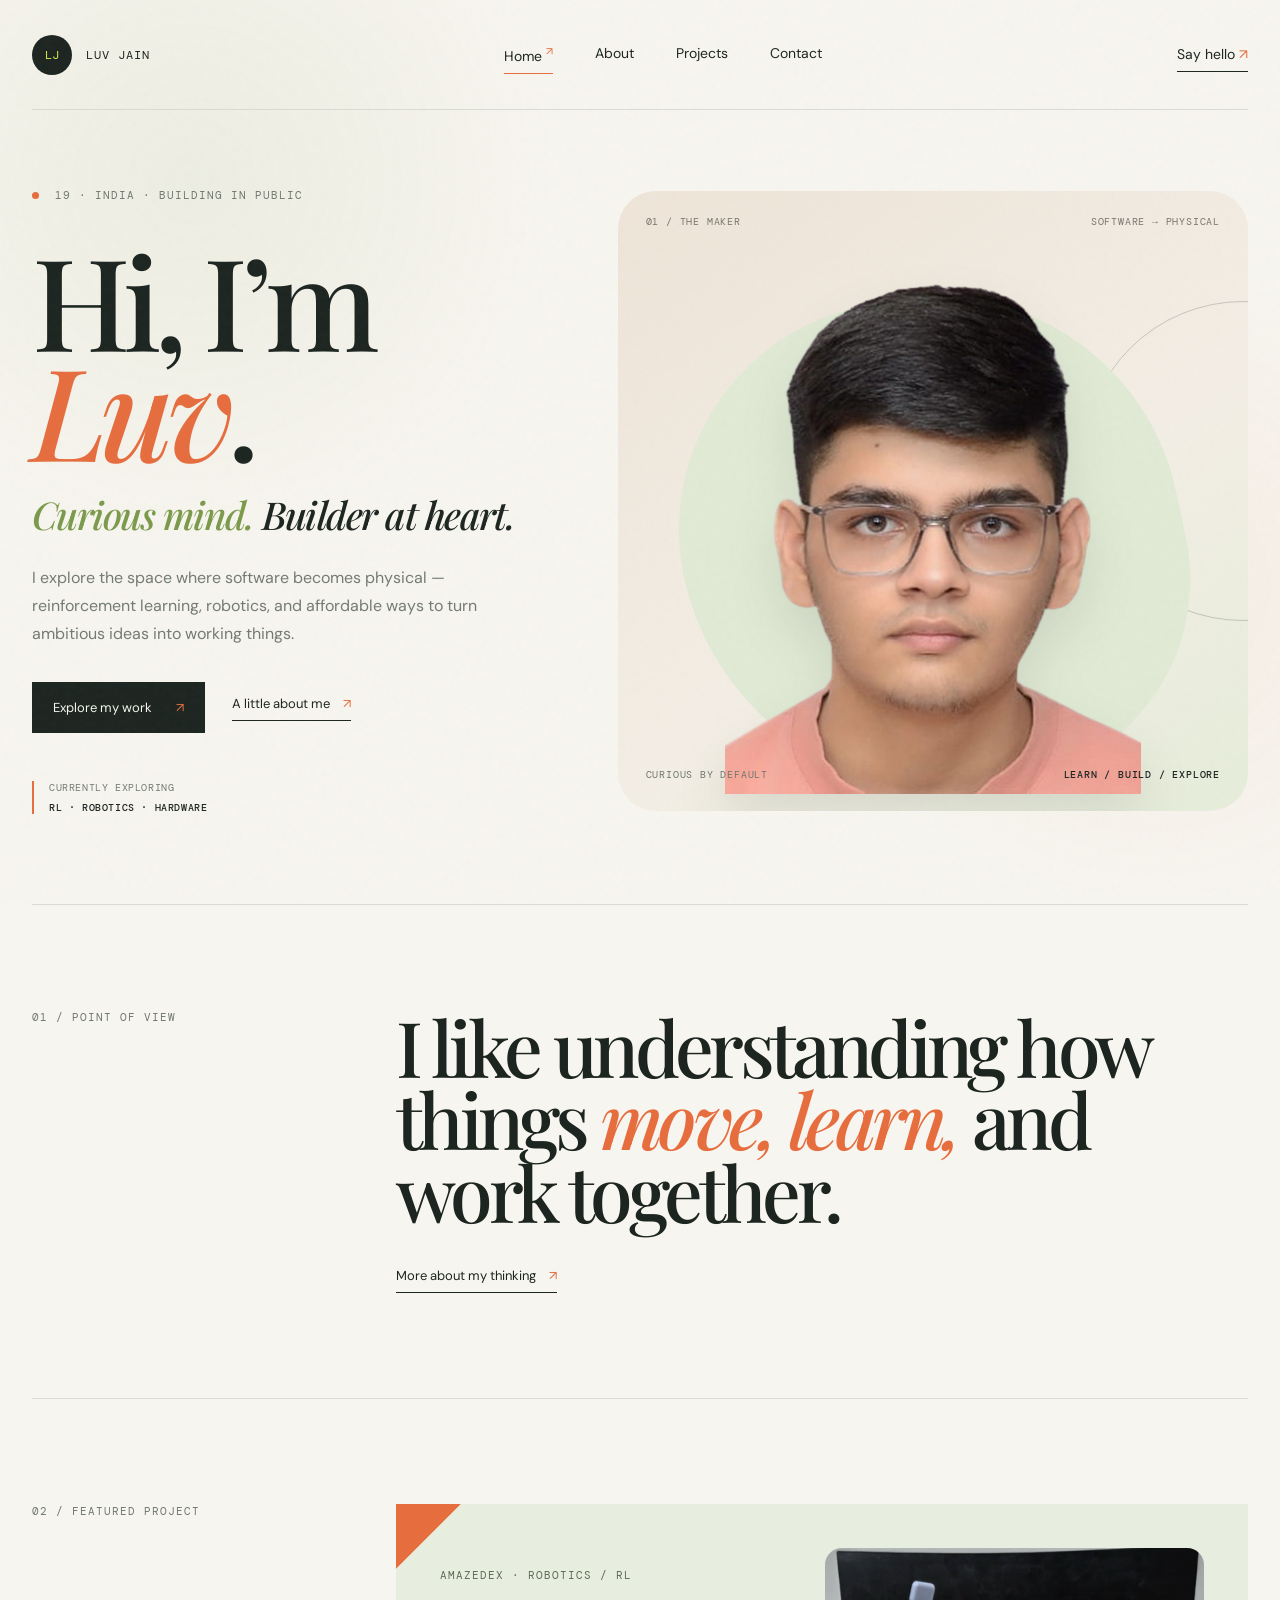
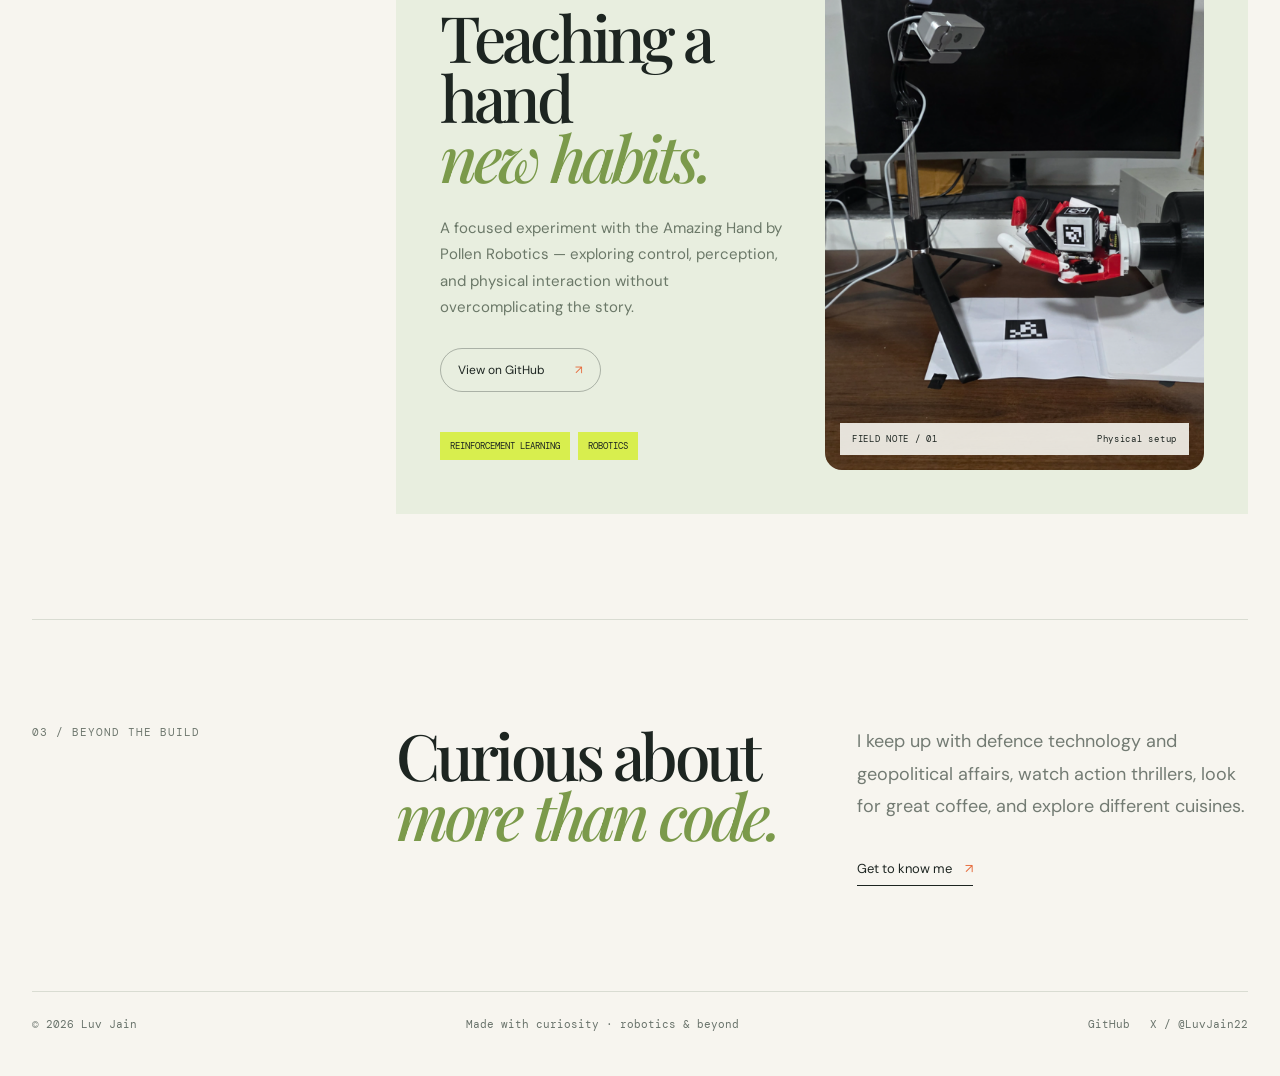
==== index.html @ 99d4dc0c "iteration 1 , scratch website" ====
<!doctype html>
<html lang="en">
<head>
  <meta charset="utf-8">
  <meta name="viewport" content="width=device-width, initial-scale=1">
  <meta name="description" content="Luv Jain — a curious builder exploring reinforcement learning, robotics and practical hardware.">
  <title>Luv Jain — Curious by default</title>
  <link rel="stylesheet" href="styles.css">
</head>
<body>
  <div class="grain"></div>
  <div class="site">
    <nav class="nav">
      <a class="brand" href="index.html"><span class="avatar">LJ</span><span class="brand-copy">Luv Jain</span></a>
      <div class="navlinks"><a class="active" href="index.html">Home <sup>↗</sup></a><a href="about.html">About</a><a href="projects.html">Projects</a><a href="contact.html">Contact</a></div>
      <a class="nav-cta" href="contact.html">Say hello <span>↗</span></a>
    </nav>

    <main>
      <section class="hero hero-new">
        <div class="hero-copy">
          <div class="eyebrow"><span class="dot"></span> 19 · India · building in public</div>
          <h1>Hi, I’m <em class="orange">Luv</em><span class="period">.</span></h1>
          <p class="hero-kicker"><span>Curious mind.</span> Builder at heart.</p>
          <p class="hero-desc">I explore the space where software becomes physical — reinforcement learning, robotics, and affordable ways to turn ambitious ideas into working things.</p>
          <div class="actions"><a class="btn" href="projects.html">Explore my work <span>↗</span></a><a class="text-link" href="about.html">A little about me <span>↗</span></a></div>
          <div class="hero-meta"><span>Currently exploring</span><strong>RL · Robotics · Hardware</strong></div>
        </div>

        <div class="hero-visual hero-portrait-only">
          <div class="visual-top"><span>01 / The maker</span><span>Software → physical</span></div>
          <div class="portrait-wrap"><div class="portrait-aura"></div><img class="portrait" src="assets/portrait.png" alt="Portrait of Luv Jain"></div>
          <div class="portrait-caption"><span>CURIOUS BY DEFAULT</span><strong>LEARN / BUILD / EXPLORE</strong></div>
          <div class="portrait-line"></div>
        </div>
      </section>

      <section class="section statement"><div class="section-label">01 / Point of view</div><div class="statement-main"><h2>I like understanding how things <span>move, learn,</span> and work together.</h2><a class="text-link" href="about.html">More about my thinking <span>↗</span></a></div></section>

      <section class="section feature-section"><div class="section-label">02 / Featured project</div><article class="feature-card"><div class="feature-copy"><div class="project-top">AmazeDex · Robotics / RL</div><h3>Teaching a hand<br><em>new habits.</em></h3><p>A focused experiment with the Amazing Hand by Pollen Robotics — exploring control, perception, and physical interaction without overcomplicating the story.</p><a class="pill-link" href="https://github.com/OMSONTAKKE003/AmazeDex" target="_blank" rel="noreferrer">View on GitHub <span>↗</span></a><div class="feature-tags"><span>REINFORCEMENT LEARNING</span><span>ROBOTICS</span></div></div><div class="feature-media"><img src="assets/amazedex-setup.png" alt="AmazeDex camera and robotic hand setup"><div class="media-caption"><span>FIELD NOTE / 01</span><span>Physical setup</span></div></div></article></section>

      <section class="section mini-about"><div class="section-label">03 / Beyond the build</div><div class="mini-grid"><h2>Curious about<br><em>more than code.</em></h2><div><p>I keep up with defence technology and geopolitical affairs, watch action thrillers, look for great coffee, and explore different cuisines.</p><a class="text-link" href="about.html">Get to know me <span>↗</span></a></div></div></section>
    </main>

    <footer class="footer"><span>© 2026 Luv Jain</span><span>Made with curiosity · robotics & beyond</span><span><a href="https://github.com/luvjain22307-hue" target="_blank" rel="noreferrer">GitHub</a><a href="https://x.com/LuvJain22" target="_blank" rel="noreferrer">X / @LuvJain22</a></span></footer>
  </div>
</body>
</html>
---- styles.css ----
@import url('https://fonts.googleapis.com/css2?family=DM+Mono:wght@400;500&family=DM+Sans:wght@400;500;600;700&family=Playfair+Display:ital,wght@0,500;0,600;1,500;1,600&display=swap');
:root{--paper:#f7f5ef;--ink:#1d2521;--muted:#737b73;--line:#d9dcd2;--orange:#e66d3e;--green:#7b9a4b;--sage:#e8eedf;--lime:#d8ee4e;--cream:#eee4d8;--shadow:0 24px 60px rgba(29,37,33,.12)}
*{box-sizing:border-box}html{scroll-behavior:smooth}body{margin:0;background:var(--paper);color:var(--ink);font-family:'DM Sans',sans-serif}body:before{content:'';position:fixed;inset:0;pointer-events:none;background:radial-gradient(circle at 15% 20%,rgba(123,154,75,.08),transparent 28%),radial-gradient(circle at 90% 65%,rgba(230,109,62,.06),transparent 25%);z-index:-2}.grain{position:fixed;inset:0;opacity:.055;pointer-events:none;z-index:10;background-image:url("data:image/svg+xml,%3Csvg viewBox='0 0 180 180' xmlns='http://www.w3.org/2000/svg'%3E%3Cfilter id='n'%3E%3CfeTurbulence type='fractalNoise' baseFrequency='.9' numOctaves='3' stitchTiles='stitch'/%3E%3C/filter%3E%3Crect width='100%25' height='100%25' filter='url(%23n)' opacity='.5'/%3E%3C/svg%3E")}.site{width:min(1380px,calc(100% - 64px));margin:auto}.nav{height:110px;display:flex;align-items:center;justify-content:space-between;border-bottom:1px solid var(--line)}a{color:inherit;text-decoration:none}.brand{display:flex;align-items:center;gap:14px}.avatar{width:40px;height:40px;border-radius:50%;display:grid;place-items:center;background:var(--ink);color:var(--lime);font:12px 'DM Mono',monospace}.brand-copy{font:12px 'DM Mono',monospace;letter-spacing:.08em;text-transform:uppercase}.brand-copy small{display:block;color:var(--muted);font-size:9px;letter-spacing:.12em;margin-top:3px}.navlinks{display:flex;gap:42px;font-size:14px}.navlinks a{position:relative;padding:9px 0}.navlinks a:after{content:'';position:absolute;left:0;right:100%;bottom:0;height:1px;background:var(--orange);transition:right .25s}.navlinks a:hover:after,.navlinks a.active:after{right:0}.navlinks sup{color:var(--orange);font-size:11px}.nav-cta{border-bottom:1px solid var(--ink);padding:8px 0;font-size:14px}.nav-cta span,.text-link span,.btn span,.pill-link span{color:var(--orange);transition:transform .25s;display:inline-block}.nav-cta:hover span,.text-link:hover span,.btn:hover span,.pill-link:hover span{transform:translate(3px,-3px)}.eyebrow,.section-label,.project-top,.small-note{font:11px 'DM Mono',monospace;letter-spacing:.09em;text-transform:uppercase;color:#6f786f}.dot{display:inline-block;width:7px;height:7px;border-radius:50%;background:var(--orange);margin-right:8px}h1,h2,h3{font-family:'Playfair Display',serif;font-weight:500;letter-spacing:-.06em;margin:0}h1{font-size:clamp(80px,10vw,160px);line-height:.86}h2{font-size:clamp(48px,6vw,88px);line-height:.94}h3{font-size:clamp(45px,5vw,78px);line-height:.94}.orange{color:var(--orange)}em{font-style:italic;color:var(--green)}.hero{display:grid;grid-template-columns:.9fr 1.1fr;gap:70px;padding:78px 0 90px;align-items:center}.hero-copy .eyebrow{margin-bottom:42px}.period{color:var(--ink)}.hero-kicker{font:italic 500 clamp(27px,3vw,44px) 'Playfair Display',serif;letter-spacing:-.04em;margin:24px 0 24px}.hero-kicker span{color:var(--green)}.hero-desc{max-width:470px;font-size:16px;line-height:1.75;color:var(--muted);margin:0 0 34px}.actions{display:flex;align-items:center;gap:27px;flex-wrap:wrap}.btn{display:inline-flex;gap:24px;align-items:center;background:var(--ink);color:var(--paper);padding:17px 21px;font-size:13px;transition:transform .25s,background .25s}.btn:hover{transform:translateY(-3px);background:#303b34}.text-link{display:inline-flex;gap:13px;align-items:center;border-bottom:1px solid var(--ink);padding-bottom:8px;font-size:13px}.hero-meta{display:flex;flex-direction:column;gap:7px;border-left:2px solid var(--orange);padding-left:15px;margin-top:48px;font:10px 'DM Mono',monospace;text-transform:uppercase;letter-spacing:.06em;color:var(--muted)}.hero-meta strong{font-weight:500;color:var(--ink)}.hero-visual{position:relative;min-height:590px;background:var(--cream);border-radius:38px;overflow:hidden;isolation:isolate}.visual-top{position:absolute;top:24px;left:28px;right:28px;display:flex;justify-content:space-between;font:10px 'DM Mono',monospace;letter-spacing:.08em;text-transform:uppercase;color:#77756d;z-index:4}.portrait-wrap{position:absolute;top:55px;left:18%;width:57%;z-index:2}.portrait-aura{position:absolute;inset:8% -8% 0;background:var(--sage);border-radius:48% 52% 43% 57%;transform:rotate(-12deg)}.portrait{position:relative;display:block;width:100%;filter:drop-shadow(0 20px 20px rgba(29,37,33,.12))}.robot-stage{position:absolute;left:0;right:0;bottom:0;height:245px;background:linear-gradient(180deg,rgba(231,218,205,0),rgba(231,218,205,.9) 35%,#d6c5b4 100%);z-index:3;overflow:hidden}.stage-grid{position:absolute;inset:auto 0 0;height:120px;background:linear-gradient(90deg,transparent 49.5%,rgba(29,37,33,.08) 50%,transparent 50.5%),linear-gradient(0deg,transparent 49.5%,rgba(29,37,33,.08) 50%,transparent 50.5%);background-size:46px 46px;transform:perspective(240px) rotateX(55deg) scale(1.5);transform-origin:bottom;opacity:.6}.stage-label{position:absolute;left:28px;bottom:27px;font:10px/1.8 'DM Mono',monospace;letter-spacing:.08em;color:#68675f;z-index:4}.stage-label b{font-weight:500;color:var(--ink)}.orbit{position:absolute;border:1px solid rgba(29,37,33,.22);border-radius:50%;pointer-events:none}.orbit-one{width:410px;height:410px;right:-160px;top:60px;transform:rotate(26deg)}.orbit-two{width:480px;height:180px;left:-150px;bottom:160px;transform:rotate(-32deg);border-style:dashed}.visual-note{position:absolute;right:25px;bottom:25px;text-align:right;font:10px/1.8 'DM Mono',monospace;color:#77756d;z-index:5}.section{border-top:1px solid var(--line);padding:105px 0}.statement,.feature-section,.mini-about{display:grid;grid-template-columns:25% 1fr;gap:60px}.statement-main{max-width:900px}.statement h2 span{color:var(--orange);font-style:italic}.statement .text-link{margin-top:40px}.feature-card{background:var(--sage);padding:44px;display:grid;grid-template-columns:.95fr 1.05fr;gap:42px;position:relative;overflow:hidden}.feature-card:before{content:'';position:absolute;top:0;left:0;width:65px;height:65px;background:var(--orange);clip-path:polygon(0 0,100% 0,0 100%)}.feature-copy{padding:20px 0 10px;position:relative;z-index:2}.project-top{margin-bottom:25px;color:#5c6b54}.feature-copy h3{font-size:clamp(44px,5vw,75px)}.feature-copy p{max-width:470px;color:#6b7868;line-height:1.75;font-size:15px;margin:28px 0}.pill-link{display:inline-flex;gap:30px;align-items:center;border:1px solid rgba(29,37,33,.3);border-radius:999px;padding:13px 17px;font-size:12px}.feature-tags{display:flex;gap:8px;flex-wrap:wrap;margin-top:40px}.feature-tags span{font:9px 'DM Mono',monospace;background:var(--lime);padding:8px 10px}.feature-media{position:relative;min-height:350px;background:#d8d9d0;overflow:hidden;border-radius:17px}.feature-media img{width:100%;height:100%;min-height:350px;object-fit:cover;display:block;filter:saturate(.85)}.media-caption{position:absolute;left:15px;right:15px;bottom:15px;display:flex;justify-content:space-between;font:9px 'DM Mono',monospace;letter-spacing:.08em;background:rgba(247,245,239,.9);padding:10px 12px}.mini-grid{display:grid;grid-template-columns:1fr 1fr;gap:70px}.mini-grid h2{font-size:clamp(45px,5vw,75px)}.mini-grid p{font-size:18px;line-height:1.8;color:var(--muted);max-width:500px;margin:0 0 35px}.footer{border-top:1px solid var(--line);padding:25px 0 45px;display:flex;justify-content:space-between;gap:20px;font:11px 'DM Mono',monospace;color:#69736b}.footer a{margin-left:20px}.page-head{padding:95px 0 75px;border-bottom:1px solid var(--line);display:grid;grid-template-columns:25% 1fr;gap:60px}.page-head h1{max-width:900px}.body-copy{font-size:18px;line-height:1.8;color:var(--muted);max-width:650px}.about-grid{display:grid;grid-template-columns:1fr 1fr;gap:100px;align-items:start}.photo-block{background:#fff;padding:25px;transform:rotate(-2deg);max-width:420px;box-shadow:var(--shadow)}.photo-block img{width:100%;display:block}.skill-list{margin-top:45px;border-top:1px solid var(--line)}.skill{display:grid;grid-template-columns:50px 1fr;gap:25px;padding:25px 0;border-bottom:1px solid var(--line)}.skill-no,.project-num{font:12px 'DM Mono',monospace;color:var(--orange)}.skill-name{font:28px 'Playfair Display',serif}.project-list{padding:70px 0}.project-item{display:grid;grid-template-columns:120px 1fr 1fr;gap:45px;padding:50px 0;border-bottom:1px solid var(--line);align-items:start}.project-item:first-child{padding-top:0}.project-item p{color:var(--muted);line-height:1.7;max-width:460px}.project-thumb{width:100%;height:250px;object-fit:cover;background:var(--sage)}.contact{padding:95px 0}.contact h1{max-width:1000px}.email{font:clamp(30px,4vw,62px) 'Playfair Display',serif;border-bottom:1px solid var(--ink);display:inline-block;margin:55px 0 25px}.socials{display:flex;gap:14px;flex-wrap:wrap}.social{border:1px solid var(--line);padding:16px 20px;display:flex;gap:25px;align-items:center}
@media(max-width:1000px){.site{width:min(100% - 42px,760px)}.nav{height:88px}.navlinks{gap:22px}.hero,.statement,.feature-section,.mini-about,.page-head{grid-template-columns:1fr;gap:35px}.hero{padding:58px 0 70px}.hero-copy{max-width:700px}.hero-visual{min-height:540px}.section{padding:75px 0}.feature-card{grid-template-columns:1fr;padding:32px}.feature-media{min-height:320px}.feature-media img{min-height:320px}.mini-grid{gap:30px}.footer{flex-direction:column}.project-item{grid-template-columns:45px 1fr;gap:20px}.project-thumb{grid-column:2;height:240px}}
@media(max-width:600px){.site{width:calc(100% - 28px)}.brand-copy{display:none}.navlinks{gap:14px;font-size:12px}.nav-cta{display:none}h1{font-size:74px}.hero-kicker{font-size:29px}.hero-desc{font-size:15px}.hero-visual{min-height:430px;border-radius:25px}.visual-top{left:18px;right:18px}.portrait-wrap{top:58px;left:13%;width:72%}.robot-stage{height:180px}.stage-label{left:18px;bottom:18px;font-size:8px}.visual-note{right:17px;bottom:18px;font-size:8px}.orbit-one{width:280px;height:280px;right:-120px}.feature-card{padding:24px}.feature-copy h3{font-size:49px}.feature-media,.feature-media img{min-height:245px;height:245px}.feature-tags{margin-top:28px}.mini-grid{grid-template-columns:1fr}.mini-grid p{font-size:16px}.footer{font-size:10px}.footer span:last-child{display:flex;flex-wrap:wrap;gap:14px}.footer a{margin-left:0;margin-right:15px}.page-head{padding:60px 0 45px}.about-grid{grid-template-columns:1fr;gap:55px}.contact{padding:60px 0}.email{font-size:29px;margin:35px 0 20px}}

/* Refinements: remove the old floating render and keep the robot grounded. */
.brand-wordmark{font:12px 'DM Mono',monospace;letter-spacing:.08em;text-transform:uppercase}
.hero-visual{min-height:620px;overflow:hidden}
.portrait-wrap{top:52px;left:14%;width:56%;max-width:390px}
.robot-stage{height:265px;background:linear-gradient(180deg,rgba(231,218,205,0),rgba(231,218,205,.94) 28%,#cdb9a5 100%)}
.robot-frame{position:absolute;right:3%;bottom:-14px;width:47%;height:240px;overflow:hidden;border-radius:18px 18px 0 0;box-shadow:0 18px 32px rgba(29,37,33,.18);transform:rotate(2deg);z-index:2;background:#b9afa4}
.robot-photo{display:block;width:100%;height:100%;object-fit:cover;object-position:center 58%;filter:saturate(.9) contrast(.98)}
.robot-stage .stage-label{left:25px;bottom:28px;max-width:170px}
.visual-note{right:24px;bottom:22px;max-width:120px}
@media(max-width:1000px){.hero-visual{min-height:570px}.portrait-wrap{left:12%;width:55%}.robot-frame{width:49%;height:225px}.robot-stage{height:245px}}
@media(max-width:600px){.hero-visual{min-height:470px;border-radius:25px}.portrait-wrap{top:58px;left:10%;width:73%;max-width:none}.robot-stage{height:205px}.robot-frame{right:2%;bottom:-8px;width:54%;height:190px;border-radius:13px 13px 0 0}.robot-stage .stage-label{left:18px;bottom:18px;max-width:125px;font-size:8px}.visual-note{right:14px;bottom:14px;font-size:8px;max-width:92px}}


/* Final hero cleanup: portrait only, no overlapping project imagery. */
.hero-portrait-only{
  min-height:620px;
  background:linear-gradient(145deg,#eee4d8 0%,#f3eee5 58%,#e6edda 100%);
  overflow:hidden;
  isolation:isolate;
}
.hero-portrait-only .portrait-wrap{
  top:68px;
  left:17%;
  width:66%;
  max-width:455px;
  z-index:2;
}
.hero-portrait-only .portrait-aura{
  inset:7% -10% 0;
  background:#e1ead5;
}
.hero-portrait-only .portrait{
  filter:drop-shadow(0 24px 24px rgba(29,37,33,.10));
}
.portrait-caption{
  position:absolute;
  left:28px;
  right:28px;
  bottom:29px;
  z-index:4;
  display:flex;
  justify-content:space-between;
  align-items:flex-end;
  gap:20px;
  font:10px/1.5 'DM Mono',monospace;
  letter-spacing:.08em;
  color:#6f756b;
}
.portrait-caption strong{
  font-weight:500;
  color:var(--ink);
  text-align:right;
}
.portrait-line{
  position:absolute;
  width:320px;
  height:320px;
  right:-155px;
  top:110px;
  border:1px solid rgba(29,37,33,.20);
  border-radius:50%;
  z-index:1;
}
@media(max-width:1000px){
  .hero-portrait-only{min-height:570px}
  .hero-portrait-only .portrait-wrap{top:58px;left:17%;width:66%}
}
@media(max-width:600px){
  .hero-portrait-only{min-height:430px;border-radius:25px}
  .hero-portrait-only .visual-top{font-size:9px}
  .hero-portrait-only .portrait-wrap{top:57px;left:12%;width:76%}
  .portrait-caption{left:18px;right:18px;bottom:18px;display:block;font-size:8px}
  .portrait-caption strong{display:block;text-align:left;margin-top:5px}
  .portrait-line{width:190px;height:190px;right:-100px;top:100px}
}
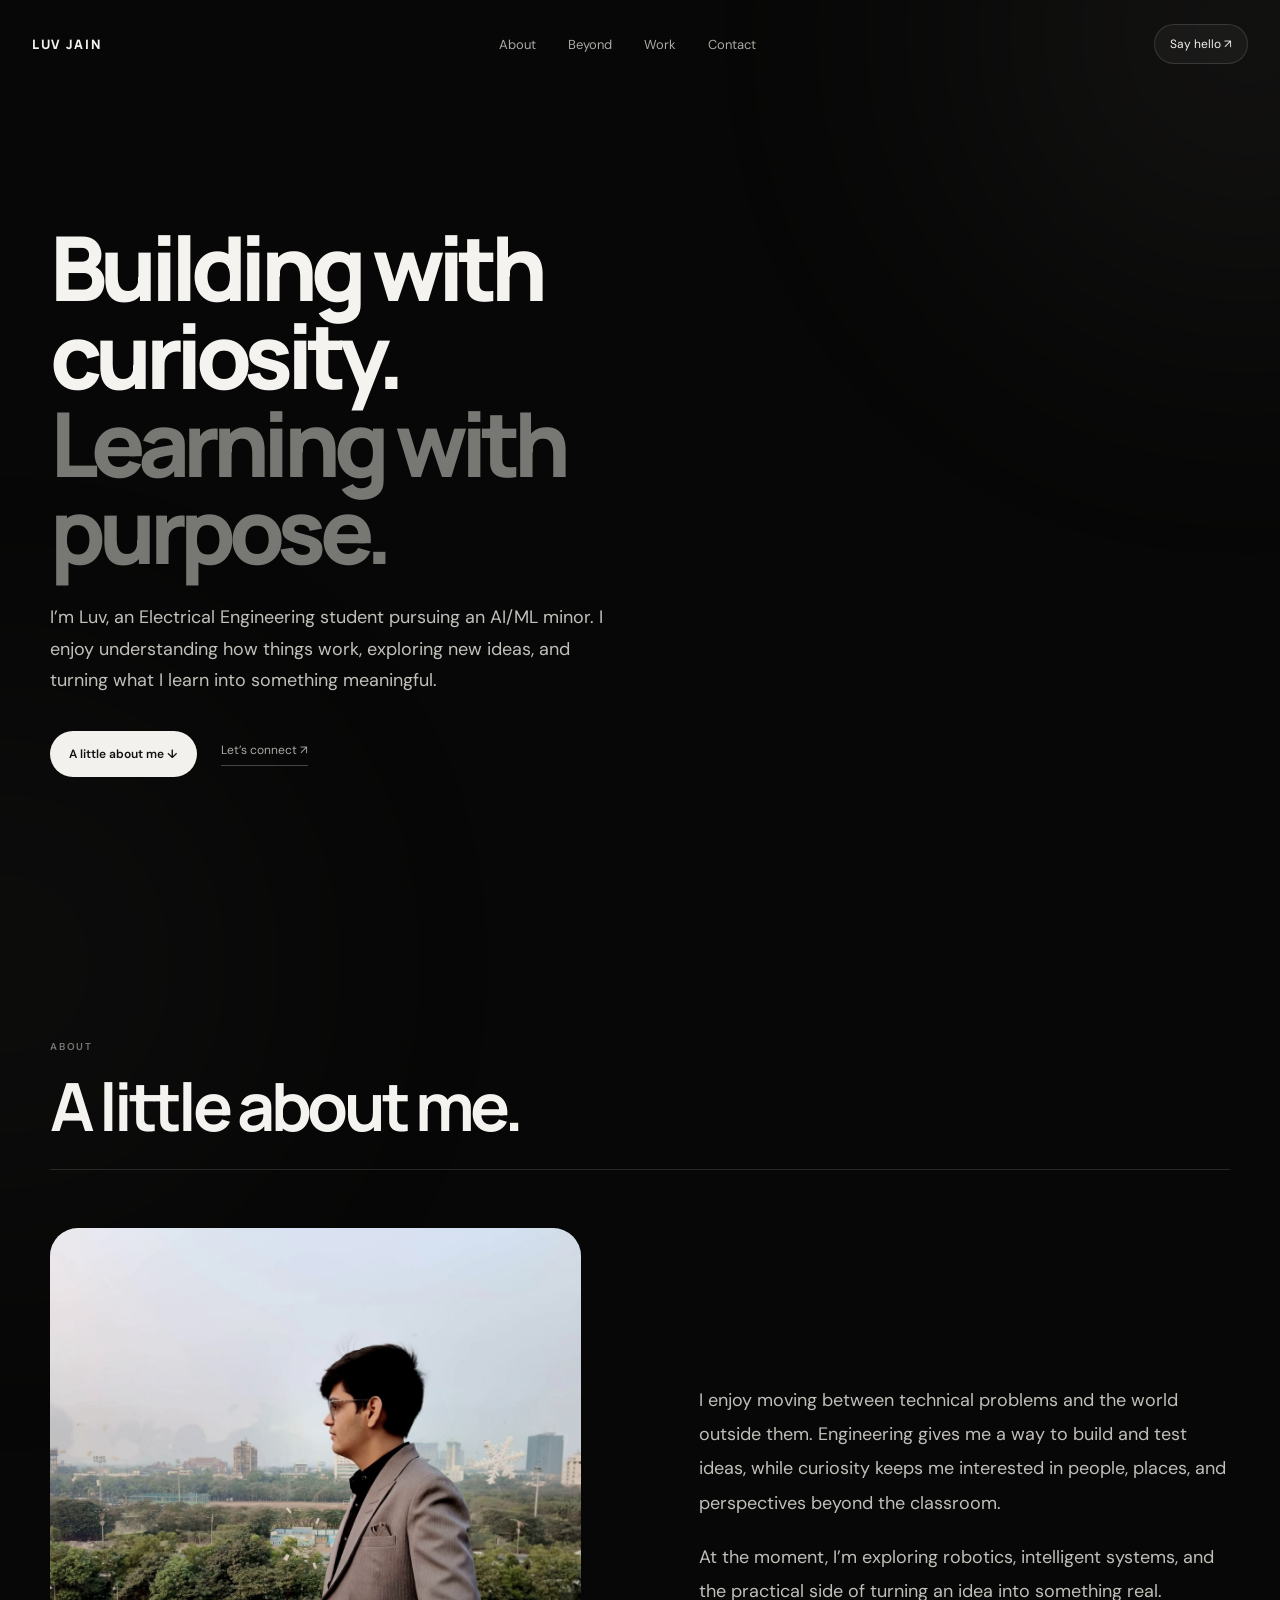
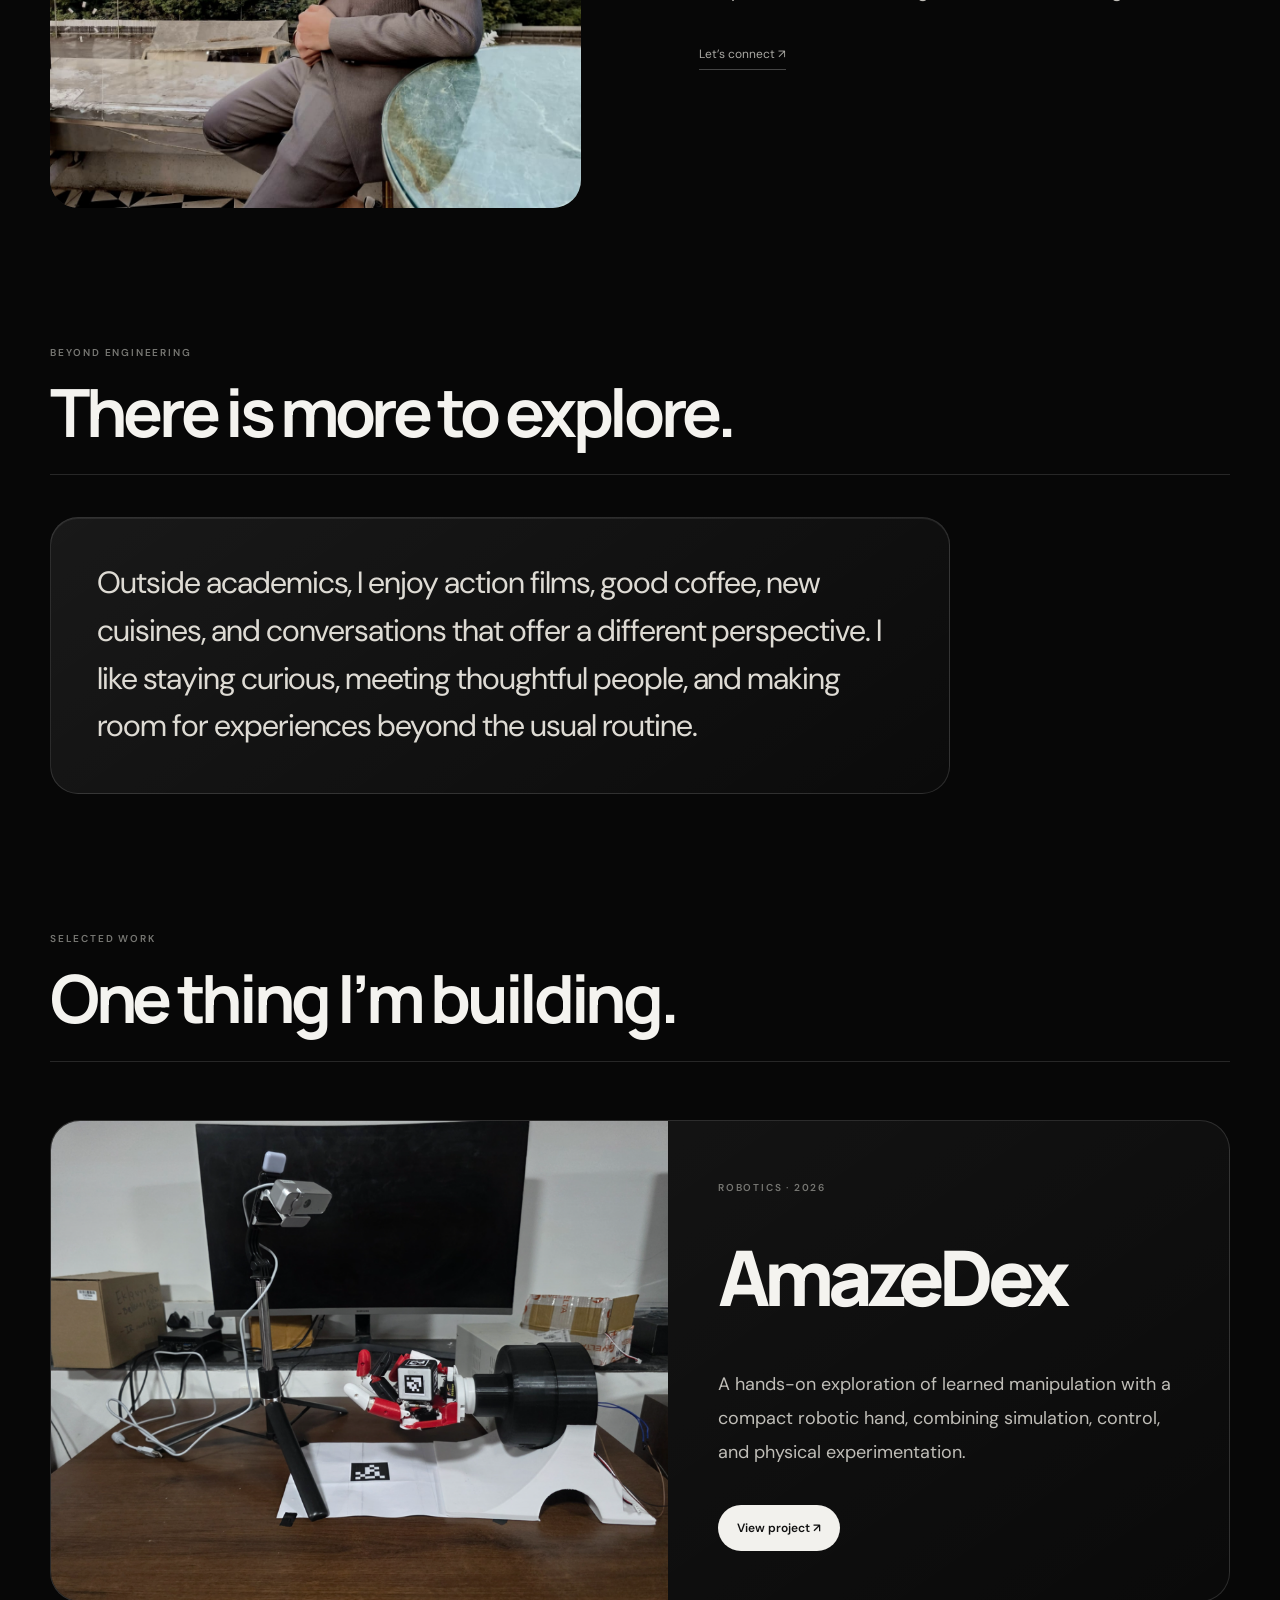
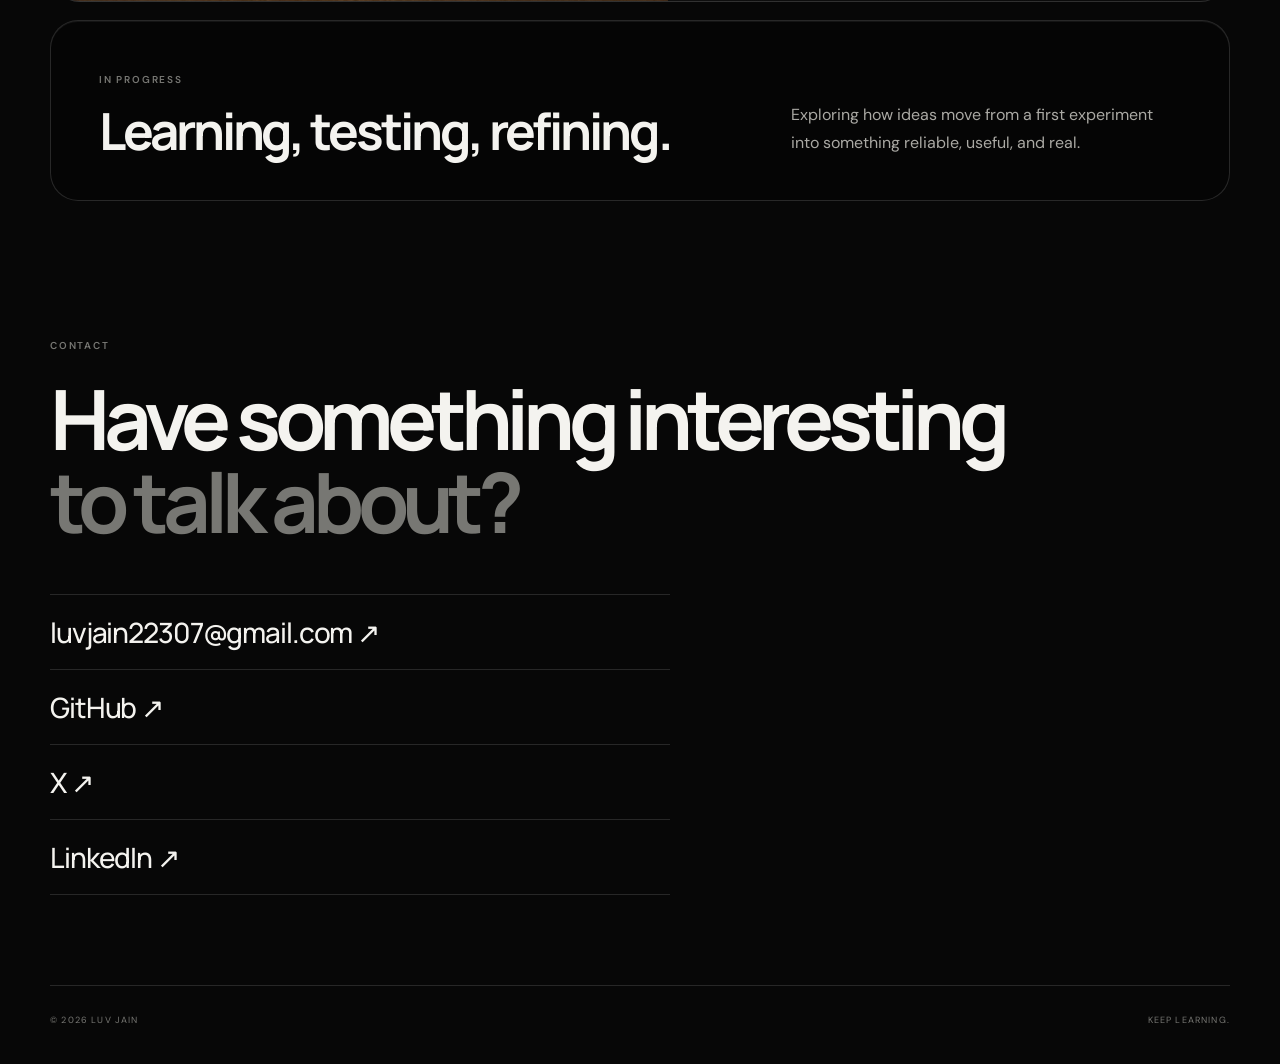
==== commit d9503e72: "v2 of site b/w simple" ====
--- a/index.html
+++ b/index.html
@@ -1,48 +1,20 @@
 <!doctype html>
 <html lang="en">
 <head>
-  <meta charset="utf-8">
-  <meta name="viewport" content="width=device-width, initial-scale=1">
-  <meta name="description" content="Luv Jain — a curious builder exploring reinforcement learning, robotics and practical hardware.">
-  <title>Luv Jain — Curious by default</title>
-  <link rel="stylesheet" href="styles.css">
+<meta charset="utf-8"><meta name="viewport" content="width=device-width,initial-scale=1">
+<meta name="description" content="Luv Jain — Electrical Engineering student with an AI/ML minor, exploring technology, robotics and thoughtful ideas.">
+<title>Luv Jain — Personal Website</title>
+<link rel="preconnect" href="https://fonts.googleapis.com"><link rel="preconnect" href="https://fonts.gstatic.com" crossorigin>
+<link href="https://fonts.googleapis.com/css2?family=DM+Sans:wght@400;500;600&family=Manrope:wght@500;600;700;800&display=swap" rel="stylesheet">
+<link rel="stylesheet" href="styles.css">
 </head>
 <body>
-  <div class="grain"></div>
-  <div class="site">
-    <nav class="nav">
-      <a class="brand" href="index.html"><span class="avatar">LJ</span><span class="brand-copy">Luv Jain</span></a>
-      <div class="navlinks"><a class="active" href="index.html">Home <sup>↗</sup></a><a href="about.html">About</a><a href="projects.html">Projects</a><a href="contact.html">Contact</a></div>
-      <a class="nav-cta" href="contact.html">Say hello <span>↗</span></a>
-    </nav>
-
-    <main>
-      <section class="hero hero-new">
-        <div class="hero-copy">
-          <div class="eyebrow"><span class="dot"></span> 19 · India · building in public</div>
-          <h1>Hi, I’m <em class="orange">Luv</em><span class="period">.</span></h1>
-          <p class="hero-kicker"><span>Curious mind.</span> Builder at heart.</p>
-          <p class="hero-desc">I explore the space where software becomes physical — reinforcement learning, robotics, and affordable ways to turn ambitious ideas into working things.</p>
-          <div class="actions"><a class="btn" href="projects.html">Explore my work <span>↗</span></a><a class="text-link" href="about.html">A little about me <span>↗</span></a></div>
-          <div class="hero-meta"><span>Currently exploring</span><strong>RL · Robotics · Hardware</strong></div>
-        </div>
-
-        <div class="hero-visual hero-portrait-only">
-          <div class="visual-top"><span>01 / The maker</span><span>Software → physical</span></div>
-          <div class="portrait-wrap"><div class="portrait-aura"></div><img class="portrait" src="assets/portrait.png" alt="Portrait of Luv Jain"></div>
-          <div class="portrait-caption"><span>CURIOUS BY DEFAULT</span><strong>LEARN / BUILD / EXPLORE</strong></div>
-          <div class="portrait-line"></div>
-        </div>
-      </section>
-
-      <section class="section statement"><div class="section-label">01 / Point of view</div><div class="statement-main"><h2>I like understanding how things <span>move, learn,</span> and work together.</h2><a class="text-link" href="about.html">More about my thinking <span>↗</span></a></div></section>
-
-      <section class="section feature-section"><div class="section-label">02 / Featured project</div><article class="feature-card"><div class="feature-copy"><div class="project-top">AmazeDex · Robotics / RL</div><h3>Teaching a hand<br><em>new habits.</em></h3><p>A focused experiment with the Amazing Hand by Pollen Robotics — exploring control, perception, and physical interaction without overcomplicating the story.</p><a class="pill-link" href="https://github.com/OMSONTAKKE003/AmazeDex" target="_blank" rel="noreferrer">View on GitHub <span>↗</span></a><div class="feature-tags"><span>REINFORCEMENT LEARNING</span><span>ROBOTICS</span></div></div><div class="feature-media"><img src="assets/amazedex-setup.png" alt="AmazeDex camera and robotic hand setup"><div class="media-caption"><span>FIELD NOTE / 01</span><span>Physical setup</span></div></div></article></section>
-
-      <section class="section mini-about"><div class="section-label">03 / Beyond the build</div><div class="mini-grid"><h2>Curious about<br><em>more than code.</em></h2><div><p>I keep up with defence technology and geopolitical affairs, watch action thrillers, look for great coffee, and explore different cuisines.</p><a class="text-link" href="about.html">Get to know me <span>↗</span></a></div></div></section>
-    </main>
-
-    <footer class="footer"><span>© 2026 Luv Jain</span><span>Made with curiosity · robotics & beyond</span><span><a href="https://github.com/luvjain22307-hue" target="_blank" rel="noreferrer">GitHub</a><a href="https://x.com/LuvJain22" target="_blank" rel="noreferrer">X / @LuvJain22</a></span></footer>
-  </div>
-</body>
-</html>
+<div class="ambient ambient-one"></div><div class="ambient ambient-two"></div>
+<header class="site-nav"><a class="wordmark" href="#home">LUV JAIN</a><nav><a href="#about">About</a><a href="#ideas">Beyond</a><a href="#work">Work</a><a href="#contact">Contact</a></nav><a class="nav-button" href="#contact">Say hello ↗</a><button class="menu-button" aria-label="Toggle menu">☰</button></header>
+<main>
+<section id="home" class="hero shell"><div class="hero-copy reveal"><h1>Building with curiosity.<br><span>Learning with purpose.</span></h1><p class="lead">I’m Luv, an Electrical Engineering student pursuing an AI/ML minor. I enjoy understanding how things work, exploring new ideas, and turning what I learn into something meaningful.</p><div class="actions"><a class="button light" href="#about">A little about me ↓</a><a class="simple-link" href="#contact">Let’s connect ↗</a></div></div></section>
+<section id="about" class="section shell reveal"><div class="section-heading"><p class="eyebrow">ABOUT</p><h2>A little about me.</h2></div><div class="about-grid"><div class="portrait-wrap"><img src="assets/portrait.jpg" alt="Luv Jain"></div><div class="copy"><p>I enjoy moving between technical problems and the world outside them. Engineering gives me a way to build and test ideas, while curiosity keeps me interested in people, places, and perspectives beyond the classroom.</p><p>At the moment, I’m exploring robotics, intelligent systems, and the practical side of turning an idea into something real.</p><a class="simple-link" href="#contact">Let’s connect ↗</a></div></div></section>
+<section id="ideas" class="section shell reveal"><div class="section-heading"><p class="eyebrow">BEYOND ENGINEERING</p><h2>There is more to explore.</h2></div><div class="ideas-panel"><p>Outside academics, I enjoy action films, good coffee, new cuisines, and conversations that offer a different perspective. I like staying curious, meeting thoughtful people, and making room for experiences beyond the usual routine.</p></div></section><section id="work" class="section shell reveal"><div class="section-heading"><p class="eyebrow">SELECTED WORK</p><h2>One thing I’m building.</h2></div><article class="project"><div class="project-image"><img src="assets/amazedex-setup.png" alt="AmazeDex robotic hand setup"></div><div class="project-copy"><p class="eyebrow">ROBOTICS · 2026</p><h3>AmazeDex</h3><p>A hands-on exploration of learned manipulation with a compact robotic hand, combining simulation, control, and physical experimentation.</p><a class="button light" href="https://github.com/OMSONTAKKE003/AmazeDex" target="_blank" rel="noreferrer">View project ↗</a></div></article><div class="progress-card"><div><p class="eyebrow">IN PROGRESS</p><h3>Learning, testing, refining.</h3></div><p>Exploring how ideas move from a first experiment into something reliable, useful, and real.</p></div></section>
+<section id="contact" class="section shell reveal contact"><p class="eyebrow">CONTACT</p><h2>Have something interesting<br><span>to talk about?</span></h2><div class="contact-links"><a href="mailto:luvjain22307@gmail.com">luvjain22307@gmail.com ↗</a><a href="https://github.com/luvjain22307-hue" target="_blank" rel="noreferrer">GitHub ↗</a><a href="https://x.com/LuvJain22" target="_blank" rel="noreferrer">X ↗</a><a href="https://www.linkedin.com/in/luv-jain-228b87369" target="_blank" rel="noreferrer">LinkedIn ↗</a></div></section>
+</main><footer class="shell"><span>© 2026 LUV JAIN</span><span>KEEP LEARNING.</span></footer><script src="script.js"></script>
+</body></html>
--- a/styles.css
+++ b/styles.css
@@ -1,81 +1,42 @@
-@import url('https://fonts.googleapis.com/css2?family=DM+Mono:wght@400;500&family=DM+Sans:wght@400;500;600;700&family=Playfair+Display:ital,wght@0,500;0,600;1,500;1,600&display=swap');
-:root{--paper:#f7f5ef;--ink:#1d2521;--muted:#737b73;--line:#d9dcd2;--orange:#e66d3e;--green:#7b9a4b;--sage:#e8eedf;--lime:#d8ee4e;--cream:#eee4d8;--shadow:0 24px 60px rgba(29,37,33,.12)}
-*{box-sizing:border-box}html{scroll-behavior:smooth}body{margin:0;background:var(--paper);color:var(--ink);font-family:'DM Sans',sans-serif}body:before{content:'';position:fixed;inset:0;pointer-events:none;background:radial-gradient(circle at 15% 20%,rgba(123,154,75,.08),transparent 28%),radial-gradient(circle at 90% 65%,rgba(230,109,62,.06),transparent 25%);z-index:-2}.grain{position:fixed;inset:0;opacity:.055;pointer-events:none;z-index:10;background-image:url("data:image/svg+xml,%3Csvg viewBox='0 0 180 180' xmlns='http://www.w3.org/2000/svg'%3E%3Cfilter id='n'%3E%3CfeTurbulence type='fractalNoise' baseFrequency='.9' numOctaves='3' stitchTiles='stitch'/%3E%3C/filter%3E%3Crect width='100%25' height='100%25' filter='url(%23n)' opacity='.5'/%3E%3C/svg%3E")}.site{width:min(1380px,calc(100% - 64px));margin:auto}.nav{height:110px;display:flex;align-items:center;justify-content:space-between;border-bottom:1px solid var(--line)}a{color:inherit;text-decoration:none}.brand{display:flex;align-items:center;gap:14px}.avatar{width:40px;height:40px;border-radius:50%;display:grid;place-items:center;background:var(--ink);color:var(--lime);font:12px 'DM Mono',monospace}.brand-copy{font:12px 'DM Mono',monospace;letter-spacing:.08em;text-transform:uppercase}.brand-copy small{display:block;color:var(--muted);font-size:9px;letter-spacing:.12em;margin-top:3px}.navlinks{display:flex;gap:42px;font-size:14px}.navlinks a{position:relative;padding:9px 0}.navlinks a:after{content:'';position:absolute;left:0;right:100%;bottom:0;height:1px;background:var(--orange);transition:right .25s}.navlinks a:hover:after,.navlinks a.active:after{right:0}.navlinks sup{color:var(--orange);font-size:11px}.nav-cta{border-bottom:1px solid var(--ink);padding:8px 0;font-size:14px}.nav-cta span,.text-link span,.btn span,.pill-link span{color:var(--orange);transition:transform .25s;display:inline-block}.nav-cta:hover span,.text-link:hover span,.btn:hover span,.pill-link:hover span{transform:translate(3px,-3px)}.eyebrow,.section-label,.project-top,.small-note{font:11px 'DM Mono',monospace;letter-spacing:.09em;text-transform:uppercase;color:#6f786f}.dot{display:inline-block;width:7px;height:7px;border-radius:50%;background:var(--orange);margin-right:8px}h1,h2,h3{font-family:'Playfair Display',serif;font-weight:500;letter-spacing:-.06em;margin:0}h1{font-size:clamp(80px,10vw,160px);line-height:.86}h2{font-size:clamp(48px,6vw,88px);line-height:.94}h3{font-size:clamp(45px,5vw,78px);line-height:.94}.orange{color:var(--orange)}em{font-style:italic;color:var(--green)}.hero{display:grid;grid-template-columns:.9fr 1.1fr;gap:70px;padding:78px 0 90px;align-items:center}.hero-copy .eyebrow{margin-bottom:42px}.period{color:var(--ink)}.hero-kicker{font:italic 500 clamp(27px,3vw,44px) 'Playfair Display',serif;letter-spacing:-.04em;margin:24px 0 24px}.hero-kicker span{color:var(--green)}.hero-desc{max-width:470px;font-size:16px;line-height:1.75;color:var(--muted);margin:0 0 34px}.actions{display:flex;align-items:center;gap:27px;flex-wrap:wrap}.btn{display:inline-flex;gap:24px;align-items:center;background:var(--ink);color:var(--paper);padding:17px 21px;font-size:13px;transition:transform .25s,background .25s}.btn:hover{transform:translateY(-3px);background:#303b34}.text-link{display:inline-flex;gap:13px;align-items:center;border-bottom:1px solid var(--ink);padding-bottom:8px;font-size:13px}.hero-meta{display:flex;flex-direction:column;gap:7px;border-left:2px solid var(--orange);padding-left:15px;margin-top:48px;font:10px 'DM Mono',monospace;text-transform:uppercase;letter-spacing:.06em;color:var(--muted)}.hero-meta strong{font-weight:500;color:var(--ink)}.hero-visual{position:relative;min-height:590px;background:var(--cream);border-radius:38px;overflow:hidden;isolation:isolate}.visual-top{position:absolute;top:24px;left:28px;right:28px;display:flex;justify-content:space-between;font:10px 'DM Mono',monospace;letter-spacing:.08em;text-transform:uppercase;color:#77756d;z-index:4}.portrait-wrap{position:absolute;top:55px;left:18%;width:57%;z-index:2}.portrait-aura{position:absolute;inset:8% -8% 0;background:var(--sage);border-radius:48% 52% 43% 57%;transform:rotate(-12deg)}.portrait{position:relative;display:block;width:100%;filter:drop-shadow(0 20px 20px rgba(29,37,33,.12))}.robot-stage{position:absolute;left:0;right:0;bottom:0;height:245px;background:linear-gradient(180deg,rgba(231,218,205,0),rgba(231,218,205,.9) 35%,#d6c5b4 100%);z-index:3;overflow:hidden}.stage-grid{position:absolute;inset:auto 0 0;height:120px;background:linear-gradient(90deg,transparent 49.5%,rgba(29,37,33,.08) 50%,transparent 50.5%),linear-gradient(0deg,transparent 49.5%,rgba(29,37,33,.08) 50%,transparent 50.5%);background-size:46px 46px;transform:perspective(240px) rotateX(55deg) scale(1.5);transform-origin:bottom;opacity:.6}.stage-label{position:absolute;left:28px;bottom:27px;font:10px/1.8 'DM Mono',monospace;letter-spacing:.08em;color:#68675f;z-index:4}.stage-label b{font-weight:500;color:var(--ink)}.orbit{position:absolute;border:1px solid rgba(29,37,33,.22);border-radius:50%;pointer-events:none}.orbit-one{width:410px;height:410px;right:-160px;top:60px;transform:rotate(26deg)}.orbit-two{width:480px;height:180px;left:-150px;bottom:160px;transform:rotate(-32deg);border-style:dashed}.visual-note{position:absolute;right:25px;bottom:25px;text-align:right;font:10px/1.8 'DM Mono',monospace;color:#77756d;z-index:5}.section{border-top:1px solid var(--line);padding:105px 0}.statement,.feature-section,.mini-about{display:grid;grid-template-columns:25% 1fr;gap:60px}.statement-main{max-width:900px}.statement h2 span{color:var(--orange);font-style:italic}.statement .text-link{margin-top:40px}.feature-card{background:var(--sage);padding:44px;display:grid;grid-template-columns:.95fr 1.05fr;gap:42px;position:relative;overflow:hidden}.feature-card:before{content:'';position:absolute;top:0;left:0;width:65px;height:65px;background:var(--orange);clip-path:polygon(0 0,100% 0,0 100%)}.feature-copy{padding:20px 0 10px;position:relative;z-index:2}.project-top{margin-bottom:25px;color:#5c6b54}.feature-copy h3{font-size:clamp(44px,5vw,75px)}.feature-copy p{max-width:470px;color:#6b7868;line-height:1.75;font-size:15px;margin:28px 0}.pill-link{display:inline-flex;gap:30px;align-items:center;border:1px solid rgba(29,37,33,.3);border-radius:999px;padding:13px 17px;font-size:12px}.feature-tags{display:flex;gap:8px;flex-wrap:wrap;margin-top:40px}.feature-tags span{font:9px 'DM Mono',monospace;background:var(--lime);padding:8px 10px}.feature-media{position:relative;min-height:350px;background:#d8d9d0;overflow:hidden;border-radius:17px}.feature-media img{width:100%;height:100%;min-height:350px;object-fit:cover;display:block;filter:saturate(.85)}.media-caption{position:absolute;left:15px;right:15px;bottom:15px;display:flex;justify-content:space-between;font:9px 'DM Mono',monospace;letter-spacing:.08em;background:rgba(247,245,239,.9);padding:10px 12px}.mini-grid{display:grid;grid-template-columns:1fr 1fr;gap:70px}.mini-grid h2{font-size:clamp(45px,5vw,75px)}.mini-grid p{font-size:18px;line-height:1.8;color:var(--muted);max-width:500px;margin:0 0 35px}.footer{border-top:1px solid var(--line);padding:25px 0 45px;display:flex;justify-content:space-between;gap:20px;font:11px 'DM Mono',monospace;color:#69736b}.footer a{margin-left:20px}.page-head{padding:95px 0 75px;border-bottom:1px solid var(--line);display:grid;grid-template-columns:25% 1fr;gap:60px}.page-head h1{max-width:900px}.body-copy{font-size:18px;line-height:1.8;color:var(--muted);max-width:650px}.about-grid{display:grid;grid-template-columns:1fr 1fr;gap:100px;align-items:start}.photo-block{background:#fff;padding:25px;transform:rotate(-2deg);max-width:420px;box-shadow:var(--shadow)}.photo-block img{width:100%;display:block}.skill-list{margin-top:45px;border-top:1px solid var(--line)}.skill{display:grid;grid-template-columns:50px 1fr;gap:25px;padding:25px 0;border-bottom:1px solid var(--line)}.skill-no,.project-num{font:12px 'DM Mono',monospace;color:var(--orange)}.skill-name{font:28px 'Playfair Display',serif}.project-list{padding:70px 0}.project-item{display:grid;grid-template-columns:120px 1fr 1fr;gap:45px;padding:50px 0;border-bottom:1px solid var(--line);align-items:start}.project-item:first-child{padding-top:0}.project-item p{color:var(--muted);line-height:1.7;max-width:460px}.project-thumb{width:100%;height:250px;object-fit:cover;background:var(--sage)}.contact{padding:95px 0}.contact h1{max-width:1000px}.email{font:clamp(30px,4vw,62px) 'Playfair Display',serif;border-bottom:1px solid var(--ink);display:inline-block;margin:55px 0 25px}.socials{display:flex;gap:14px;flex-wrap:wrap}.social{border:1px solid var(--line);padding:16px 20px;display:flex;gap:25px;align-items:center}
-@media(max-width:1000px){.site{width:min(100% - 42px,760px)}.nav{height:88px}.navlinks{gap:22px}.hero,.statement,.feature-section,.mini-about,.page-head{grid-template-columns:1fr;gap:35px}.hero{padding:58px 0 70px}.hero-copy{max-width:700px}.hero-visual{min-height:540px}.section{padding:75px 0}.feature-card{grid-template-columns:1fr;padding:32px}.feature-media{min-height:320px}.feature-media img{min-height:320px}.mini-grid{gap:30px}.footer{flex-direction:column}.project-item{grid-template-columns:45px 1fr;gap:20px}.project-thumb{grid-column:2;height:240px}}
-@media(max-width:600px){.site{width:calc(100% - 28px)}.brand-copy{display:none}.navlinks{gap:14px;font-size:12px}.nav-cta{display:none}h1{font-size:74px}.hero-kicker{font-size:29px}.hero-desc{font-size:15px}.hero-visual{min-height:430px;border-radius:25px}.visual-top{left:18px;right:18px}.portrait-wrap{top:58px;left:13%;width:72%}.robot-stage{height:180px}.stage-label{left:18px;bottom:18px;font-size:8px}.visual-note{right:17px;bottom:18px;font-size:8px}.orbit-one{width:280px;height:280px;right:-120px}.feature-card{padding:24px}.feature-copy h3{font-size:49px}.feature-media,.feature-media img{min-height:245px;height:245px}.feature-tags{margin-top:28px}.mini-grid{grid-template-columns:1fr}.mini-grid p{font-size:16px}.footer{font-size:10px}.footer span:last-child{display:flex;flex-wrap:wrap;gap:14px}.footer a{margin-left:0;margin-right:15px}.page-head{padding:60px 0 45px}.about-grid{grid-template-columns:1fr;gap:55px}.contact{padding:60px 0}.email{font-size:29px;margin:35px 0 20px}}
+:root{--bg:#070707;--text:#f4f3ef;--muted:#aaa9a4;--soft:#777773;--line:rgba(255,255,255,.13)}*{box-sizing:border-box}html{scroll-behavior:smooth;scroll-padding-top:90px}body{margin:0;background:var(--bg);color:var(--text);font-family:'DM Sans',sans-serif;overflow-x:hidden}.ambient{position:fixed;pointer-events:none;border-radius:50%;filter:blur(140px);opacity:.08;z-index:-1}.ambient-one{width:45vw;height:45vw;right:-20vw;top:-20vw;background:#b7b0a1}.ambient-two{width:40vw;height:40vw;left:-20vw;bottom:-25vw;background:#77736b}.shell{width:min(1180px,calc(100% - 64px));margin:auto}.site-nav{width:min(1320px,calc(100% - 64px));height:88px;margin:auto;display:flex;align-items:center;justify-content:space-between;gap:24px}.wordmark{font:800 13px Manrope;letter-spacing:.13em}.site-nav nav{display:flex;gap:32px;color:var(--muted);font-size:13px;align-items:center}.site-nav a{transition:color .25s;text-decoration:none;color:inherit}.site-nav a:visited{color:inherit}.site-nav a:hover{color:#fff}.nav-button{border:1px solid var(--line);border-radius:999px;padding:11px 15px;font-size:12px;background:rgba(255,255,255,.04)}.menu-button{display:none;background:none;border:0;color:#fff;font-size:20px}.hero{min-height:calc(100vh - 88px);display:grid;grid-template-columns:1fr .85fr;align-items:center;gap:80px;padding:70px 0 110px}.eyebrow{font-size:10px;letter-spacing:.18em;color:var(--soft);font-weight:600}.hero h1{font:800 clamp(52px,7vw,94px)/.98 Manrope;letter-spacing:-.075em;margin:25px 0 28px}.hero h1 span,.contact h2 span{color:#777773}.lead{max-width:480px;font-size:16px;line-height:1.8;color:var(--muted)}.actions{display:flex;align-items:center;gap:24px;flex-wrap:wrap;margin-top:34px}.button{color:inherit;text-decoration:none;display:inline-flex;align-items:center;border-radius:999px;padding:15px 19px;font-size:12px;font-weight:600;transition:transform .25s}.button:hover{transform:translateY(-2px)}.light{background:#f2f1ed;color:#111!important}.light:visited{color:#111!important}.simple-link{color:var(--muted);text-decoration:none;font-size:12px;color:var(--muted);border-bottom:1px solid rgba(255,255,255,.25);padding-bottom:7px}.hero-panel{height:510px;border:1px solid var(--line);border-radius:38px;background:linear-gradient(145deg,rgba(255,255,255,.095),rgba(255,255,255,.018));backdrop-filter:blur(28px);position:relative;overflow:hidden;display:flex;align-items:flex-end;padding:38px;box-shadow:inset 0 1px 0 rgba(255,255,255,.1)}.hero-panel:after{content:'';position:absolute;inset:0;background:linear-gradient(180deg,rgba(0,0,0,.04),rgba(0,0,0,.32));pointer-events:none}.hero-panel:before{content:'';position:absolute;width:520px;height:520px;right:-260px;top:-220px;border-radius:50%;background:radial-gradient(circle,rgba(255,255,255,.07),rgba(255,255,255,0) 68%);filter:blur(10px)}.panel-content{position:relative;z-index:1;background:rgba(0,0,0,.24);border:1px solid rgba(255,255,255,.07);border-radius:24px;padding:25px;max-width:430px;backdrop-filter:blur(18px)}.panel-kicker{font-size:10px;letter-spacing:.16em;color:var(--soft)}.panel-content h2{font:700 clamp(30px,3.4vw,50px)/1.05 Manrope;letter-spacing:-.065em;margin:20px 0}.panel-content p{color:var(--muted);font-size:12px}.panel-content .panel-description{max-width:320px;font-size:14px;line-height:1.8;color:#c8c7c2}.panel-content h2 span{color:#8b8a84}.panel-line{position:absolute;left:38px;right:38px;top:48%;height:1px;background:linear-gradient(90deg,transparent,rgba(255,255,255,.16),transparent)}.section{padding-top:150px}.section-heading{border-bottom:1px solid var(--line);padding-bottom:22px}.section-heading h2{font:700 clamp(35px,4.5vw,64px)/1.05 Manrope;letter-spacing:-.065em;margin:22px 0 0}.about-grid{display:grid;grid-template-columns:1fr 1fr;gap:10%;align-items:center;margin-top:48px}.portrait-wrap{border-radius:28px;overflow:hidden;background:#222}.portrait-wrap img{display:block;width:100%;height:580px;object-fit:cover;filter:saturate(.75)}.copy{max-width:470px}.copy p,.interest-grid p,.project-copy>p:not(.eyebrow){font-size:14px;line-height:1.9;color:var(--muted)}.copy p+p{margin-top:20px}.copy .simple-link{display:inline-block;margin-top:20px}.ideas-panel{max-width:760px;margin-top:42px;padding:36px 40px;border:1px solid var(--line);border-radius:28px;background:linear-gradient(145deg,rgba(255,255,255,.075),rgba(255,255,255,.018));box-shadow:inset 0 1px 0 rgba(255,255,255,.08);font-size:clamp(20px,2.3vw,30px);line-height:1.55;letter-spacing:-.035em;color:#d7d5cf}.interest-grid{display:grid;grid-template-columns:repeat(3,1fr);gap:14px;margin-top:45px}.interest-grid article{padding:30px;border:1px solid var(--line);border-radius:25px;background:linear-gradient(145deg,rgba(255,255,255,.065),rgba(255,255,255,.015));min-height:235px}.interest-grid h3{font:600 27px Manrope;letter-spacing:-.05em;margin:65px 0 18px}.interest-grid p{font-size:12px;line-height:1.7}.project{display:grid;grid-template-columns:1.1fr 1fr;margin-top:45px;border:1px solid var(--line);border-radius:30px;overflow:hidden;background:linear-gradient(145deg,rgba(255,255,255,.07),rgba(255,255,255,.015))}.project-image{min-height:450px}.project-image img{width:100%;height:100%;object-fit:cover;display:block;filter:saturate(.78)}.project-copy{padding:50px;display:flex;flex-direction:column;align-items:flex-start;justify-content:center}.project-copy h3{font:800 clamp(48px,6vw,80px) Manrope;letter-spacing:-.08em;margin:20px 0}.project-copy .button{margin-top:18px}.contact{padding-bottom:90px}.contact h2{font:700 clamp(42px,6vw,82px)/1 Manrope;letter-spacing:-.075em;margin:25px 0 50px}.contact-links{display:flex;flex-direction:column;max-width:620px}.contact-links a{color:var(--text);text-decoration:none}.contact-links a:visited{color:var(--text)}.contact-links a{font:500 clamp(18px,2.3vw,28px) Manrope;letter-spacing:-.04em;padding:18px 0;border-bottom:1px solid var(--line);display:flex;justify-content:space-between}.contact-links a:first-child{border-top:1px solid var(--line)}footer{display:flex;justify-content:space-between;padding:28px 0 38px;border-top:1px solid var(--line);font-size:9px;letter-spacing:.13em;color:var(--soft)}.reveal{opacity:0;transform:translateY(24px);transition:opacity .8s ease,transform .9s cubic-bezier(.2,.7,.2,1)}.reveal.is-visible{opacity:1;transform:none}@media(max-width:900px){.shell,.site-nav{width:calc(100% - 40px)}.site-nav nav,.nav-button{display:none}.menu-button{display:block}.hero{grid-template-columns:1fr;gap:45px;padding-top:45px}.hero-panel{height:390px}.about-grid,.project{grid-template-columns:1fr;gap:30px}.portrait-wrap img{height:480px}.interest-grid{grid-template-columns:1fr}.interest-grid article{min-height:0}.project-image{min-height:320px;max-height:420px}.project-copy{padding:35px}.section{padding-top:105px}}@media(max-width:500px){.panel-content{padding:20px}.ideas-panel{padding:26px}.panel-content .panel-description{font-size:13px}.site-nav{height:76px}.hero{padding:42px 0 70px}.hero h1{font-size:53px}.lead{font-size:14px}.hero-panel{height:330px;border-radius:26px;padding:26px}.panel-line{left:26px;right:26px}.section-heading h2{font-size:39px}.portrait-wrap img{height:420px}.interest-grid article{padding:25px}.interest-grid h3{margin-top:25px}.project{border-radius:24px}.project-image{min-height:245px}.project-copy{padding:28px}.contact h2{font-size:45px}footer{gap:20px;flex-wrap:wrap}}@media(prefers-reduced-motion:reduce){*,*:before,*:after{animation:none!important;transition:none!important;scroll-behavior:auto!important}.reveal{opacity:1;transform:none}}
 
-/* Refinements: remove the old floating render and keep the robot grounded. */
-.brand-wordmark{font:12px 'DM Mono',monospace;letter-spacing:.08em;text-transform:uppercase}
-.hero-visual{min-height:620px;overflow:hidden}
-.portrait-wrap{top:52px;left:14%;width:56%;max-width:390px}
-.robot-stage{height:265px;background:linear-gradient(180deg,rgba(231,218,205,0),rgba(231,218,205,.94) 28%,#cdb9a5 100%)}
-.robot-frame{position:absolute;right:3%;bottom:-14px;width:47%;height:240px;overflow:hidden;border-radius:18px 18px 0 0;box-shadow:0 18px 32px rgba(29,37,33,.18);transform:rotate(2deg);z-index:2;background:#b9afa4}
-.robot-photo{display:block;width:100%;height:100%;object-fit:cover;object-position:center 58%;filter:saturate(.9) contrast(.98)}
-.robot-stage .stage-label{left:25px;bottom:28px;max-width:170px}
-.visual-note{right:24px;bottom:22px;max-width:120px}
-@media(max-width:1000px){.hero-visual{min-height:570px}.portrait-wrap{left:12%;width:55%}.robot-frame{width:49%;height:225px}.robot-stage{height:245px}}
-@media(max-width:600px){.hero-visual{min-height:470px;border-radius:25px}.portrait-wrap{top:58px;left:10%;width:73%;max-width:none}.robot-stage{height:205px}.robot-frame{right:2%;bottom:-8px;width:54%;height:190px;border-radius:13px 13px 0 0}.robot-stage .stage-label{left:18px;bottom:18px;max-width:125px;font-size:8px}.visual-note{right:14px;bottom:14px;font-size:8px;max-width:92px}}
+/* V12 refinement: fewer repeated words, larger type, quieter hero */
+.hero{grid-template-columns:1.12fr .72fr;gap:72px}
+.hero-panel{height:440px;min-width:0;background:linear-gradient(145deg,rgba(255,255,255,.075),rgba(255,255,255,.012));}
+.panel-content,.panel-line{display:none}
+.hero-panel:before{width:430px;height:430px;right:-230px;top:-160px;background:radial-gradient(circle,rgba(255,255,255,.055),transparent 68%)}
+.hero-panel:after{background:linear-gradient(135deg,rgba(255,255,255,.025),transparent 55%,rgba(255,255,255,.035))}
+.panel-glow{position:absolute;width:260px;height:260px;right:15%;top:18%;border-radius:50%;background:radial-gradient(circle,rgba(255,255,255,.075),transparent 68%);filter:blur(25px)}
+.panel-mark{position:absolute;left:38px;bottom:34px;font:800 clamp(64px,9vw,120px)/1 Manrope;letter-spacing:-.11em;color:rgba(255,255,255,.07)}
+.lead{max-width:570px;font-size:18px;line-height:1.75;color:#c2c0ba}
+.copy p,.interest-grid p,.project-copy>p:not(.eyebrow){font-size:17px;line-height:1.85;color:#c0beb8}
+.copy{max-width:560px}
+.ideas-panel{max-width:900px;padding:42px 46px}
+.ideas-panel p{margin:0;font-size:clamp(22px,2.4vw,34px);line-height:1.55;color:#dedbd4}
+.project-copy>p:not(.eyebrow){max-width:500px}
+.section-heading h2{font-size:clamp(42px,5.2vw,76px)}
+.contact h2{font-size:clamp(48px,6.5vw,96px)}
+@media(max-width:900px){.hero{grid-template-columns:1fr;gap:35px}.hero-panel{height:260px}.lead{font-size:16px}.copy p,.interest-grid p,.project-copy>p:not(.eyebrow){font-size:16px}.ideas-panel{padding:32px}.ideas-panel p{font-size:24px}}
+@media(max-width:500px){.hero-panel{height:210px}.panel-mark{left:26px;bottom:24px}.section-heading h2{font-size:43px}.ideas-panel p{font-size:21px}.copy p,.interest-grid p,.project-copy>p:not(.eyebrow){font-size:15px;line-height:1.8}}
 
+/* V12.1: remove the empty right-side frame and let the introduction breathe */
+.hero{display:block;max-width:1180px;padding-top:110px;padding-bottom:150px}
+.hero-copy{max-width:850px}
+.hero h1{max-width:820px}
+.hero-panel{display:none!important}
+@media(max-width:900px){.hero{padding-top:65px;padding-bottom:100px}}
+@media(max-width:500px){.hero{padding-top:45px;padding-bottom:80px}}
 
-/* Final hero cleanup: portrait only, no overlapping project imagery. */
-.hero-portrait-only{
-  min-height:620px;
-  background:linear-gradient(145deg,#eee4d8 0%,#f3eee5 58%,#e6edda 100%);
-  overflow:hidden;
-  isolation:isolate;
-}
-.hero-portrait-only .portrait-wrap{
-  top:68px;
-  left:17%;
-  width:66%;
-  max-width:455px;
-  z-index:2;
-}
-.hero-portrait-only .portrait-aura{
-  inset:7% -10% 0;
-  background:#e1ead5;
-}
-.hero-portrait-only .portrait{
-  filter:drop-shadow(0 24px 24px rgba(29,37,33,.10));
-}
-.portrait-caption{
-  position:absolute;
-  left:28px;
-  right:28px;
-  bottom:29px;
-  z-index:4;
-  display:flex;
-  justify-content:space-between;
-  align-items:flex-end;
-  gap:20px;
-  font:10px/1.5 'DM Mono',monospace;
-  letter-spacing:.08em;
-  color:#6f756b;
-}
-.portrait-caption strong{
-  font-weight:500;
-  color:var(--ink);
-  text-align:right;
-}
-.portrait-line{
-  position:absolute;
-  width:320px;
-  height:320px;
-  right:-155px;
-  top:110px;
-  border:1px solid rgba(29,37,33,.20);
-  border-radius:50%;
-  z-index:1;
-}
-@media(max-width:1000px){
-  .hero-portrait-only{min-height:570px}
-  .hero-portrait-only .portrait-wrap{top:58px;left:17%;width:66%}
-}
-@media(max-width:600px){
-  .hero-portrait-only{min-height:430px;border-radius:25px}
-  .hero-portrait-only .visual-top{font-size:9px}
-  .hero-portrait-only .portrait-wrap{top:57px;left:12%;width:76%}
-  .portrait-caption{left:18px;right:18px;bottom:18px;display:block;font-size:8px}
-  .portrait-caption strong{display:block;text-align:left;margin-top:5px}
-  .portrait-line{width:190px;height:190px;right:-100px;top:100px}
-}
+/* V13: calmer spacing and a single grounded progress frame */
+.hero{padding-bottom:125px}
+.section{padding-top:128px}
+.section-heading{padding-bottom:28px}
+.section-heading h2{margin-top:18px}
+.about-grid{margin-top:58px}
+.copy p,.interest-grid p,.project-copy>p:not(.eyebrow){font-size:18px;line-height:1.9}
+.project{margin-top:58px}
+.progress-card{margin-top:18px;padding:42px 48px;border:1px solid rgba(255,255,255,.14);border-radius:28px;background:#050505;display:flex;justify-content:space-between;align-items:flex-end;gap:40px;box-shadow:inset 0 1px 0 rgba(255,255,255,.06)}
+.progress-card h3{margin:18px 0 0;font:700 clamp(32px,4vw,58px)/1.05 Manrope;letter-spacing:-.06em}
+.progress-card>p{max-width:390px;margin:0;color:#aaa9a4;font-size:16px;line-height:1.8}
+@media(max-width:900px){.section{padding-top:105px}.copy p,.interest-grid p,.project-copy>p:not(.eyebrow){font-size:16px}.progress-card{display:block;padding:32px}.progress-card>p{margin-top:25px}}
+@media(max-width:500px){.hero{padding-bottom:85px}.section-heading{padding-bottom:22px}.about-grid{margin-top:38px}.progress-card{padding:27px 24px;border-radius:24px}.progress-card h3{font-size:35px}.progress-card>p{font-size:15px}}
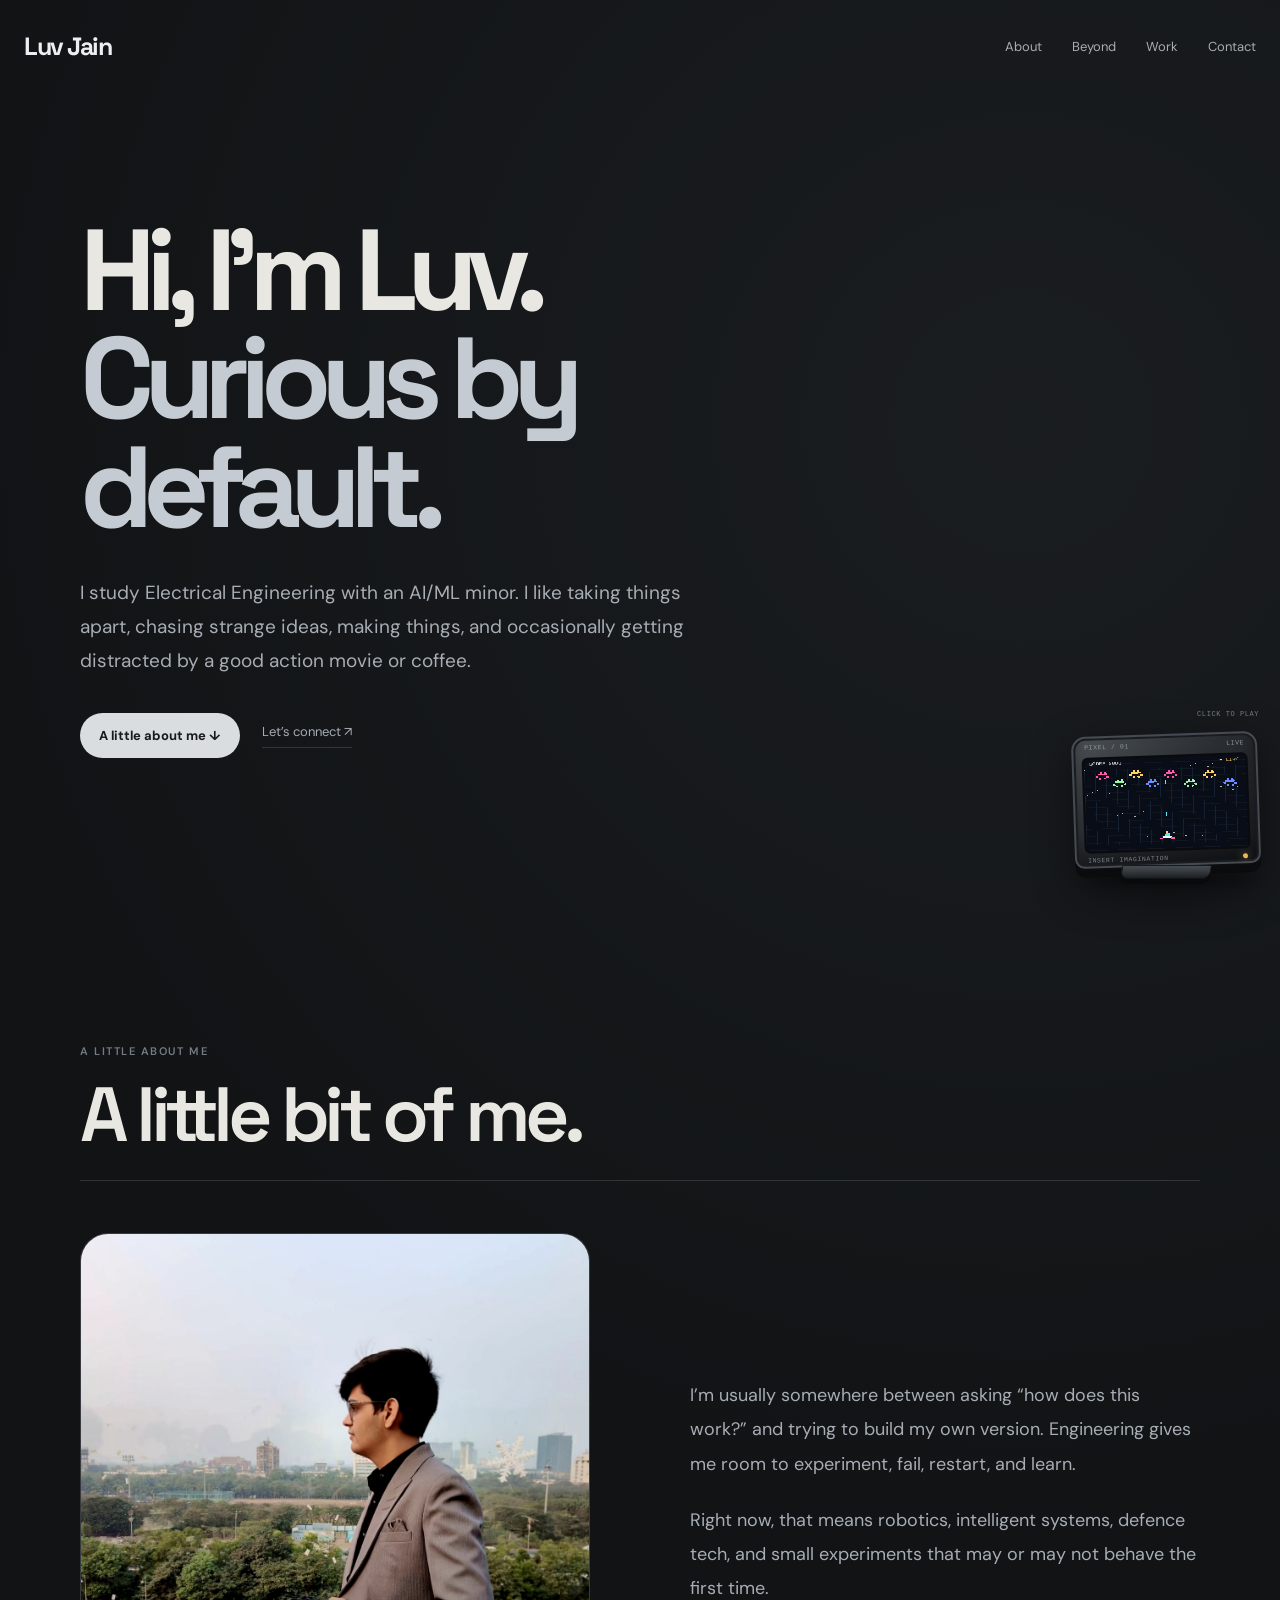
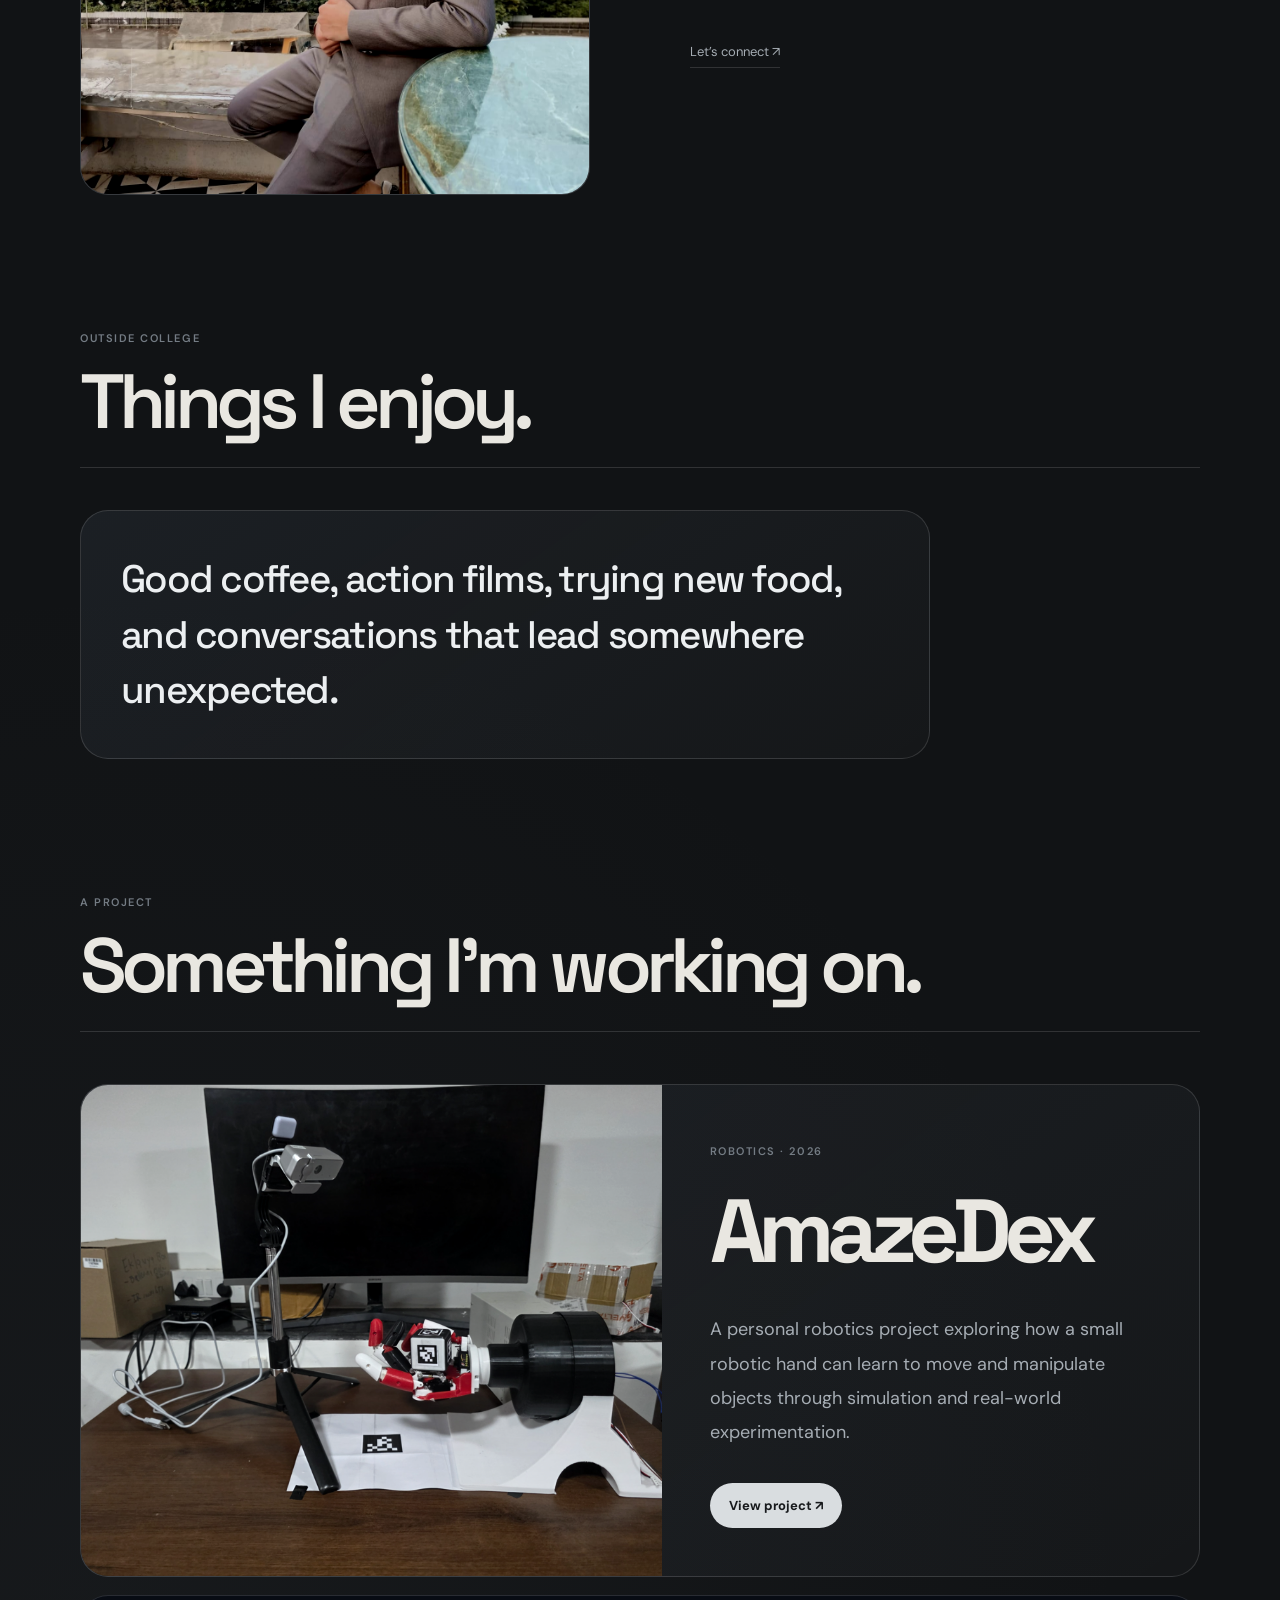
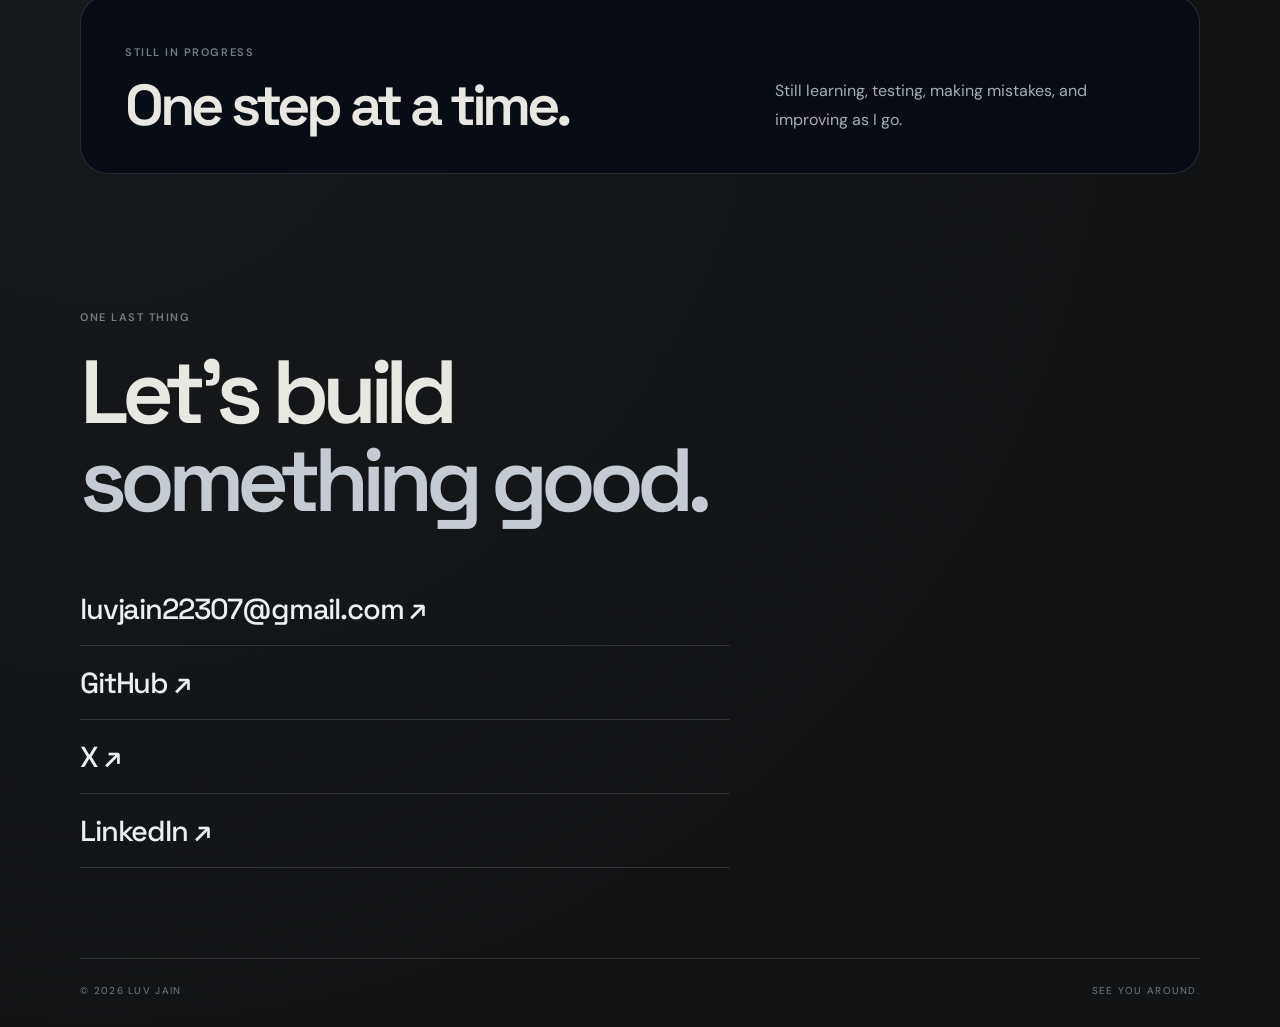
==== commit 2a7ed2f1: "v3 of site b/w simple" ====
--- a/index.html
+++ b/index.html
@@ -10,11 +10,30 @@
 </head>
 <body>
 <div class="ambient ambient-one"></div><div class="ambient ambient-two"></div>
-<header class="site-nav"><a class="wordmark" href="#home">LUV JAIN</a><nav><a href="#about">About</a><a href="#ideas">Beyond</a><a href="#work">Work</a><a href="#contact">Contact</a></nav><a class="nav-button" href="#contact">Say hello ↗</a><button class="menu-button" aria-label="Toggle menu">☰</button></header>
+<header class="site-nav"><a class="wordmark" href="#home">Luv Jain</a><nav class="nav-links"><a href="#about">About</a><a href="#ideas">Beyond</a><a href="#work">Work</a><a href="#contact">Contact</a></nav><button class="menu-button" aria-expanded="false" aria-controls="site-menu" aria-label="Toggle menu">☰</button></header>
+
+<aside class="crt-art" aria-label="A tiny animated retro arcade screen">
+  <div class="crt-glow"></div>
+  <div class="crt-monitor">
+    <div class="crt-topline"><span>PIXEL / 01</span><span>LIVE</span></div>
+    <canvas id="arcadeCanvas" width="240" height="154" aria-hidden="true"></canvas>
+    <div class="crt-bottomline"><span>INSERT IMAGINATION</span><span class="crt-led"></span></div>
+  </div>
+  <div class="crt-foot"></div>
+</aside>
+
+<div class="arcade-modal" id="arcadeModal" hidden aria-hidden="true">
+  <div class="arcade-window" role="dialog" aria-modal="true" aria-labelledby="arcadeTitle">
+    <button class="arcade-close" id="arcadeClose" type="button" aria-label="Close arcade">×</button>
+    <div class="arcade-window-head"><span id="arcadeTitle">LUV ARCADE // SURVIVE</span><span>MOVE · AIM · SURVIVE</span></div>
+    <canvas id="arcadeModalCanvas" width="640" height="380" aria-label="Playable pixel arcade game"></canvas>
+    <div class="arcade-window-foot"><span id="arcadeScore">SCORE 0000</span><span>ENEMIES ADVANCE · YOU HAVE 3 LIVES</span></div>
+  </div>
+</div>
 <main>
-<section id="home" class="hero shell"><div class="hero-copy reveal"><h1>Building with curiosity.<br><span>Learning with purpose.</span></h1><p class="lead">I’m Luv, an Electrical Engineering student pursuing an AI/ML minor. I enjoy understanding how things work, exploring new ideas, and turning what I learn into something meaningful.</p><div class="actions"><a class="button light" href="#about">A little about me ↓</a><a class="simple-link" href="#contact">Let’s connect ↗</a></div></div></section>
-<section id="about" class="section shell reveal"><div class="section-heading"><p class="eyebrow">ABOUT</p><h2>A little about me.</h2></div><div class="about-grid"><div class="portrait-wrap"><img src="assets/portrait.jpg" alt="Luv Jain"></div><div class="copy"><p>I enjoy moving between technical problems and the world outside them. Engineering gives me a way to build and test ideas, while curiosity keeps me interested in people, places, and perspectives beyond the classroom.</p><p>At the moment, I’m exploring robotics, intelligent systems, and the practical side of turning an idea into something real.</p><a class="simple-link" href="#contact">Let’s connect ↗</a></div></div></section>
-<section id="ideas" class="section shell reveal"><div class="section-heading"><p class="eyebrow">BEYOND ENGINEERING</p><h2>There is more to explore.</h2></div><div class="ideas-panel"><p>Outside academics, I enjoy action films, good coffee, new cuisines, and conversations that offer a different perspective. I like staying curious, meeting thoughtful people, and making room for experiences beyond the usual routine.</p></div></section><section id="work" class="section shell reveal"><div class="section-heading"><p class="eyebrow">SELECTED WORK</p><h2>One thing I’m building.</h2></div><article class="project"><div class="project-image"><img src="assets/amazedex-setup.png" alt="AmazeDex robotic hand setup"></div><div class="project-copy"><p class="eyebrow">ROBOTICS · 2026</p><h3>AmazeDex</h3><p>A hands-on exploration of learned manipulation with a compact robotic hand, combining simulation, control, and physical experimentation.</p><a class="button light" href="https://github.com/OMSONTAKKE003/AmazeDex" target="_blank" rel="noreferrer">View project ↗</a></div></article><div class="progress-card"><div><p class="eyebrow">IN PROGRESS</p><h3>Learning, testing, refining.</h3></div><p>Exploring how ideas move from a first experiment into something reliable, useful, and real.</p></div></section>
-<section id="contact" class="section shell reveal contact"><p class="eyebrow">CONTACT</p><h2>Have something interesting<br><span>to talk about?</span></h2><div class="contact-links"><a href="mailto:luvjain22307@gmail.com">luvjain22307@gmail.com ↗</a><a href="https://github.com/luvjain22307-hue" target="_blank" rel="noreferrer">GitHub ↗</a><a href="https://x.com/LuvJain22" target="_blank" rel="noreferrer">X ↗</a><a href="https://www.linkedin.com/in/luv-jain-228b87369" target="_blank" rel="noreferrer">LinkedIn ↗</a></div></section>
-</main><footer class="shell"><span>© 2026 LUV JAIN</span><span>KEEP LEARNING.</span></footer><script src="script.js"></script>
+<section id="home" class="hero shell"><div class="hero-copy reveal"><h1>Hi, I’m Luv.<br><span>Curious by default.</span></h1><p class="lead">I study Electrical Engineering with an AI/ML minor. I like taking things apart, chasing strange ideas, making things, and occasionally getting distracted by a good action movie or coffee.</p><div class="actions"><a class="button light" href="#about">A little about me ↓</a><a class="simple-link" href="#contact">Let’s connect ↗</a></div></div><div class="hero-scene" aria-hidden="true"><div class="scene-orbit orbit-a"></div><div class="scene-orbit orbit-b"></div><div class="scene-orbit orbit-c"></div><div class="scene-core"></div><div class="scene-line"></div></div></section>
+<section id="about" class="section shell reveal"><div class="section-heading"><p class="eyebrow">A LITTLE ABOUT ME</p><h2>A little bit of me.</h2></div><div class="about-grid"><div class="portrait-wrap"><img src="assets/portrait.jpg" alt="Luv Jain"></div><div class="copy"><p>I’m usually somewhere between asking “how does this work?” and trying to build my own version. Engineering gives me room to experiment, fail, restart, and learn.</p><p>Right now, that means robotics, intelligent systems, defence tech, and small experiments that may or may not behave the first time.</p><a class="simple-link" href="#contact">Let’s connect ↗</a></div></div></section>
+<section id="ideas" class="section shell reveal"><div class="section-heading"><p class="eyebrow">OUTSIDE COLLEGE</p><h2>Things I enjoy.</h2></div><div class="ideas-panel"><p>Good coffee, action films, trying new food, and conversations that lead somewhere unexpected.</p></div></section><section id="work" class="section shell reveal"><div class="section-heading"><p class="eyebrow">A PROJECT</p><h2>Something I’m working on.</h2></div><article class="project"><div class="project-image"><img src="assets/amazedex-setup.png" alt="AmazeDex robotic hand setup"></div><div class="project-copy"><p class="eyebrow">ROBOTICS · 2026</p><h3>AmazeDex</h3><p>A personal robotics project exploring how a small robotic hand can learn to move and manipulate objects through simulation and real-world experimentation.</p><a class="button light" href="https://github.com/OMSONTAKKE003/AmazeDex" target="_blank" rel="noreferrer">View project ↗</a></div></article><div class="progress-card"><div><p class="eyebrow">STILL IN PROGRESS</p><h3>One step at a time.</h3></div><p>Still learning, testing, making mistakes, and improving as I go.</p></div></section>
+<section id="contact" class="section shell reveal contact"><p class="eyebrow">ONE LAST THING</p><h2>Let’s build<br><span>something good.</span></h2><div class="contact-links"><a href="mailto:luvjain22307@gmail.com">luvjain22307@gmail.com ↗</a><a href="https://github.com/luvjain22307-hue" target="_blank" rel="noreferrer">GitHub ↗</a><a href="https://x.com/LuvJain22" target="_blank" rel="noreferrer">X ↗</a><a href="https://www.linkedin.com/in/luv-jain-228b87369" target="_blank" rel="noreferrer">LinkedIn ↗</a></div></section>
+</main><footer class="shell"><span>© 2026 LUV JAIN</span><span>SEE YOU AROUND.</span></footer><script src="script.js"></script>
 </body></html>
--- a/styles.css
+++ b/styles.css
@@ -1,42 +1,280 @@
-:root{--bg:#070707;--text:#f4f3ef;--muted:#aaa9a4;--soft:#777773;--line:rgba(255,255,255,.13)}*{box-sizing:border-box}html{scroll-behavior:smooth;scroll-padding-top:90px}body{margin:0;background:var(--bg);color:var(--text);font-family:'DM Sans',sans-serif;overflow-x:hidden}.ambient{position:fixed;pointer-events:none;border-radius:50%;filter:blur(140px);opacity:.08;z-index:-1}.ambient-one{width:45vw;height:45vw;right:-20vw;top:-20vw;background:#b7b0a1}.ambient-two{width:40vw;height:40vw;left:-20vw;bottom:-25vw;background:#77736b}.shell{width:min(1180px,calc(100% - 64px));margin:auto}.site-nav{width:min(1320px,calc(100% - 64px));height:88px;margin:auto;display:flex;align-items:center;justify-content:space-between;gap:24px}.wordmark{font:800 13px Manrope;letter-spacing:.13em}.site-nav nav{display:flex;gap:32px;color:var(--muted);font-size:13px;align-items:center}.site-nav a{transition:color .25s;text-decoration:none;color:inherit}.site-nav a:visited{color:inherit}.site-nav a:hover{color:#fff}.nav-button{border:1px solid var(--line);border-radius:999px;padding:11px 15px;font-size:12px;background:rgba(255,255,255,.04)}.menu-button{display:none;background:none;border:0;color:#fff;font-size:20px}.hero{min-height:calc(100vh - 88px);display:grid;grid-template-columns:1fr .85fr;align-items:center;gap:80px;padding:70px 0 110px}.eyebrow{font-size:10px;letter-spacing:.18em;color:var(--soft);font-weight:600}.hero h1{font:800 clamp(52px,7vw,94px)/.98 Manrope;letter-spacing:-.075em;margin:25px 0 28px}.hero h1 span,.contact h2 span{color:#777773}.lead{max-width:480px;font-size:16px;line-height:1.8;color:var(--muted)}.actions{display:flex;align-items:center;gap:24px;flex-wrap:wrap;margin-top:34px}.button{color:inherit;text-decoration:none;display:inline-flex;align-items:center;border-radius:999px;padding:15px 19px;font-size:12px;font-weight:600;transition:transform .25s}.button:hover{transform:translateY(-2px)}.light{background:#f2f1ed;color:#111!important}.light:visited{color:#111!important}.simple-link{color:var(--muted);text-decoration:none;font-size:12px;color:var(--muted);border-bottom:1px solid rgba(255,255,255,.25);padding-bottom:7px}.hero-panel{height:510px;border:1px solid var(--line);border-radius:38px;background:linear-gradient(145deg,rgba(255,255,255,.095),rgba(255,255,255,.018));backdrop-filter:blur(28px);position:relative;overflow:hidden;display:flex;align-items:flex-end;padding:38px;box-shadow:inset 0 1px 0 rgba(255,255,255,.1)}.hero-panel:after{content:'';position:absolute;inset:0;background:linear-gradient(180deg,rgba(0,0,0,.04),rgba(0,0,0,.32));pointer-events:none}.hero-panel:before{content:'';position:absolute;width:520px;height:520px;right:-260px;top:-220px;border-radius:50%;background:radial-gradient(circle,rgba(255,255,255,.07),rgba(255,255,255,0) 68%);filter:blur(10px)}.panel-content{position:relative;z-index:1;background:rgba(0,0,0,.24);border:1px solid rgba(255,255,255,.07);border-radius:24px;padding:25px;max-width:430px;backdrop-filter:blur(18px)}.panel-kicker{font-size:10px;letter-spacing:.16em;color:var(--soft)}.panel-content h2{font:700 clamp(30px,3.4vw,50px)/1.05 Manrope;letter-spacing:-.065em;margin:20px 0}.panel-content p{color:var(--muted);font-size:12px}.panel-content .panel-description{max-width:320px;font-size:14px;line-height:1.8;color:#c8c7c2}.panel-content h2 span{color:#8b8a84}.panel-line{position:absolute;left:38px;right:38px;top:48%;height:1px;background:linear-gradient(90deg,transparent,rgba(255,255,255,.16),transparent)}.section{padding-top:150px}.section-heading{border-bottom:1px solid var(--line);padding-bottom:22px}.section-heading h2{font:700 clamp(35px,4.5vw,64px)/1.05 Manrope;letter-spacing:-.065em;margin:22px 0 0}.about-grid{display:grid;grid-template-columns:1fr 1fr;gap:10%;align-items:center;margin-top:48px}.portrait-wrap{border-radius:28px;overflow:hidden;background:#222}.portrait-wrap img{display:block;width:100%;height:580px;object-fit:cover;filter:saturate(.75)}.copy{max-width:470px}.copy p,.interest-grid p,.project-copy>p:not(.eyebrow){font-size:14px;line-height:1.9;color:var(--muted)}.copy p+p{margin-top:20px}.copy .simple-link{display:inline-block;margin-top:20px}.ideas-panel{max-width:760px;margin-top:42px;padding:36px 40px;border:1px solid var(--line);border-radius:28px;background:linear-gradient(145deg,rgba(255,255,255,.075),rgba(255,255,255,.018));box-shadow:inset 0 1px 0 rgba(255,255,255,.08);font-size:clamp(20px,2.3vw,30px);line-height:1.55;letter-spacing:-.035em;color:#d7d5cf}.interest-grid{display:grid;grid-template-columns:repeat(3,1fr);gap:14px;margin-top:45px}.interest-grid article{padding:30px;border:1px solid var(--line);border-radius:25px;background:linear-gradient(145deg,rgba(255,255,255,.065),rgba(255,255,255,.015));min-height:235px}.interest-grid h3{font:600 27px Manrope;letter-spacing:-.05em;margin:65px 0 18px}.interest-grid p{font-size:12px;line-height:1.7}.project{display:grid;grid-template-columns:1.1fr 1fr;margin-top:45px;border:1px solid var(--line);border-radius:30px;overflow:hidden;background:linear-gradient(145deg,rgba(255,255,255,.07),rgba(255,255,255,.015))}.project-image{min-height:450px}.project-image img{width:100%;height:100%;object-fit:cover;display:block;filter:saturate(.78)}.project-copy{padding:50px;display:flex;flex-direction:column;align-items:flex-start;justify-content:center}.project-copy h3{font:800 clamp(48px,6vw,80px) Manrope;letter-spacing:-.08em;margin:20px 0}.project-copy .button{margin-top:18px}.contact{padding-bottom:90px}.contact h2{font:700 clamp(42px,6vw,82px)/1 Manrope;letter-spacing:-.075em;margin:25px 0 50px}.contact-links{display:flex;flex-direction:column;max-width:620px}.contact-links a{color:var(--text);text-decoration:none}.contact-links a:visited{color:var(--text)}.contact-links a{font:500 clamp(18px,2.3vw,28px) Manrope;letter-spacing:-.04em;padding:18px 0;border-bottom:1px solid var(--line);display:flex;justify-content:space-between}.contact-links a:first-child{border-top:1px solid var(--line)}footer{display:flex;justify-content:space-between;padding:28px 0 38px;border-top:1px solid var(--line);font-size:9px;letter-spacing:.13em;color:var(--soft)}.reveal{opacity:0;transform:translateY(24px);transition:opacity .8s ease,transform .9s cubic-bezier(.2,.7,.2,1)}.reveal.is-visible{opacity:1;transform:none}@media(max-width:900px){.shell,.site-nav{width:calc(100% - 40px)}.site-nav nav,.nav-button{display:none}.menu-button{display:block}.hero{grid-template-columns:1fr;gap:45px;padding-top:45px}.hero-panel{height:390px}.about-grid,.project{grid-template-columns:1fr;gap:30px}.portrait-wrap img{height:480px}.interest-grid{grid-template-columns:1fr}.interest-grid article{min-height:0}.project-image{min-height:320px;max-height:420px}.project-copy{padding:35px}.section{padding-top:105px}}@media(max-width:500px){.panel-content{padding:20px}.ideas-panel{padding:26px}.panel-content .panel-description{font-size:13px}.site-nav{height:76px}.hero{padding:42px 0 70px}.hero h1{font-size:53px}.lead{font-size:14px}.hero-panel{height:330px;border-radius:26px;padding:26px}.panel-line{left:26px;right:26px}.section-heading h2{font-size:39px}.portrait-wrap img{height:420px}.interest-grid article{padding:25px}.interest-grid h3{margin-top:25px}.project{border-radius:24px}.project-image{min-height:245px}.project-copy{padding:28px}.contact h2{font-size:45px}footer{gap:20px;flex-wrap:wrap}}@media(prefers-reduced-motion:reduce){*,*:before,*:after{animation:none!important;transition:none!important;scroll-behavior:auto!important}.reveal{opacity:1;transform:none}}
-
-/* V12 refinement: fewer repeated words, larger type, quieter hero */
-.hero{grid-template-columns:1.12fr .72fr;gap:72px}
-.hero-panel{height:440px;min-width:0;background:linear-gradient(145deg,rgba(255,255,255,.075),rgba(255,255,255,.012));}
-.panel-content,.panel-line{display:none}
-.hero-panel:before{width:430px;height:430px;right:-230px;top:-160px;background:radial-gradient(circle,rgba(255,255,255,.055),transparent 68%)}
-.hero-panel:after{background:linear-gradient(135deg,rgba(255,255,255,.025),transparent 55%,rgba(255,255,255,.035))}
-.panel-glow{position:absolute;width:260px;height:260px;right:15%;top:18%;border-radius:50%;background:radial-gradient(circle,rgba(255,255,255,.075),transparent 68%);filter:blur(25px)}
-.panel-mark{position:absolute;left:38px;bottom:34px;font:800 clamp(64px,9vw,120px)/1 Manrope;letter-spacing:-.11em;color:rgba(255,255,255,.07)}
-.lead{max-width:570px;font-size:18px;line-height:1.75;color:#c2c0ba}
-.copy p,.interest-grid p,.project-copy>p:not(.eyebrow){font-size:17px;line-height:1.85;color:#c0beb8}
-.copy{max-width:560px}
-.ideas-panel{max-width:900px;padding:42px 46px}
-.ideas-panel p{margin:0;font-size:clamp(22px,2.4vw,34px);line-height:1.55;color:#dedbd4}
-.project-copy>p:not(.eyebrow){max-width:500px}
-.section-heading h2{font-size:clamp(42px,5.2vw,76px)}
-.contact h2{font-size:clamp(48px,6.5vw,96px)}
-@media(max-width:900px){.hero{grid-template-columns:1fr;gap:35px}.hero-panel{height:260px}.lead{font-size:16px}.copy p,.interest-grid p,.project-copy>p:not(.eyebrow){font-size:16px}.ideas-panel{padding:32px}.ideas-panel p{font-size:24px}}
-@media(max-width:500px){.hero-panel{height:210px}.panel-mark{left:26px;bottom:24px}.section-heading h2{font-size:43px}.ideas-panel p{font-size:21px}.copy p,.interest-grid p,.project-copy>p:not(.eyebrow){font-size:15px;line-height:1.8}}
-
-/* V12.1: remove the empty right-side frame and let the introduction breathe */
-.hero{display:block;max-width:1180px;padding-top:110px;padding-bottom:150px}
-.hero-copy{max-width:850px}
-.hero h1{max-width:820px}
-.hero-panel{display:none!important}
-@media(max-width:900px){.hero{padding-top:65px;padding-bottom:100px}}
-@media(max-width:500px){.hero{padding-top:45px;padding-bottom:80px}}
-
-/* V13: calmer spacing and a single grounded progress frame */
-.hero{padding-bottom:125px}
-.section{padding-top:128px}
-.section-heading{padding-bottom:28px}
-.section-heading h2{margin-top:18px}
-.about-grid{margin-top:58px}
-.copy p,.interest-grid p,.project-copy>p:not(.eyebrow){font-size:18px;line-height:1.9}
-.project{margin-top:58px}
-.progress-card{margin-top:18px;padding:42px 48px;border:1px solid rgba(255,255,255,.14);border-radius:28px;background:#050505;display:flex;justify-content:space-between;align-items:flex-end;gap:40px;box-shadow:inset 0 1px 0 rgba(255,255,255,.06)}
-.progress-card h3{margin:18px 0 0;font:700 clamp(32px,4vw,58px)/1.05 Manrope;letter-spacing:-.06em}
-.progress-card>p{max-width:390px;margin:0;color:#aaa9a4;font-size:16px;line-height:1.8}
-@media(max-width:900px){.section{padding-top:105px}.copy p,.interest-grid p,.project-copy>p:not(.eyebrow){font-size:16px}.progress-card{display:block;padding:32px}.progress-card>p{margin-top:25px}}
-@media(max-width:500px){.hero{padding-bottom:85px}.section-heading{padding-bottom:22px}.about-grid{margin-top:38px}.progress-card{padding:27px 24px;border-radius:24px}.progress-card h3{font-size:35px}.progress-card>p{font-size:15px}}
+@import url('https://fonts.googleapis.com/css2?family=DM+Sans:wght@400;500;600&family=Space+Grotesk:wght@500;600;700&display=swap');
+:root{--bg:#101112;--panel:#191b1e;--panel2:#22262b;--text:#f1f3f5;--muted:#a8afb8;--dim:#737b85;--line:rgba(235,240,245,.14);--accent:#8fb8d4;--accent-dark:#304b5c}
+*{box-sizing:border-box}html{scroll-behavior:smooth;scroll-padding-top:92px}body{margin:0;background:radial-gradient(circle at 78% 8%,#26343e 0,transparent 34%),radial-gradient(circle at 8% 70%,#1b2025 0,transparent 30%),var(--bg);color:var(--text);font-family:'DM Sans',sans-serif;overflow-x:hidden}.shell{width:min(1120px,calc(100% - 48px));margin:auto}.site-nav{width:min(1240px,calc(100% - 48px));height:92px;margin:auto;display:flex;align-items:center;justify-content:space-between;position:relative;z-index:20}.wordmark{font:700 25px/1 'Space Grotesk';letter-spacing:-.06em;color:var(--text);text-decoration:none}.nav-links{display:flex;gap:30px;align-items:center}.nav-links a{font-size:13px;color:var(--muted);text-decoration:none;transition:color .2s}.nav-links a:hover{color:var(--accent)}.menu-button{display:none;background:none;border:1px solid var(--line);color:var(--text);border-radius:12px;padding:8px 11px;font-size:18px;cursor:pointer}.hero{min-height:calc(100vh - 92px);display:flex;align-items:center;padding:100px 0 150px}.hero-copy{max-width:850px}.eyebrow{font-size:11px;letter-spacing:.14em;color:var(--dim);font-weight:600}.hero h1{font:700 clamp(62px,9vw,122px)/.94 'Space Grotesk';letter-spacing:-.09em;margin:25px 0 34px;max-width:900px}.hero h1 span{color:var(--accent)}.lead{max-width:620px;color:var(--muted);font-size:19px;line-height:1.8}.actions{display:flex;gap:22px;align-items:center;flex-wrap:wrap;margin-top:35px}.button{display:inline-flex;text-decoration:none;padding:14px 19px;border-radius:999px;background:var(--accent);color:#17231b!important;font-size:13px;font-weight:700;transition:transform .25s,background .25s}.button:hover{transform:translateY(-3px);background:#d2e6d4}.simple-link{color:var(--muted);text-decoration:none;font-size:13px;border-bottom:1px solid var(--line);padding-bottom:7px;transition:color .2s}.simple-link:hover{color:var(--accent)}.section{padding-top:125px}.section-heading{border-bottom:1px solid var(--line);padding-bottom:27px}.section-heading h2{font:600 clamp(43px,6vw,80px)/1 'Space Grotesk';letter-spacing:-.075em;margin:18px 0 0}.about-grid{display:grid;grid-template-columns:1fr 1fr;gap:9%;align-items:center;margin-top:52px}.portrait-wrap{border-radius:28px;overflow:hidden;background:var(--panel);border:1px solid var(--line)}.portrait-wrap img{display:block;width:100%;height:560px;object-fit:cover;filter:grayscale(.15) contrast(1.04)}.copy{max-width:530px}.copy p,.project-copy>p:not(.eyebrow){font-size:18px;line-height:1.9;color:var(--muted)}.copy p+p{margin-top:22px}.copy .simple-link{display:inline-block;margin-top:20px}.ideas-panel,.project,.progress-card{border:1px solid var(--line);background:linear-gradient(145deg,rgba(158,185,220,.08),rgba(255,255,255,.018));border-radius:28px}.ideas-panel{max-width:850px;margin-top:42px;padding:40px}.ideas-panel p{margin:0;font:500 clamp(24px,3vw,39px)/1.45 'Space Grotesk';letter-spacing:-.045em;color:var(--text)}.project{display:grid;grid-template-columns:1.08fr 1fr;margin-top:52px;overflow:hidden}.project-image{min-height:430px}.project-image img{width:100%;height:100%;object-fit:cover;display:block;filter:saturate(.7) contrast(1.05)}.project-copy{padding:48px;display:flex;flex-direction:column;align-items:flex-start;justify-content:center}.project-copy h3{font:700 clamp(56px,7vw,96px)/1 'Space Grotesk';letter-spacing:-.09em;margin:18px 0}.project-copy .button{margin-top:16px}.progress-card{margin-top:18px;padding:38px 44px;display:flex;justify-content:space-between;align-items:flex-end;gap:35px;background:#080c14}.progress-card h3{font:600 clamp(34px,4.5vw,62px)/1 'Space Grotesk';letter-spacing:-.07em;margin:18px 0 0}.progress-card>p{max-width:380px;margin:0;color:var(--muted);font-size:16px;line-height:1.8}.contact{padding-bottom:90px}.contact h2{font:600 clamp(54px,7vw,104px)/.98 'Space Grotesk';letter-spacing:-.08em;margin:25px 0 48px}.contact h2 span{color:var(--accent)}.contact-links{display:flex;flex-direction:column;max-width:650px}.contact-links a{display:flex;justify-content:space-between;padding:18px 0;border-bottom:1px solid var(--line);font:500 clamp(18px,2.4vw,29px) 'Space Grotesk';letter-spacing:-.04em;color:var(--text);text-decoration:none;transition:color .2s}.contact-links a:hover{color:var(--accent)}footer{border-top:1px solid var(--line);padding:25px 0 30px;display:flex;justify-content:space-between;color:var(--dim);font-size:10px;letter-spacing:.13em}.reveal{opacity:1;transform:none}.about-focus .portrait-wrap{animation:photo-arrive .8s ease both}@keyframes photo-arrive{from{opacity:.2;transform:translateY(30px) scale(.98)}to{opacity:1;transform:none}}@media(max-width:900px){.nav-links{display:none;position:absolute;right:0;top:70px;flex-direction:column;align-items:stretch;gap:0;min-width:180px;padding:8px;background:#121a29;border:1px solid var(--line);border-radius:16px;box-shadow:0 20px 60px #0008}.nav-links.is-open{display:flex}.nav-links a{padding:13px 14px}.nav-links a+a{border-top:1px solid var(--line)}.menu-button{display:block}.hero{padding:75px 0 110px}.about-grid,.project{grid-template-columns:1fr}.portrait-wrap img{height:500px}.project-image{min-height:300px}.project-copy{padding:35px}.progress-card{display:block}.progress-card>p{margin-top:25px}.section{padding-top:100px}}@media(max-width:500px){.shell,.site-nav{width:calc(100% - 32px)}.site-nav{height:76px}.wordmark{font-size:23px}.hero{padding:55px 0 80px}.hero h1{font-size:58px}.lead{font-size:16px}.section-heading h2{font-size:45px}.portrait-wrap img{height:410px}.copy p,.project-copy>p:not(.eyebrow){font-size:16px}.ideas-panel{padding:28px}.ideas-panel p{font-size:25px}.project-copy{padding:28px}.progress-card{padding:28px 24px}.contact h2{font-size:52px}footer{gap:15px;flex-wrap:wrap}}@media(prefers-reduced-motion:reduce){*,*:before,*:after{animation:none!important;scroll-behavior:auto!important}}
+
+
+/* Personal terminal-style startup */
+.boot-locked{overflow:hidden}.boot-screen{position:fixed;inset:0;z-index:100;background:#080b0a;display:grid;place-items:center;padding:24px;transition:opacity .6s ease,visibility .6s ease}.boot-screen.is-leaving{opacity:0;visibility:hidden}.boot-window{width:min(700px,100%);border:1px solid rgba(190,220,202,.2);background:linear-gradient(145deg,#151d18,#080b0a);border-radius:24px;padding:28px;box-shadow:0 25px 100px rgba(0,0,0,.55)}.boot-top{display:flex;justify-content:space-between;color:#75897b;font:11px/1 monospace;letter-spacing:.12em;border-bottom:1px solid rgba(190,220,202,.12);padding-bottom:18px}.boot-lines{margin:38px 0;color:#9bac9f;font:14px/2 monospace}.boot-lines p{margin:0}.prompt{color:#d6e8d8}.ok{color:#6d9b7b;margin-left:12px}.boot-name{font:700 clamp(44px,9vw,92px)/.95 'Space Grotesk',sans-serif;letter-spacing:-.09em;color:#edf4ec;margin:38px 0}.cursor{color:#83ad8e;animation:blink 1s steps(2,end) infinite}.enter-button{border:1px solid #71977c;background:#b8d6bd;color:#101b14;border-radius:999px;padding:13px 18px;font:700 12px monospace;cursor:pointer;transition:transform .2s,background .2s}.enter-button span{margin-left:30px}.enter-button:hover{transform:translateY(-2px);background:#d3e7d6}.boot-hint{color:#66776b;font:11px monospace;margin:18px 0 0}@keyframes blink{50%{opacity:0}}
+@media(max-width:500px){.boot-window{padding:20px}.boot-lines{font-size:11px}.boot-name{margin:30px 0}}
+
+/* warmer, more personal details */
+.hero .eyebrow{letter-spacing:.08em}
+.boot-lines .ok{font-style:italic}
+
+
+/* restrained 3D motion: a floating architectural object, not a logo */
+.hero{position:relative;isolation:isolate;overflow:visible}.hero-copy{position:relative;z-index:2}.hero-scene{position:absolute;right:-10px;top:50%;width:390px;height:390px;transform:translateY(-50%);perspective:900px;pointer-events:none;opacity:.8}.scene-grid{position:absolute;inset:35px;border:1px solid rgba(143,184,212,.18);border-radius:50%;background:repeating-linear-gradient(0deg,transparent 0 27px,rgba(143,184,212,.07) 28px),repeating-linear-gradient(90deg,transparent 0 27px,rgba(143,184,212,.07) 28px);transform:rotateX(66deg) rotateZ(-18deg);animation:grid-drift 16s linear infinite}.scene-cube{position:absolute;left:105px;top:105px;width:180px;height:180px;transform-style:preserve-3d;transform:rotateX(-24deg) rotateY(35deg) rotateZ(8deg);animation:cube-drift 12s ease-in-out infinite}.scene-cube i{position:absolute;inset:0;border:1px solid rgba(205,225,237,.65);background:linear-gradient(135deg,rgba(143,184,212,.16),rgba(255,255,255,.015));backface-visibility:visible}.scene-cube i:nth-child(1){transform:translateZ(90px)}.scene-cube i:nth-child(2){transform:rotateY(180deg) translateZ(90px)}.scene-cube i:nth-child(3){transform:rotateY(90deg) translateZ(90px)}.scene-cube i:nth-child(4){transform:rotateY(-90deg) translateZ(90px)}.scene-cube i:nth-child(5){transform:rotateX(90deg) translateZ(90px)}.scene-cube i:nth-child(6){transform:rotateX(-90deg) translateZ(90px)}.scene-line{position:absolute;width:130%;height:1px;left:-15%;top:50%;background:linear-gradient(90deg,transparent,rgba(143,184,212,.6),transparent);transform:rotate(-28deg);animation:line-sweep 6s ease-in-out infinite}.hero-scene:after{content:'';position:absolute;inset:70px;border:1px solid rgba(143,184,212,.12);border-radius:50%;transform:rotateY(68deg);animation:halo-spin 24s linear infinite}@keyframes cube-drift{0%,100%{transform:rotateX(-24deg) rotateY(35deg) rotateZ(8deg) translateY(0)}50%{transform:rotateX(-10deg) rotateY(205deg) rotateZ(15deg) translateY(-18px)}}@keyframes grid-drift{to{transform:rotateX(66deg) rotateZ(342deg)}}@keyframes halo-spin{to{transform:rotateY(428deg)}}@keyframes line-sweep{50%{opacity:.2;transform:rotate(-28deg) translateY(70px)} }@media(max-width:1100px){.hero-scene{right:-100px;opacity:.28;z-index:0}.hero-copy{max-width:700px}}@media(max-width:700px){.hero-scene{width:260px;height:260px;right:-70px;top:35%;opacity:.2}.scene-cube{left:75px;top:75px;width:110px;height:110px}.scene-cube i:nth-child(1){transform:translateZ(55px)}.scene-cube i:nth-child(2){transform:rotateY(180deg) translateZ(55px)}.scene-cube i:nth-child(3){transform:rotateY(90deg) translateZ(55px)}.scene-cube i:nth-child(4){transform:rotateY(-90deg) translateZ(55px)}.scene-cube i:nth-child(5){transform:rotateX(90deg) translateZ(55px)}.scene-cube i:nth-child(6){transform:rotateX(-90deg) translateZ(55px)}}
+
+
+/* FINAL STARTUP: grunge charcoal / neutral */
+body.intro-active{overflow:hidden}
+.startup{position:fixed;inset:0;z-index:9999;background:#292a28;color:#e6e2d9;display:grid;place-items:center;padding:28px;overflow:hidden;transition:opacity .65s ease,visibility .65s ease}
+.startup.is-done{opacity:0;visibility:hidden;pointer-events:none}
+.startup:before{content:"";position:absolute;inset:0;background:radial-gradient(circle at 50% 35%,rgba(220,215,202,.09),transparent 38%),repeating-linear-gradient(0deg,rgba(255,255,255,.018) 0 1px,transparent 1px 4px);pointer-events:none}
+.startup-grain{position:absolute;inset:-50%;opacity:.09;background-image:url("data:image/svg+xml,%3Csvg viewBox='0 0 180 180' xmlns='http://www.w3.org/2000/svg'%3E%3Cfilter id='n'%3E%3CfeTurbulence type='fractalNoise' baseFrequency='.8' numOctaves='3' stitchTiles='stitch'/%3E%3C/filter%3E%3Crect width='100%25' height='100%25' filter='url(%23n)' opacity='.45'/%3E%3C/svg%3E");pointer-events:none}
+.startup-top{position:absolute;top:30px;left:32px;right:32px;display:flex;justify-content:space-between;font:10px/1.2 monospace;letter-spacing:.16em;color:#9c9a92}
+.startup-center{position:relative;width:min(460px,100%);text-align:left}
+.startup-kicker{font:11px monospace;letter-spacing:.2em;color:#a8a398;margin:0 0 28px}
+.startup h1{font:600 clamp(58px,10vw,100px)/.88 'Space Grotesk',sans-serif;letter-spacing:-.09em;margin:0;color:#f0ece4}
+.startup h1 em{font-style:normal;color:#aaa69d}
+.startup-copy{font-size:15px;line-height:1.7;color:#b9b5ab;max-width:300px;margin:28px 0}
+.signal-grid{display:grid;grid-template-columns:repeat(3,48px);gap:9px;margin:30px 0}
+.signal-cell{width:48px;height:48px;border:1px solid #686963;background:#383936;cursor:pointer;transition:background .18s,transform .18s,border-color .18s}
+.signal-cell:hover{background:#77766e;transform:translateY(-2px)}
+.signal-cell.target{border:1px solid #e5e0d5;box-shadow:inset 0 0 0 5px #383936;background:#aaa79d}
+.signal-cell.wrong{background:#77716a;transform:translateX(3px)}
+.startup-status{font:10px monospace;letter-spacing:.08em;color:#85847c;margin:25px 0 0}
+.skip-start{position:absolute;right:32px;bottom:30px;background:transparent;border:0;color:#aaa79d;font:11px monospace;cursor:pointer;padding:10px}
+.skip-start:hover{color:#f0ece4}
+.hero-scene{display:none!important}
+@media(max-width:500px){.startup{padding:22px}.startup-top{top:24px;left:22px;right:22px}.startup h1{font-size:64px}.signal-grid{grid-template-columns:repeat(3,43px)}.signal-cell{width:43px;height:43px}.skip-start{right:18px;bottom:18px}}
+
+/* V24 — deeper charcoal, layered neutrals, personal entry moment */
+:root{--bg:#171717;--panel:#202020;--panel2:#2a2927;--text:#f0eee8;--muted:#b1aea6;--dim:#85827b;--line:rgba(240,238,232,.16);--accent:#d0cbc0;--accent-dark:#777269}
+body{background:radial-gradient(circle at 80% 0%,#34312c 0,transparent 32%),radial-gradient(circle at 0% 80%,#252422 0,transparent 34%),var(--bg)}
+.hero h1 span,.contact h2 span{color:#bdb7aa}.button{background:#d0cbc0;color:#1c1b19!important}.button:hover{background:#eee9df}.nav-links a:hover,.simple-link:hover{color:#ded8cc}
+.startup{background:#252422;color:#e9e5dc}.startup:before{background:radial-gradient(circle at 50% 35%,rgba(230,224,211,.09),transparent 40%),repeating-linear-gradient(0deg,rgba(255,255,255,.018) 0 1px,transparent 1px 4px)}
+.startup-top{color:#aaa49a}.startup-center{width:min(650px,100%)}.startup-kicker{color:#aaa49a}.startup h1 em{color:#aaa398}.startup-copy{color:#bdb7ad}.route-grid{display:grid;grid-template-columns:repeat(3,1fr);gap:10px;margin:34px 0 24px}.route-card{min-height:155px;text-align:left;padding:18px;background:#302f2b;border:1px solid #555149;color:#e9e5dc;cursor:pointer;display:flex;flex-direction:column;justify-content:space-between;transition:transform .25s ease,background .25s ease,border-color .25s ease}.route-card span{font:11px monospace;color:#9e988d}.route-card strong{font:600 25px/1 'Space Grotesk';letter-spacing:-.06em}.route-card small{font:12px/1.4 'DM Sans';color:#aaa49a}.route-card:hover{transform:translateY(-6px);background:#3b3934;border-color:#c8c0b2}.route-card.selected{background:#d0cbc0;color:#242320;border-color:#eee9df;transform:translateY(-8px)}.route-card.selected span,.route-card.selected small{color:#69645b}.startup-status{color:#999388}.skip-start{color:#bdb6aa}.skip-start:hover{color:#f0ece4}
+@media(max-width:560px){.route-grid{grid-template-columns:1fr;gap:8px}.route-card{min-height:94px}.route-card strong{font-size:23px}.route-card small{font-size:11px}}
+.intro-screen{display:none!important}
+
+/* V25 — grunge charcoal with one sharp cinematic color punch */
+:root{--bg:#151515;--panel:#202020;--panel2:#292929;--text:#eeeae2;--muted:#aaa59d;--dim:#77736d;--line:rgba(238,234,226,.15);--accent:#c94a3d;--accent-dark:#713029}
+body{background:radial-gradient(circle at 78% 8%,#383331 0,transparent 31%),radial-gradient(circle at 5% 80%,#242424 0,transparent 35%),var(--bg)}
+.startup{background:#191817;color:#eeeae2}
+.startup:before{background:radial-gradient(circle at 50% 45%,rgba(201,74,61,.12),transparent 32%),repeating-linear-gradient(0deg,rgba(255,255,255,.025) 0 1px,transparent 1px 4px)}
+.startup-top{color:#8e8981}.startup-center{width:min(680px,100%)}.startup-kicker{color:#a49b91;margin-bottom:26px}.startup h1{font-size:clamp(64px,11vw,124px);line-height:.82;letter-spacing:-.105em;text-transform:uppercase}.startup h1 em{color:#c94a3d;font-style:normal}.startup-copy{max-width:370px;color:#b8b0a6;margin:30px 0 34px}.impact-line{position:absolute;left:-20%;top:52%;width:140%;height:2px;background:linear-gradient(90deg,transparent 0%,transparent 34%,#c94a3d 47%,#f1b0a8 50%,#c94a3d 53%,transparent 66%,transparent 100%);opacity:.35;transform:rotate(-12deg) scaleX(0);transform-origin:center;box-shadow:0 0 24px rgba(201,74,61,.65)}.startup:not(.is-done) .impact-line{animation:impact-sweep 1.8s cubic-bezier(.2,.8,.2,1) .2s forwards}.enter-impact{display:flex;align-items:center;justify-content:space-between;gap:65px;min-width:245px;padding:15px 17px;border:1px solid #8f3d34;background:#c94a3d;color:#171413;font:700 11px/1 monospace;letter-spacing:.08em;cursor:pointer;transition:transform .2s,background .2s}.enter-impact b{font-size:20px;font-weight:400}.enter-impact:hover{background:#e06456;transform:translateX(5px)}.startup-status{color:#817a72}.skip-start{color:#aaa097}.startup.impact .startup-center{animation:impact-hit .52s ease both}.startup.impact .impact-line{animation:impact-flash .52s ease both}.startup.impact .startup-grain{opacity:.2}@keyframes impact-sweep{0%{transform:rotate(-12deg) scaleX(0);opacity:0}35%{opacity:.8}100%{transform:rotate(-12deg) scaleX(1);opacity:.35}}@keyframes impact-flash{0%{transform:rotate(-12deg) scaleX(1);opacity:.35}45%{opacity:1;box-shadow:0 0 70px rgba(201,74,61,.95)}100%{transform:rotate(-12deg) scaleX(1.4);opacity:0}}@keyframes impact-hit{0%{transform:translateX(0)}25%{transform:translateX(-5px)}45%{transform:translateX(4px)}100%{transform:translateX(0)}}
+@media(max-width:560px){.startup h1{font-size:70px}.enter-impact{width:100%;min-width:0}.startup-copy{font-size:14px}}
+/* V26 — colorful, chaotic, personal startup over charcoal base */
+.startup{background:#242326;color:#f4f0e8;isolation:isolate}
+.startup:before{background:radial-gradient(circle at 50% 45%,rgba(255,255,255,.07),transparent 42%),repeating-linear-gradient(0deg,rgba(255,255,255,.025) 0 1px,transparent 1px 5px)}
+.startup-top{font-family:'DM Sans',sans-serif;font-weight:700;letter-spacing:.08em;color:#bdb6ae}
+.startup-center{width:min(780px,100%);z-index:2}
+.startup-kicker{font-family:'DM Sans',sans-serif;font-weight:700;color:#d2c9bd;letter-spacing:.12em;margin-bottom:24px}
+.startup h1{font-family:'Space Grotesk',sans-serif;font-weight:800;font-size:clamp(58px,10vw,118px);line-height:.82;letter-spacing:-.1em;transform:rotate(-2deg);text-shadow:8px 8px 0 #ff5b36}
+.startup h1 em{color:#a8f04d;font-style:normal;text-shadow:6px 6px 0 #7357ff}
+.startup-copy{max-width:410px;font-size:16px;line-height:1.7;color:#d0c8bf;margin:32px 0}
+.enter-impact{border:0;background:#a8f04d;color:#20221e;border-radius:999px;padding:17px 23px;min-width:230px;box-shadow:7px 7px 0 #ff5b36;transform:rotate(-2deg);font-family:'DM Sans',sans-serif;font-weight:800;letter-spacing:.04em;transition:transform .18s,box-shadow .18s,background .18s}
+.enter-impact:hover{background:#c7ff7c;transform:translate(-3px,-3px);box-shadow:10px 10px 0 #7357ff}
+.startup-status{font-family:'DM Sans',sans-serif;color:#a8a09a;margin-top:28px}
+.skip-start{font-family:'DM Sans',sans-serif;color:#d0c8bf}
+.splash{position:absolute;z-index:0;border-radius:48% 52% 63% 37%;filter:blur(.2px);mix-blend-mode:screen;animation:blob-bounce 5s ease-in-out infinite}
+.splash-a{width:380px;height:280px;background:#ff5b36;left:-100px;top:8%;transform:rotate(28deg)}
+.splash-b{width:430px;height:340px;background:#7357ff;right:-150px;bottom:5%;transform:rotate(-24deg);animation-delay:-1.8s}
+.splash-c{width:220px;height:180px;background:#a8f04d;right:22%;top:-80px;animation-delay:-3s}
+@keyframes blob-bounce{0%,100%{translate:0 0;rotate:0deg}50%{translate:18px -25px;rotate:12deg}}
+@media(max-width:560px){.startup h1{font-size:65px;text-shadow:5px 5px 0 #ff5b36}.startup h1 em{text-shadow:4px 4px 0 #7357ff}.splash-a{left:-180px}.splash-b{right:-220px}.enter-impact{width:auto}}
+
+
+/* V27 — persistent tiny Mario side quest; no boot overlay */
+.startup,.intro-screen{display:none!important}
+body{overflow-x:hidden}
+.mini-mario{position:fixed;right:22px;bottom:20px;width:230px;z-index:30;pointer-events:none;filter:drop-shadow(0 12px 20px rgba(0,0,0,.28))}
+.mario-label{font:700 9px/1.2 monospace;letter-spacing:.1em;color:#d8d0c4;background:#202020;border:1px solid rgba(240,235,225,.18);border-bottom:0;padding:8px 10px;text-align:center}
+.mario-screen{height:116px;position:relative;overflow:hidden;border:1px solid rgba(240,235,225,.22);background:#b9b0a0;isolation:isolate}
+.mario-sky{position:absolute;inset:0;background:linear-gradient(#9a9b91 0%,#c7c0b2 70%,#8e8a80 70%,#77746d 100%);z-index:-2}
+.mario-ground{position:absolute;bottom:0;left:0;right:0;height:26px;background:repeating-linear-gradient(90deg,#5d5b55 0 14px,#77736a 14px 28px);border-top:3px solid #353532}
+.mario-cloud{position:absolute;width:44px;height:12px;background:#ded8cc;border-radius:12px;opacity:.8;animation:cloud-drift 14s linear infinite}
+.cloud-one{top:20px;left:12px}.cloud-two{top:42px;left:140px;animation-delay:-7s}
+.mario-pipe{position:absolute;bottom:25px;right:24px;width:24px;height:35px;background:#60665e;border:3px solid #30352f;border-bottom:0}
+.mario-block{position:absolute;top:32px;width:22px;height:22px;display:grid;place-items:center;background:#b1a58e;color:#39362f;border:2px solid #48443d;font:bold 14px monospace;animation:block-bob 1.5s ease-in-out infinite}
+.block-one{left:72px}.block-two{left:98px;animation-delay:-.75s}
+.mario-player{position:absolute;left:-25px;bottom:25px;width:18px;height:25px;background:#34383a;border:2px solid #1f2224;animation:mario-run 7s linear infinite}
+.mario-player:before{content:"";position:absolute;left:-3px;top:-7px;width:20px;height:8px;background:#555d62;border:2px solid #1f2224}
+.mario-player:after{content:"";position:absolute;left:1px;bottom:-5px;width:5px;height:5px;background:#1f2224;box-shadow:10px 0 #1f2224}
+.mario-coin{position:absolute;color:#eee1a7;font:bold 16px monospace;animation:coin-float 1.7s ease-in-out infinite}.coin-one{left:152px;top:29px}.coin-two{left:176px;top:55px;animation-delay:-.8s}
+@keyframes mario-run{0%{left:-25px;transform:translateY(0)}12%{transform:translateY(-9px)}24%{transform:translateY(0)}48%{left:205px;transform:translateY(0)}52%{left:205px;transform:translateY(-12px)}58%{left:205px;transform:translateY(0)}100%{left:-25px;transform:translateY(0)}}
+@keyframes cloud-drift{from{transform:translateX(0)}to{transform:translateX(100px)}}
+@keyframes block-bob{50%{transform:translateY(-4px)}}
+@keyframes coin-float{50%{transform:translateY(-8px) rotate(12deg)}}
+@media(max-width:600px){.mini-mario{right:12px;bottom:12px;width:180px;transform:scale(.9);transform-origin:bottom right}.mario-screen{height:95px}.mario-label{font-size:8px}}
+
+/* Original continuous space-fighter easter egg */
+.space-arcade{position:fixed;right:22px;bottom:20px;width:320px;z-index:30;background:#111214;border:1px solid rgba(220,216,205,.25);box-shadow:0 16px 45px #0008;pointer-events:auto}
+.arcade-head,.arcade-foot{display:flex;justify-content:space-between;padding:8px 10px;color:#a9a59d;font:9px/1.2 monospace;letter-spacing:.08em}
+.arcade-head{border-bottom:1px solid rgba(220,216,205,.15)}.arcade-foot{border-top:1px solid rgba(220,216,205,.15);color:#777872}
+#spaceCanvas{display:block;width:100%;height:auto;image-rendering:auto}
+@media(max-width:600px){.space-arcade{right:10px;bottom:10px;width:230px}.arcade-head,.arcade-foot{font-size:8px}}
+
+/* V29 — compact corner arcade: continuous, borderless-feeling, never dominates the page */
+.space-arcade{right:16px;bottom:14px;width:190px;background:rgba(20,20,20,.88);border:1px solid rgba(220,216,205,.18);box-shadow:0 10px 28px rgba(0,0,0,.22);border-radius:4px;overflow:hidden}
+.arcade-head,.arcade-foot{padding:5px 7px;font-size:7px;letter-spacing:.06em}
+.arcade-foot{font-size:6px}
+#spaceCanvas{width:100%;height:auto;background:#111214}
+@media(max-width:600px){.space-arcade{right:9px;bottom:9px;width:145px}.arcade-head,.arcade-foot{font-size:6px}}
+
+
+/* Tiny living desk scene — free-floating corner detail, not a section */
+.desk-companion{position:fixed;right:24px;bottom:18px;width:174px;height:126px;z-index:25;pointer-events:none;filter:drop-shadow(0 12px 20px rgba(0,0,0,.28));}
+.desk-line{position:absolute;left:0;right:0;bottom:8px;height:3px;background:#514d48;border-radius:50%;transform:skewX(-22deg);}
+.desk-lamp{position:absolute;right:17px;top:3px;width:34px;height:40px;border-left:3px solid #77716a;transform:rotate(7deg);}
+.desk-lamp:before{content:"";position:absolute;left:-13px;top:0;width:39px;height:18px;background:#b8aa91;border:2px solid #57534c;border-radius:50% 50% 35% 35%;transform:rotate(-12deg);}
+.desk-lamp:after{content:"";position:absolute;left:-19px;top:16px;width:53px;height:30px;background:radial-gradient(ellipse at center,rgba(214,181,119,.28),transparent 70%);}
+.desk-lamp span{position:absolute;left:-5px;bottom:-4px;width:18px;height:4px;background:#625d55;border-radius:50%;}
+.desk-light{position:absolute;right:-3px;top:28px;width:75px;height:66px;background:radial-gradient(ellipse at center,rgba(207,180,133,.12),transparent 68%);}
+.coder{position:absolute;left:42px;bottom:22px;width:56px;height:66px;animation:coder-breathe 4s ease-in-out infinite;transform-origin:bottom center;}
+.coder-head{position:absolute;left:13px;top:0;width:30px;height:27px;background:#8d8982;border:2px solid #343535;border-radius:9px 9px 7px 7px;transform:rotate(-3deg);}
+.coder-head:before{content:"";position:absolute;left:7px;top:10px;width:4px;height:4px;background:#242626;box-shadow:12px 0 #242626;border-radius:50%;}
+.coder-body{position:absolute;left:7px;top:25px;width:43px;height:34px;background:#555b5d;border:2px solid #303334;border-radius:10px 10px 5px 5px;}
+.coder-arm{position:absolute;left:0;top:34px;width:18px;height:8px;background:#777a78;border:2px solid #303334;border-radius:8px;transform:rotate(18deg);}
+.coder-screen{position:absolute;left:18px;top:37px;width:45px;height:27px;background:#292d2e;border:2px solid #77716a;box-shadow:0 0 16px rgba(190,167,125,.13);transform:skewY(-4deg);}
+.coder-screen span{position:absolute;left:5px;top:3px;color:#c6b18e;font:11px monospace;animation:cursor-blink 1s steps(2,end) infinite;}
+.coffee{position:absolute;left:111px;bottom:18px;width:20px;height:17px;background:#9d9588;border:2px solid #44423e;border-radius:3px 3px 7px 7px;animation:coffee-nudge 5s ease-in-out infinite;}
+.coffee:after{content:"";position:absolute;right:-8px;top:3px;width:8px;height:8px;border:2px solid #44423e;border-left:0;border-radius:0 8px 8px 0;}
+.coffee span{position:absolute;left:3px;top:-10px;width:8px;height:11px;border-left:2px solid rgba(215,204,185,.35);border-radius:50%;animation:steam 2.8s ease-in-out infinite;}
+@keyframes coder-breathe{0%,100%{transform:translateY(0)}50%{transform:translateY(-2px)}}
+@keyframes cursor-blink{50%{opacity:0}}
+@keyframes coffee-nudge{0%,85%,100%{transform:rotate(0)}90%{transform:rotate(-5deg)}}
+@keyframes steam{0%{opacity:0;transform:translateY(5px)}40%{opacity:.8}100%{opacity:0;transform:translate(-3px,-9px)}}
+@media(max-width:600px){.desk-companion{right:10px;bottom:10px;transform:scale(.78);transform-origin:bottom right;}}
+
+.space-arcade,.mini-mario{display:none!important;}
+
+
+
+
+/* V32 — small animated desk vignette: personality lives in the corner, not a separate section */
+:root{--accent:#c8c4bb;--warm:#d7a66b;--screen:#86a9bd;--ink:#171717}
+body{background:radial-gradient(circle at 78% 22%,rgba(120,125,130,.10),transparent 30%),#171717;color:#e9e7e1}
+.hero h1 span,.contact h2 span{color:#b7b3ab}.button{background:#d8d4cc;color:#171717!important}.button:hover{background:#f0ece4}
+.desk-vignette{position:fixed;right:22px;bottom:14px;width:250px;height:180px;z-index:12;pointer-events:none;filter:drop-shadow(0 18px 24px rgba(0,0,0,.35));opacity:.98}
+.desk-glow{position:absolute;right:20px;top:25px;width:145px;height:115px;background:radial-gradient(ellipse,rgba(215,166,107,.18),transparent 70%);animation:glow-breathe 5s ease-in-out infinite}
+.desk-shelf{position:absolute;right:0;bottom:12px;width:246px;height:9px;background:#4c4a47;border:1px solid #6a655e;transform:skewX(-13deg);border-radius:2px}
+.lamp{position:absolute;right:18px;top:4px;width:7px;height:83px;background:#77736d;transform:rotate(13deg);transform-origin:top center}
+.lamp:before{content:"";position:absolute;left:-19px;top:-2px;width:54px;height:27px;background:#b9b1a3;border:2px solid #5c5953;border-radius:55% 45% 25% 25%;transform:rotate(-17deg);box-shadow:0 5px 0 #363534}
+.lamp:after{content:"";position:absolute;left:-42px;top:20px;width:112px;height:100px;background:radial-gradient(ellipse,rgba(215,166,107,.18),transparent 68%)}
+.lamp span{position:absolute;left:-11px;bottom:-4px;width:29px;height:5px;background:#55514b;border-radius:50%}
+.monitor{position:absolute;left:76px;bottom:40px;width:91px;height:58px;background:#252b2e;border:3px solid #696d6b;border-radius:5px;transform:skewY(-3deg);box-shadow:0 0 20px rgba(134,169,189,.09)}
+.monitor:after{content:"";position:absolute;left:35px;bottom:-14px;width:19px;height:12px;background:#67645e}.monitor b{position:absolute;right:7px;top:5px;font-size:7px;color:#c86e52}
+.screen-lines{position:absolute;inset:10px 8px}.screen-lines i{display:block;width:65%;height:2px;margin:5px 0;background:#86a9bd;opacity:.55}.screen-lines i:nth-child(2){width:85%;background:#d7a66b}.screen-lines i:nth-child(3){width:42%}.screen-lines i:nth-child(4){width:72%;background:#b9b1a3}
+.coder-person{position:absolute;left:32px;bottom:29px;width:73px;height:93px;animation:person-shift 6s ease-in-out infinite;transform-origin:bottom center}
+.head{position:absolute;left:21px;top:5px;width:31px;height:33px;background:#a69b8d;border:2px solid #393a3a;border-radius:45% 45% 42% 42%;transform:rotate(-8deg)}
+.hair{position:absolute;left:16px;top:0;width:41px;height:25px;background:#27282a;border-radius:65% 45% 35% 35%;transform:rotate(-8deg);z-index:2}.hoodie{position:absolute;left:5px;top:34px;width:64px;height:57px;background:#4a5156;border:2px solid #292c2e;border-radius:22px 22px 7px 7px}.arm{position:absolute;left:44px;top:57px;width:45px;height:13px;background:#6e7477;border:2px solid #292c2e;border-radius:10px;transform:rotate(-13deg);z-index:3}
+.mug{position:absolute;right:76px;bottom:22px;width:22px;height:19px;background:#c5b6a0;border:2px solid #514b43;border-radius:3px 3px 8px 8px;animation:mug-wiggle 8s ease-in-out infinite}.mug:after{content:"";position:absolute;right:-10px;top:4px;width:10px;height:9px;border:2px solid #514b43;border-left:0;border-radius:0 8px 8px 0}.mug span{position:absolute;left:5px;top:-13px;width:9px;height:15px;border-left:2px solid rgba(231,221,204,.45);border-radius:50%;animation:steam-rise 3s ease-in-out infinite}
+.notebook{position:absolute;left:171px;bottom:20px;width:50px;height:26px;background:#847b6d;border:2px solid #403d38;transform:rotate(-8deg)}.desk-shadow{position:absolute;left:15px;right:0;bottom:0;height:7px;background:#090909;border-radius:50%;filter:blur(3px)}
+@keyframes glow-breathe{0%,100%{opacity:.55}50%{opacity:1}}@keyframes person-shift{0%,100%{transform:translateY(0) rotate(0)}50%{transform:translateY(-2px) rotate(-1deg)}}@keyframes mug-wiggle{0%,92%,100%{transform:rotate(0)}95%{transform:rotate(-5deg)}}@keyframes steam-rise{0%{opacity:0;transform:translateY(4px)}35%{opacity:.8}100%{opacity:0;transform:translate(-4px,-12px)}}
+@media(max-width:600px){.desk-vignette{right:3px;bottom:8px;transform:scale(.72);transform-origin:bottom right;opacity:.75}.hero h1{font-size:clamp(50px,15vw,82px)}}
+
+/* V33 — warm charcoal coffee sculpture: no character, no panel, no game */
+:root{
+  --bg:#181716;
+  --panel:#24211e;
+  --panel2:#302b26;
+  --text:#eee9e0;
+  --muted:#aaa197;
+  --dim:#766f66;
+  --line:rgba(238,233,224,.14);
+  --accent:#c5b39b;
+}
+body{
+  background:
+    radial-gradient(circle at 76% 20%,rgba(116,91,65,.13),transparent 28%),
+    radial-gradient(circle at 15% 78%,rgba(112,103,94,.08),transparent 34%),
+    #181716;
+}
+.hero h1 span,.contact h2 span{color:#c5b39b}
+.button{background:#d5c9b8;color:#211d19!important}
+.button:hover{background:#f0e6d7}
+
+/* Hide previous decorative desk/coder remnants */
+.desk-vignette .desk-glow,.desk-vignette .desk-shelf,.desk-vignette .lamp,.desk-vignette .monitor,
+.desk-vignette .coder-person,.desk-vignette .mug,.desk-vignette .notebook,.desk-vignette .desk-shadow{display:none}
+.coffee-art{
+  position:fixed;right:18px;bottom:12px;width:260px;height:205px;z-index:12;pointer-events:none;
+  filter:drop-shadow(0 18px 25px rgba(0,0,0,.42));
+  transform-origin:bottom right;animation:coffee-float 8s ease-in-out infinite;
+}
+.coffee-halo{position:absolute;right:8px;bottom:18px;width:235px;height:175px;background:radial-gradient(ellipse,rgba(171,126,79,.16),transparent 68%);filter:blur(3px)}
+.coffee-table{position:absolute;left:5px;right:0;bottom:8px;height:13px;background:linear-gradient(180deg,#665448,#302b26);border:1px solid #887363;transform:skewX(-18deg);border-radius:50%;box-shadow:0 7px 0 rgba(0,0,0,.3)}
+.coffee-saucer{position:absolute;left:66px;bottom:18px;width:140px;height:28px;border-radius:50%;background:linear-gradient(180deg,#c1ad94,#71604f 65%,#3a3028);border:2px solid #8f7a64;transform:rotate(-5deg);box-shadow:inset 0 -5px 0 rgba(33,26,21,.35)}
+.coffee-cup{position:absolute;left:79px;bottom:34px;width:111px;height:106px;transform:rotate(-5deg);transform-style:preserve-3d}
+.coffee-cup:before{content:"";position:absolute;inset:0;border-radius:18px 18px 40px 40px;background:linear-gradient(90deg,#5c493b 0%,#b59b7e 20%,#d4bea0 48%,#8c725b 80%,#493a30 100%);border:2px solid #332a24;box-shadow:inset -12px 0 18px rgba(44,31,22,.3),inset 10px 0 15px rgba(255,238,209,.18)}
+.coffee-rim{position:absolute;left:-5px;top:-8px;width:121px;height:31px;border-radius:50%;background:linear-gradient(180deg,#e0cdb1,#8f735a);border:3px solid #352a22;z-index:3;transform:rotate(-1deg)}
+.coffee-liquid{position:absolute;left:4px;top:-2px;width:105px;height:20px;border-radius:50%;background:radial-gradient(ellipse at 38% 35%,#9b6941 0 8%,#4b2c1c 38%,#241710 85%);border:2px solid #6e4b32;z-index:4;animation:coffee-surface 5s ease-in-out infinite}
+.coffee-handle{position:absolute;right:-29px;top:24px;width:45px;height:48px;border:11px solid #9b8065;border-left-width:9px;border-radius:50%;z-index:-1;box-shadow:inset -4px 0 #49382c}
+.coffee-highlight{position:absolute;left:18px;top:18px;width:12px;height:64px;border-radius:50%;background:rgba(255,241,217,.18);filter:blur(1px);z-index:5;transform:rotate(7deg)}
+.coffee-steam{position:absolute;bottom:139px;width:19px;height:67px;border-left:3px solid rgba(222,211,193,.38);border-radius:50%;filter:blur(.3px);opacity:0;animation:coffee-steam 4.5s ease-in-out infinite}
+.steam-one{left:113px;transform:rotate(9deg)}.steam-two{left:142px;height:79px;animation-delay:-1.6s;transform:rotate(-8deg)}.steam-three{left:165px;height:58px;animation-delay:-3s;transform:rotate(12deg)}
+.coffee-caption{position:absolute;right:0;bottom:0;color:#8e8174;font:9px/1.2 monospace;letter-spacing:.08em;text-transform:lowercase;opacity:.8}
+@keyframes coffee-float{0%,100%{transform:translateY(0) rotate(0)}50%{transform:translateY(-4px) rotate(-.6deg)}}
+@keyframes coffee-surface{0%,100%{transform:scaleX(1) rotate(0)}50%{transform:scaleX(.96) rotate(-1deg)}}
+@keyframes coffee-steam{0%{opacity:0;transform:translateY(8px) scaleX(.8)}25%{opacity:.65}75%{opacity:.3}100%{opacity:0;transform:translate(-9px,-35px) scaleX(1.2)}}
+@media(max-width:600px){.coffee-art{right:2px;bottom:8px;transform:scale(.72);transform-origin:bottom right;opacity:.86}.coffee-caption{font-size:8px}}
+
+/* V34 — compact physical CRT arcade detail; no dedicated section or game boundary */
+:root{
+  --bg:#111214;
+  --panel:#1b1d20;
+  --panel2:#25282c;
+  --text:#f0f1ef;
+  --muted:#a7abb0;
+  --dim:#777d84;
+  --line:rgba(240,241,239,.14);
+  --accent:#c4cbd2;
+}
+body{
+  background:
+    radial-gradient(circle at 84% 16%,rgba(91,104,119,.13),transparent 30%),
+    radial-gradient(circle at 12% 78%,rgba(67,72,80,.13),transparent 32%),
+    #111214;
+}
+.hero h1 span,.contact h2 span{color:#c4cbd2}
+.button{background:#d9dde0;color:#17191c!important}
+.button:hover{background:#ffffff}
+.nav-links a:hover,.simple-link:hover,.contact-links a:hover{color:#e1e5e8}
+.coffee-art,.desk-vignette{display:none!important}
+.crt-art{
+  position:fixed;right:24px;bottom:20px;width:254px;height:205px;z-index:18;
+  pointer-events:none;filter:drop-shadow(0 18px 26px rgba(0,0,0,.42));
+  animation:crt-hover 9s ease-in-out infinite;
+}
+.crt-glow{position:absolute;inset:6px 0 20px;border-radius:50%;background:radial-gradient(ellipse,rgba(77,127,175,.16),transparent 68%);filter:blur(8px)}
+.crt-monitor{position:absolute;left:5px;top:8px;width:244px;height:170px;padding:10px 11px 9px;border:2px solid #454b52;border-radius:19px 19px 14px 14px;background:linear-gradient(145deg,#4c5156,#292d32 45%,#17191d);box-shadow:inset 0 0 0 2px #191b1f,inset 0 -12px 18px rgba(0,0,0,.4),0 9px 0 #0b0c0e;transform:rotate(-2deg)}
+.crt-topline,.crt-bottomline{display:flex;align-items:center;justify-content:space-between;color:#8d969e;font:8px/1 monospace;letter-spacing:.09em;margin:0 3px 7px}
+.crt-bottomline{margin:7px 3px 0;color:#78818a}.crt-led{width:5px;height:5px;border-radius:50%;background:#e6b85e;box-shadow:0 0 8px rgba(230,184,94,.65);animation:led-blink 2.5s steps(2,end) infinite}
+#arcadeCanvas{display:block;width:218px;height:128px;border:2px solid #0a0b0d;border-radius:8px;background:#090d17;image-rendering:pixelated;box-shadow:inset 0 0 20px rgba(0,0,0,.8)}
+.crt-foot{position:absolute;left:69px;bottom:8px;width:116px;height:18px;background:linear-gradient(180deg,#464b50,#25292d);border:1px solid #17191c;border-radius:2px 2px 8px 8px;transform:skewX(-10deg);box-shadow:0 5px 0 #0a0b0d}
+.crt-art:after{content:"";position:absolute;left:17px;right:8px;bottom:0;height:5px;background:#08090a;border-radius:50%;filter:blur(4px)}
+@keyframes crt-hover{0%,100%{transform:translateY(0) rotate(.2deg)}50%{transform:translateY(-5px) rotate(-.5deg)}}
+@keyframes led-blink{0%,85%,100%{opacity:1}90%{opacity:.25}}
+@media(max-width:600px){.crt-art{right:6px;bottom:9px;transform:scale(.72);transform-origin:bottom right;opacity:.92}.crt-art:hover{opacity:1}}
+@media(prefers-reduced-motion:reduce){.crt-art,.crt-led{animation:none!important}}
+
+/* V35: cohesive charcoal / graphite finish and a smaller clickable CRT */
+:root{
+  --bg:#111315;
+  --panel:#191c20;
+  --panel2:#24282d;
+  --text:#eceff1;
+  --muted:#a6adb4;
+  --dim:#747c84;
+  --line:rgba(236,239,241,.14);
+  --accent:#b8c5cf;
+}
+body{background:radial-gradient(circle at 80% 10%,rgba(120,132,145,.09),transparent 28%),radial-gradient(circle at 8% 76%,rgba(72,78,86,.10),transparent 30%),#111315}
+.crt-art{width:194px;height:158px;right:18px;bottom:16px;pointer-events:auto;cursor:pointer;filter:drop-shadow(0 12px 20px rgba(0,0,0,.48));}
+.crt-monitor{width:186px;height:132px;padding:7px 8px 7px;border-radius:14px 14px 10px 10px;}
+.crt-topline,.crt-bottomline{font-size:6.5px;margin-bottom:5px}
+.crt-bottomline{margin-top:5px}
+#arcadeCanvas{width:166px;height:96px;border-radius:6px}
+.crt-foot{left:53px;width:90px;height:14px;bottom:5px}
+.crt-glow{inset:4px 0 15px}
+.crt-art:before{content:'CLICK TO PLAY';position:absolute;right:3px;top:-15px;color:#929ba4;font:7px/1 monospace;letter-spacing:.08em;opacity:.75}
+.arcade-modal{position:fixed;inset:0;z-index:100;display:grid;place-items:center;padding:22px;background:rgba(7,8,10,.78);backdrop-filter:blur(10px)}
+.arcade-modal[hidden]{display:none}
+.arcade-window{position:relative;width:min(760px,100%);padding:18px;background:#171a1e;border:1px solid #59616a;border-radius:18px;box-shadow:0 30px 100px rgba(0,0,0,.65),inset 0 0 0 1px rgba(255,255,255,.04)}
+.arcade-close{position:absolute;right:12px;top:9px;border:0;background:transparent;color:#dce1e5;font-size:25px;line-height:1;cursor:pointer;z-index:2}
+.arcade-window-head,.arcade-window-foot{display:flex;justify-content:space-between;gap:14px;flex-wrap:wrap;color:#9ca7b0;font:10px/1.4 ui-monospace,SFMono-Regular,Consolas,monospace;letter-spacing:.08em;padding:2px 2px 12px}
+.arcade-window-foot{padding:12px 2px 0;color:#7d8993}
+#arcadeModalCanvas{display:block;width:100%;height:auto;aspect-ratio:640/380;background:#080c14;border:1px solid #303943;border-radius:10px;image-rendering:pixelated;cursor:crosshair}
+@media(max-width:600px){.crt-art{right:8px;bottom:8px;transform:scale(.78);transform-origin:bottom right}.crt-art:before{display:none}.arcade-window{padding:12px}.arcade-window-head,.arcade-window-foot{font-size:8px}}
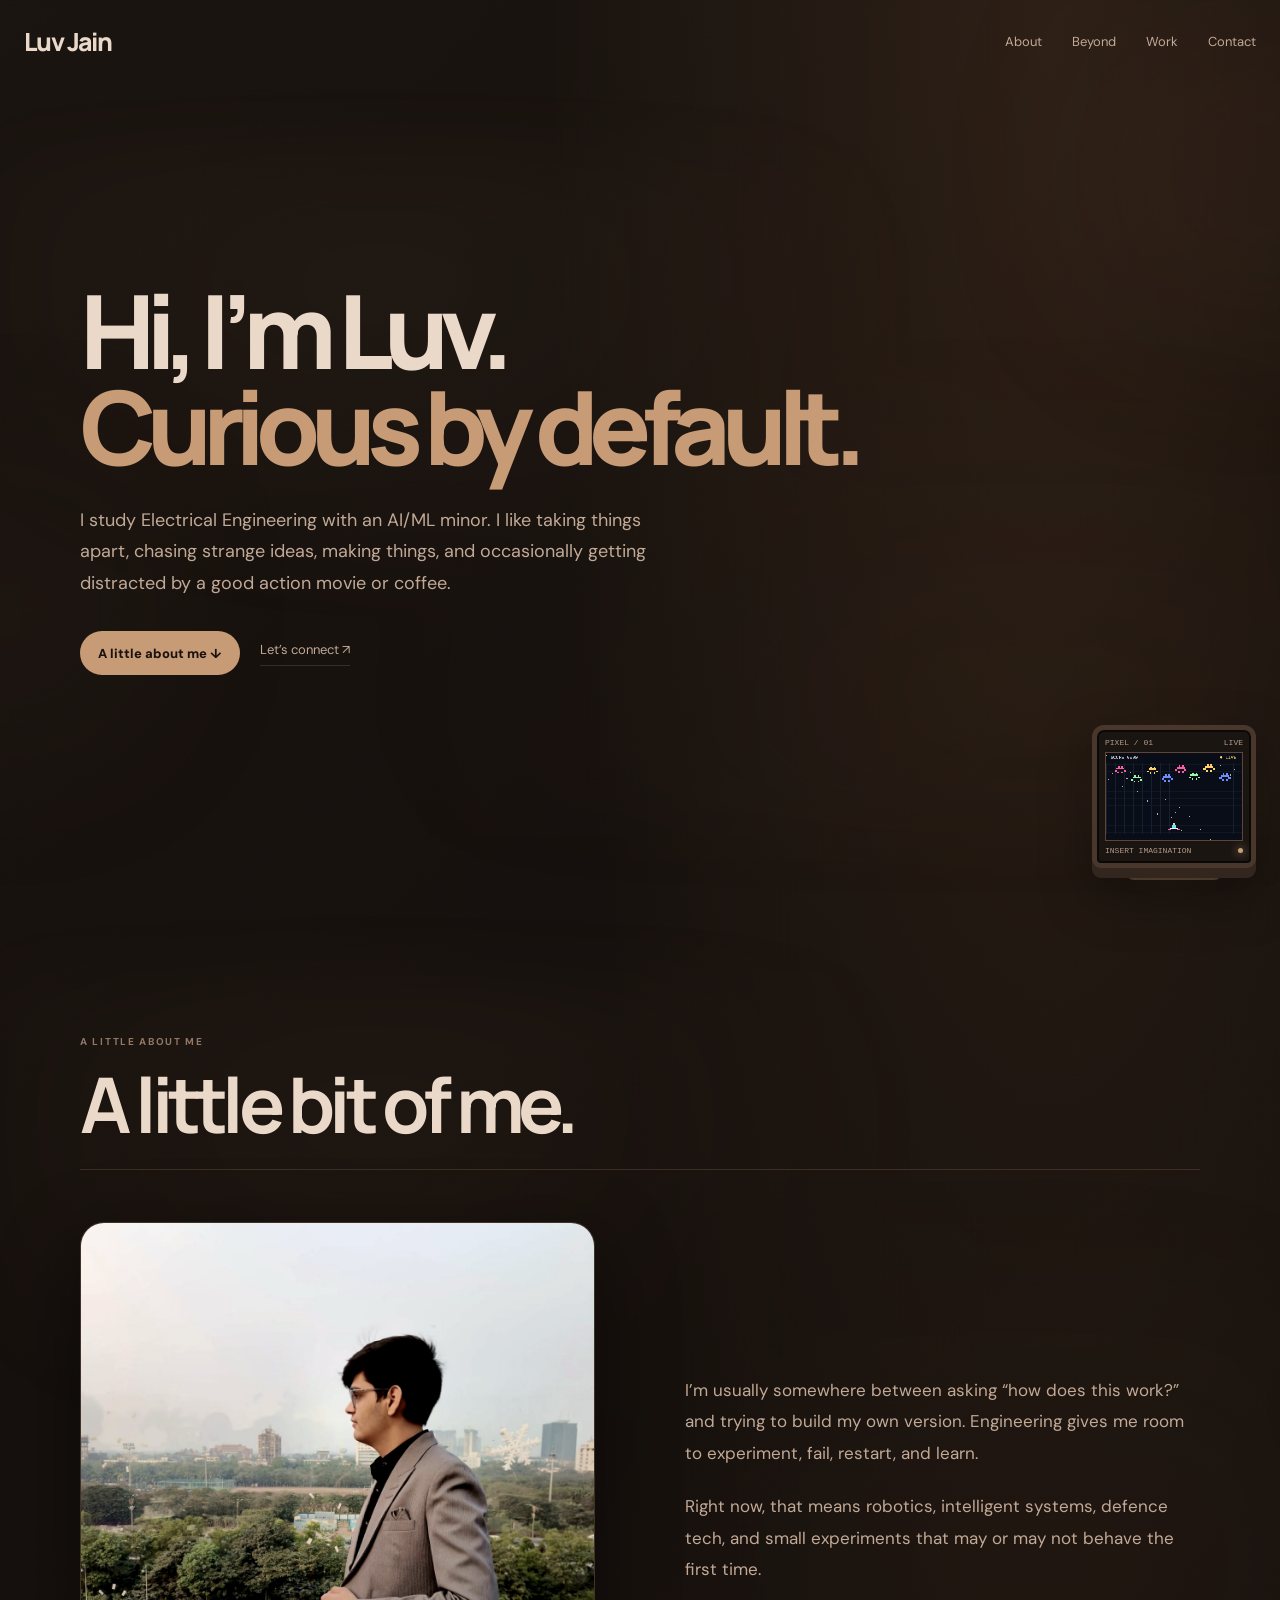
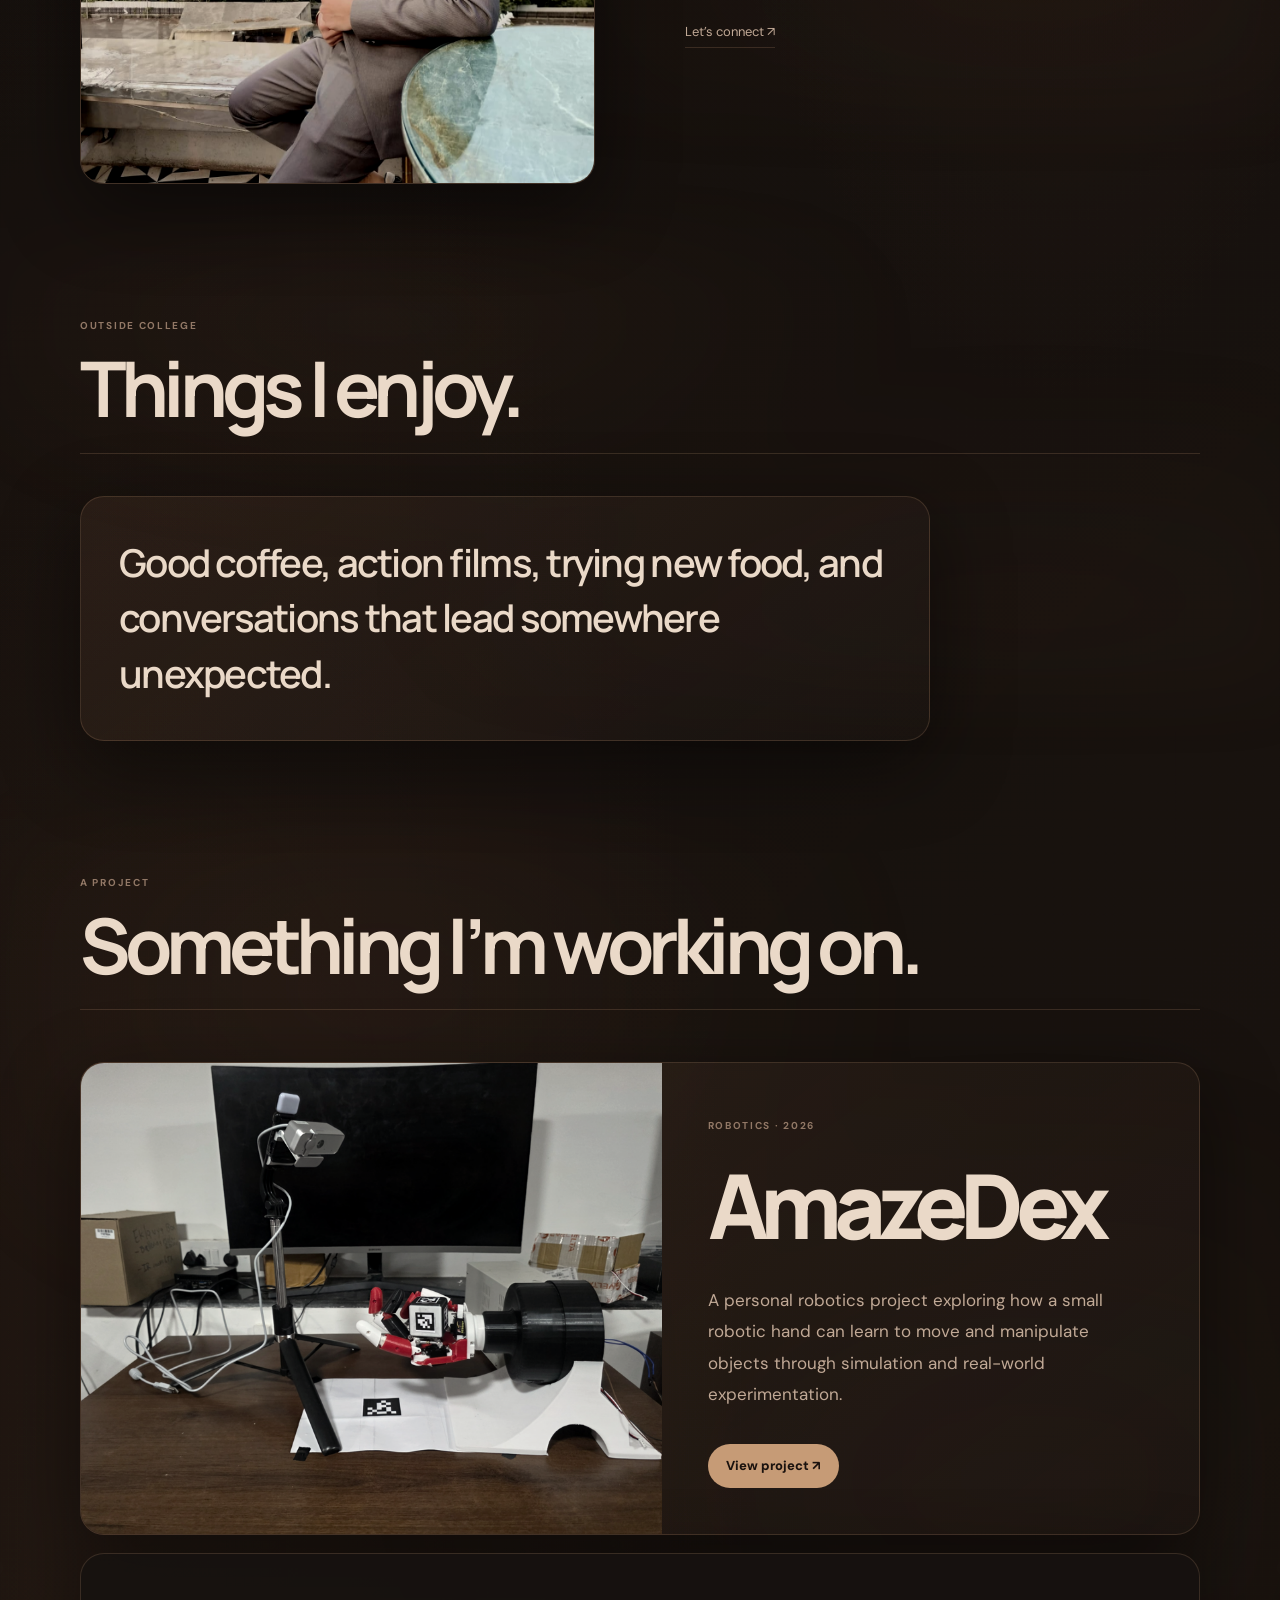
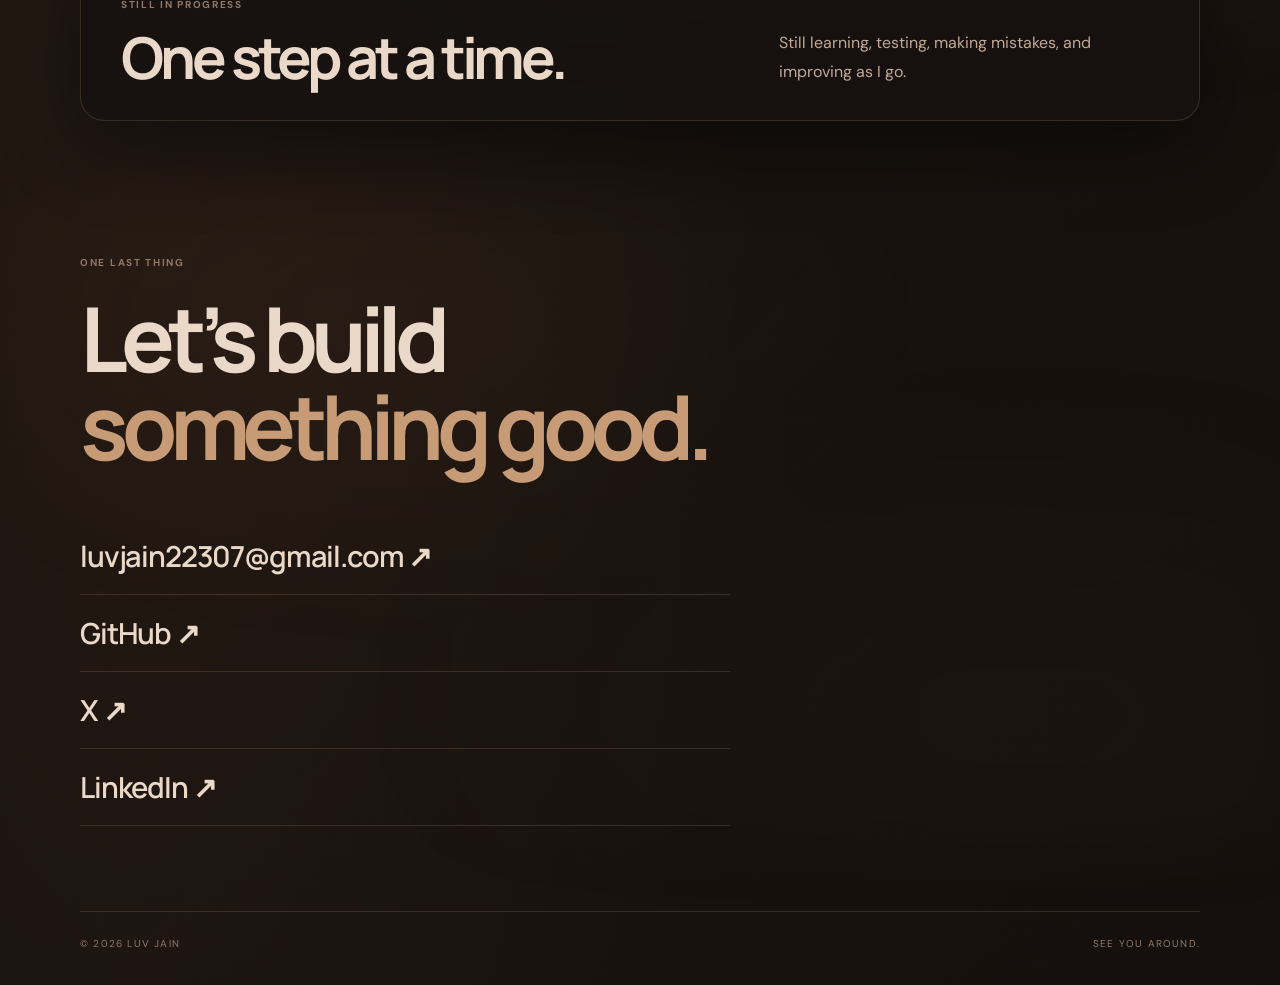
==== commit 2512ac10: "v4 of site b/w simple" ====
--- a/index.html
+++ b/index.html
@@ -10,7 +10,7 @@
 </head>
 <body>
 <div class="ambient ambient-one"></div><div class="ambient ambient-two"></div>
-<header class="site-nav"><a class="wordmark" href="#home">Luv Jain</a><nav class="nav-links"><a href="#about">About</a><a href="#ideas">Beyond</a><a href="#work">Work</a><a href="#contact">Contact</a></nav><button class="menu-button" aria-expanded="false" aria-controls="site-menu" aria-label="Toggle menu">☰</button></header>
+<header class="site-nav"><a class="wordmark" href="#home">Luv Jain</a><nav id="site-menu" class="nav-links"><a href="#about">About</a><a href="#ideas">Beyond</a><a href="#work">Work</a><a href="#contact">Contact</a></nav><button class="menu-button" aria-expanded="false" aria-controls="site-menu" aria-label="Toggle menu">☰</button></header>
 
 <aside class="crt-art" aria-label="A tiny animated retro arcade screen">
   <div class="crt-glow"></div>
@@ -27,12 +27,12 @@
     <button class="arcade-close" id="arcadeClose" type="button" aria-label="Close arcade">×</button>
     <div class="arcade-window-head"><span id="arcadeTitle">LUV ARCADE // SURVIVE</span><span>MOVE · AIM · SURVIVE</span></div>
     <canvas id="arcadeModalCanvas" width="640" height="380" aria-label="Playable pixel arcade game"></canvas>
-    <div class="arcade-window-foot"><span id="arcadeScore">SCORE 0000</span><span>ENEMIES ADVANCE · YOU HAVE 3 LIVES</span></div>
+    <div class="arcade-window-foot"><span id="arcadeScore">SCORE 0000</span><span>MOVE · AIM · SHOOT · SURVIVE</span></div>
   </div>
 </div>
 <main>
-<section id="home" class="hero shell"><div class="hero-copy reveal"><h1>Hi, I’m Luv.<br><span>Curious by default.</span></h1><p class="lead">I study Electrical Engineering with an AI/ML minor. I like taking things apart, chasing strange ideas, making things, and occasionally getting distracted by a good action movie or coffee.</p><div class="actions"><a class="button light" href="#about">A little about me ↓</a><a class="simple-link" href="#contact">Let’s connect ↗</a></div></div><div class="hero-scene" aria-hidden="true"><div class="scene-orbit orbit-a"></div><div class="scene-orbit orbit-b"></div><div class="scene-orbit orbit-c"></div><div class="scene-core"></div><div class="scene-line"></div></div></section>
-<section id="about" class="section shell reveal"><div class="section-heading"><p class="eyebrow">A LITTLE ABOUT ME</p><h2>A little bit of me.</h2></div><div class="about-grid"><div class="portrait-wrap"><img src="assets/portrait.jpg" alt="Luv Jain"></div><div class="copy"><p>I’m usually somewhere between asking “how does this work?” and trying to build my own version. Engineering gives me room to experiment, fail, restart, and learn.</p><p>Right now, that means robotics, intelligent systems, defence tech, and small experiments that may or may not behave the first time.</p><a class="simple-link" href="#contact">Let’s connect ↗</a></div></div></section>
+<section id="home" class="hero shell"><div class="hero-copy reveal"><h1>Hi, I’m Luv.<br><span>Curious by default.</span></h1><p class="lead">I study Electrical Engineering with an AI/ML minor. I like taking things apart, chasing strange ideas, making things, and occasionally getting distracted by a good action movie or coffee.</p><div class="actions"><a class="button light" href="#about">A little about me ↓</a><a class="simple-link" href="#contact">Let’s connect ↗</a></div></div></section>
+<section id="about" class="section shell reveal"><div class="section-heading"><p class="eyebrow">A LITTLE ABOUT ME</p><h2>A little bit of me.</h2></div><div class="about-grid"><div class="portrait-wrap"><img src="assets/portrait.jpg" alt="Luv Jain"></div><div class="copy"><p>I’m usually somewhere between asking “how does this work?” and trying to build my own version. Engineering gives me room to experiment, fail, restart, and learn.</p><p>Right now, that means robotics, intelligent systems, defence tech, and small experiments that may or may not behave the first time.</p><a class="simple-link" href="#contact">Let’s connect ↗</a></div></section>
 <section id="ideas" class="section shell reveal"><div class="section-heading"><p class="eyebrow">OUTSIDE COLLEGE</p><h2>Things I enjoy.</h2></div><div class="ideas-panel"><p>Good coffee, action films, trying new food, and conversations that lead somewhere unexpected.</p></div></section><section id="work" class="section shell reveal"><div class="section-heading"><p class="eyebrow">A PROJECT</p><h2>Something I’m working on.</h2></div><article class="project"><div class="project-image"><img src="assets/amazedex-setup.png" alt="AmazeDex robotic hand setup"></div><div class="project-copy"><p class="eyebrow">ROBOTICS · 2026</p><h3>AmazeDex</h3><p>A personal robotics project exploring how a small robotic hand can learn to move and manipulate objects through simulation and real-world experimentation.</p><a class="button light" href="https://github.com/OMSONTAKKE003/AmazeDex" target="_blank" rel="noreferrer">View project ↗</a></div></article><div class="progress-card"><div><p class="eyebrow">STILL IN PROGRESS</p><h3>One step at a time.</h3></div><p>Still learning, testing, making mistakes, and improving as I go.</p></div></section>
 <section id="contact" class="section shell reveal contact"><p class="eyebrow">ONE LAST THING</p><h2>Let’s build<br><span>something good.</span></h2><div class="contact-links"><a href="mailto:luvjain22307@gmail.com">luvjain22307@gmail.com ↗</a><a href="https://github.com/luvjain22307-hue" target="_blank" rel="noreferrer">GitHub ↗</a><a href="https://x.com/LuvJain22" target="_blank" rel="noreferrer">X ↗</a><a href="https://www.linkedin.com/in/luv-jain-228b87369" target="_blank" rel="noreferrer">LinkedIn ↗</a></div></section>
 </main><footer class="shell"><span>© 2026 LUV JAIN</span><span>SEE YOU AROUND.</span></footer><script src="script.js"></script>
--- a/styles.css
+++ b/styles.css
@@ -1,280 +1,26 @@
-@import url('https://fonts.googleapis.com/css2?family=DM+Sans:wght@400;500;600&family=Space+Grotesk:wght@500;600;700&display=swap');
-:root{--bg:#101112;--panel:#191b1e;--panel2:#22262b;--text:#f1f3f5;--muted:#a8afb8;--dim:#737b85;--line:rgba(235,240,245,.14);--accent:#8fb8d4;--accent-dark:#304b5c}
-*{box-sizing:border-box}html{scroll-behavior:smooth;scroll-padding-top:92px}body{margin:0;background:radial-gradient(circle at 78% 8%,#26343e 0,transparent 34%),radial-gradient(circle at 8% 70%,#1b2025 0,transparent 30%),var(--bg);color:var(--text);font-family:'DM Sans',sans-serif;overflow-x:hidden}.shell{width:min(1120px,calc(100% - 48px));margin:auto}.site-nav{width:min(1240px,calc(100% - 48px));height:92px;margin:auto;display:flex;align-items:center;justify-content:space-between;position:relative;z-index:20}.wordmark{font:700 25px/1 'Space Grotesk';letter-spacing:-.06em;color:var(--text);text-decoration:none}.nav-links{display:flex;gap:30px;align-items:center}.nav-links a{font-size:13px;color:var(--muted);text-decoration:none;transition:color .2s}.nav-links a:hover{color:var(--accent)}.menu-button{display:none;background:none;border:1px solid var(--line);color:var(--text);border-radius:12px;padding:8px 11px;font-size:18px;cursor:pointer}.hero{min-height:calc(100vh - 92px);display:flex;align-items:center;padding:100px 0 150px}.hero-copy{max-width:850px}.eyebrow{font-size:11px;letter-spacing:.14em;color:var(--dim);font-weight:600}.hero h1{font:700 clamp(62px,9vw,122px)/.94 'Space Grotesk';letter-spacing:-.09em;margin:25px 0 34px;max-width:900px}.hero h1 span{color:var(--accent)}.lead{max-width:620px;color:var(--muted);font-size:19px;line-height:1.8}.actions{display:flex;gap:22px;align-items:center;flex-wrap:wrap;margin-top:35px}.button{display:inline-flex;text-decoration:none;padding:14px 19px;border-radius:999px;background:var(--accent);color:#17231b!important;font-size:13px;font-weight:700;transition:transform .25s,background .25s}.button:hover{transform:translateY(-3px);background:#d2e6d4}.simple-link{color:var(--muted);text-decoration:none;font-size:13px;border-bottom:1px solid var(--line);padding-bottom:7px;transition:color .2s}.simple-link:hover{color:var(--accent)}.section{padding-top:125px}.section-heading{border-bottom:1px solid var(--line);padding-bottom:27px}.section-heading h2{font:600 clamp(43px,6vw,80px)/1 'Space Grotesk';letter-spacing:-.075em;margin:18px 0 0}.about-grid{display:grid;grid-template-columns:1fr 1fr;gap:9%;align-items:center;margin-top:52px}.portrait-wrap{border-radius:28px;overflow:hidden;background:var(--panel);border:1px solid var(--line)}.portrait-wrap img{display:block;width:100%;height:560px;object-fit:cover;filter:grayscale(.15) contrast(1.04)}.copy{max-width:530px}.copy p,.project-copy>p:not(.eyebrow){font-size:18px;line-height:1.9;color:var(--muted)}.copy p+p{margin-top:22px}.copy .simple-link{display:inline-block;margin-top:20px}.ideas-panel,.project,.progress-card{border:1px solid var(--line);background:linear-gradient(145deg,rgba(158,185,220,.08),rgba(255,255,255,.018));border-radius:28px}.ideas-panel{max-width:850px;margin-top:42px;padding:40px}.ideas-panel p{margin:0;font:500 clamp(24px,3vw,39px)/1.45 'Space Grotesk';letter-spacing:-.045em;color:var(--text)}.project{display:grid;grid-template-columns:1.08fr 1fr;margin-top:52px;overflow:hidden}.project-image{min-height:430px}.project-image img{width:100%;height:100%;object-fit:cover;display:block;filter:saturate(.7) contrast(1.05)}.project-copy{padding:48px;display:flex;flex-direction:column;align-items:flex-start;justify-content:center}.project-copy h3{font:700 clamp(56px,7vw,96px)/1 'Space Grotesk';letter-spacing:-.09em;margin:18px 0}.project-copy .button{margin-top:16px}.progress-card{margin-top:18px;padding:38px 44px;display:flex;justify-content:space-between;align-items:flex-end;gap:35px;background:#080c14}.progress-card h3{font:600 clamp(34px,4.5vw,62px)/1 'Space Grotesk';letter-spacing:-.07em;margin:18px 0 0}.progress-card>p{max-width:380px;margin:0;color:var(--muted);font-size:16px;line-height:1.8}.contact{padding-bottom:90px}.contact h2{font:600 clamp(54px,7vw,104px)/.98 'Space Grotesk';letter-spacing:-.08em;margin:25px 0 48px}.contact h2 span{color:var(--accent)}.contact-links{display:flex;flex-direction:column;max-width:650px}.contact-links a{display:flex;justify-content:space-between;padding:18px 0;border-bottom:1px solid var(--line);font:500 clamp(18px,2.4vw,29px) 'Space Grotesk';letter-spacing:-.04em;color:var(--text);text-decoration:none;transition:color .2s}.contact-links a:hover{color:var(--accent)}footer{border-top:1px solid var(--line);padding:25px 0 30px;display:flex;justify-content:space-between;color:var(--dim);font-size:10px;letter-spacing:.13em}.reveal{opacity:1;transform:none}.about-focus .portrait-wrap{animation:photo-arrive .8s ease both}@keyframes photo-arrive{from{opacity:.2;transform:translateY(30px) scale(.98)}to{opacity:1;transform:none}}@media(max-width:900px){.nav-links{display:none;position:absolute;right:0;top:70px;flex-direction:column;align-items:stretch;gap:0;min-width:180px;padding:8px;background:#121a29;border:1px solid var(--line);border-radius:16px;box-shadow:0 20px 60px #0008}.nav-links.is-open{display:flex}.nav-links a{padding:13px 14px}.nav-links a+a{border-top:1px solid var(--line)}.menu-button{display:block}.hero{padding:75px 0 110px}.about-grid,.project{grid-template-columns:1fr}.portrait-wrap img{height:500px}.project-image{min-height:300px}.project-copy{padding:35px}.progress-card{display:block}.progress-card>p{margin-top:25px}.section{padding-top:100px}}@media(max-width:500px){.shell,.site-nav{width:calc(100% - 32px)}.site-nav{height:76px}.wordmark{font-size:23px}.hero{padding:55px 0 80px}.hero h1{font-size:58px}.lead{font-size:16px}.section-heading h2{font-size:45px}.portrait-wrap img{height:410px}.copy p,.project-copy>p:not(.eyebrow){font-size:16px}.ideas-panel{padding:28px}.ideas-panel p{font-size:25px}.project-copy{padding:28px}.progress-card{padding:28px 24px}.contact h2{font-size:52px}footer{gap:15px;flex-wrap:wrap}}@media(prefers-reduced-motion:reduce){*,*:before,*:after{animation:none!important;scroll-behavior:auto!important}}
+@import url('https://fonts.googleapis.com/css2?family=DM+Sans:wght@400;500;600&family=Manrope:wght@500;600;700;800&display=swap');
 
+:root{--bg:#15100d;--surface:#211813;--surface2:#2b2019;--surface3:#38281f;--text:#ead9c8;--muted:#c1a996;--dim:#927866;--line:rgba(193,151,116,.20);--accent:#c69b76;--accent-soft:#a97955;--coffee:#81583d;--shadow:0 24px 80px rgba(0,0,0,.48)}
+*{box-sizing:border-box}
+html{scroll-behavior:smooth;scroll-padding-top:82px}
+body{margin:0;overflow-x:hidden;min-width:0;background:radial-gradient(ellipse at 82% 0%,rgba(126,82,51,.22),transparent 34%),radial-gradient(ellipse at 12% 78%,rgba(91,57,38,.18),transparent 38%),linear-gradient(135deg,rgba(255,205,157,.025),transparent 35%,rgba(118,78,52,.035) 70%,transparent),var(--bg);color:var(--text);font-family:'DM Sans',sans-serif}
+body:before{content:"";position:fixed;inset:0;pointer-events:none;opacity:.30;background-image:linear-gradient(115deg,transparent 0 47%,rgba(198,155,118,.035) 47.2%,transparent 47.5%),linear-gradient(25deg,transparent 0 62%,rgba(198,155,118,.025) 62.2%,transparent 62.5%),radial-gradient(rgba(234,217,200,.11) .5px,transparent .5px);background-size:100% 100%,100% 100%,6px 6px;mix-blend-mode:soft-light}
+.shell{width:min(1120px,calc(100% - 48px));margin-inline:auto}.section,.hero{position:relative}.section:before,.hero:before{content:"";position:absolute;inset:8% -8%;pointer-events:none;z-index:0;background:radial-gradient(ellipse at 30% 20%,rgba(173,112,73,.06),transparent 42%),radial-gradient(ellipse at 80% 80%,rgba(88,55,37,.08),transparent 45%);filter:blur(35px)}.hero-copy,.section>*{position:relative;z-index:1}
 
-/* Personal terminal-style startup */
-.boot-locked{overflow:hidden}.boot-screen{position:fixed;inset:0;z-index:100;background:#080b0a;display:grid;place-items:center;padding:24px;transition:opacity .6s ease,visibility .6s ease}.boot-screen.is-leaving{opacity:0;visibility:hidden}.boot-window{width:min(700px,100%);border:1px solid rgba(190,220,202,.2);background:linear-gradient(145deg,#151d18,#080b0a);border-radius:24px;padding:28px;box-shadow:0 25px 100px rgba(0,0,0,.55)}.boot-top{display:flex;justify-content:space-between;color:#75897b;font:11px/1 monospace;letter-spacing:.12em;border-bottom:1px solid rgba(190,220,202,.12);padding-bottom:18px}.boot-lines{margin:38px 0;color:#9bac9f;font:14px/2 monospace}.boot-lines p{margin:0}.prompt{color:#d6e8d8}.ok{color:#6d9b7b;margin-left:12px}.boot-name{font:700 clamp(44px,9vw,92px)/.95 'Space Grotesk',sans-serif;letter-spacing:-.09em;color:#edf4ec;margin:38px 0}.cursor{color:#83ad8e;animation:blink 1s steps(2,end) infinite}.enter-button{border:1px solid #71977c;background:#b8d6bd;color:#101b14;border-radius:999px;padding:13px 18px;font:700 12px monospace;cursor:pointer;transition:transform .2s,background .2s}.enter-button span{margin-left:30px}.enter-button:hover{transform:translateY(-2px);background:#d3e7d6}.boot-hint{color:#66776b;font:11px monospace;margin:18px 0 0}@keyframes blink{50%{opacity:0}}
-@media(max-width:500px){.boot-window{padding:20px}.boot-lines{font-size:11px}.boot-name{margin:30px 0}}
-
-/* warmer, more personal details */
-.hero .eyebrow{letter-spacing:.08em}
-.boot-lines .ok{font-style:italic}
-
-
-/* restrained 3D motion: a floating architectural object, not a logo */
-.hero{position:relative;isolation:isolate;overflow:visible}.hero-copy{position:relative;z-index:2}.hero-scene{position:absolute;right:-10px;top:50%;width:390px;height:390px;transform:translateY(-50%);perspective:900px;pointer-events:none;opacity:.8}.scene-grid{position:absolute;inset:35px;border:1px solid rgba(143,184,212,.18);border-radius:50%;background:repeating-linear-gradient(0deg,transparent 0 27px,rgba(143,184,212,.07) 28px),repeating-linear-gradient(90deg,transparent 0 27px,rgba(143,184,212,.07) 28px);transform:rotateX(66deg) rotateZ(-18deg);animation:grid-drift 16s linear infinite}.scene-cube{position:absolute;left:105px;top:105px;width:180px;height:180px;transform-style:preserve-3d;transform:rotateX(-24deg) rotateY(35deg) rotateZ(8deg);animation:cube-drift 12s ease-in-out infinite}.scene-cube i{position:absolute;inset:0;border:1px solid rgba(205,225,237,.65);background:linear-gradient(135deg,rgba(143,184,212,.16),rgba(255,255,255,.015));backface-visibility:visible}.scene-cube i:nth-child(1){transform:translateZ(90px)}.scene-cube i:nth-child(2){transform:rotateY(180deg) translateZ(90px)}.scene-cube i:nth-child(3){transform:rotateY(90deg) translateZ(90px)}.scene-cube i:nth-child(4){transform:rotateY(-90deg) translateZ(90px)}.scene-cube i:nth-child(5){transform:rotateX(90deg) translateZ(90px)}.scene-cube i:nth-child(6){transform:rotateX(-90deg) translateZ(90px)}.scene-line{position:absolute;width:130%;height:1px;left:-15%;top:50%;background:linear-gradient(90deg,transparent,rgba(143,184,212,.6),transparent);transform:rotate(-28deg);animation:line-sweep 6s ease-in-out infinite}.hero-scene:after{content:'';position:absolute;inset:70px;border:1px solid rgba(143,184,212,.12);border-radius:50%;transform:rotateY(68deg);animation:halo-spin 24s linear infinite}@keyframes cube-drift{0%,100%{transform:rotateX(-24deg) rotateY(35deg) rotateZ(8deg) translateY(0)}50%{transform:rotateX(-10deg) rotateY(205deg) rotateZ(15deg) translateY(-18px)}}@keyframes grid-drift{to{transform:rotateX(66deg) rotateZ(342deg)}}@keyframes halo-spin{to{transform:rotateY(428deg)}}@keyframes line-sweep{50%{opacity:.2;transform:rotate(-28deg) translateY(70px)} }@media(max-width:1100px){.hero-scene{right:-100px;opacity:.28;z-index:0}.hero-copy{max-width:700px}}@media(max-width:700px){.hero-scene{width:260px;height:260px;right:-70px;top:35%;opacity:.2}.scene-cube{left:75px;top:75px;width:110px;height:110px}.scene-cube i:nth-child(1){transform:translateZ(55px)}.scene-cube i:nth-child(2){transform:rotateY(180deg) translateZ(55px)}.scene-cube i:nth-child(3){transform:rotateY(90deg) translateZ(55px)}.scene-cube i:nth-child(4){transform:rotateY(-90deg) translateZ(55px)}.scene-cube i:nth-child(5){transform:rotateX(90deg) translateZ(55px)}.scene-cube i:nth-child(6){transform:rotateX(-90deg) translateZ(55px)}}
-
-
-/* FINAL STARTUP: grunge charcoal / neutral */
-body.intro-active{overflow:hidden}
-.startup{position:fixed;inset:0;z-index:9999;background:#292a28;color:#e6e2d9;display:grid;place-items:center;padding:28px;overflow:hidden;transition:opacity .65s ease,visibility .65s ease}
-.startup.is-done{opacity:0;visibility:hidden;pointer-events:none}
-.startup:before{content:"";position:absolute;inset:0;background:radial-gradient(circle at 50% 35%,rgba(220,215,202,.09),transparent 38%),repeating-linear-gradient(0deg,rgba(255,255,255,.018) 0 1px,transparent 1px 4px);pointer-events:none}
-.startup-grain{position:absolute;inset:-50%;opacity:.09;background-image:url("data:image/svg+xml,%3Csvg viewBox='0 0 180 180' xmlns='http://www.w3.org/2000/svg'%3E%3Cfilter id='n'%3E%3CfeTurbulence type='fractalNoise' baseFrequency='.8' numOctaves='3' stitchTiles='stitch'/%3E%3C/filter%3E%3Crect width='100%25' height='100%25' filter='url(%23n)' opacity='.45'/%3E%3C/svg%3E");pointer-events:none}
-.startup-top{position:absolute;top:30px;left:32px;right:32px;display:flex;justify-content:space-between;font:10px/1.2 monospace;letter-spacing:.16em;color:#9c9a92}
-.startup-center{position:relative;width:min(460px,100%);text-align:left}
-.startup-kicker{font:11px monospace;letter-spacing:.2em;color:#a8a398;margin:0 0 28px}
-.startup h1{font:600 clamp(58px,10vw,100px)/.88 'Space Grotesk',sans-serif;letter-spacing:-.09em;margin:0;color:#f0ece4}
-.startup h1 em{font-style:normal;color:#aaa69d}
-.startup-copy{font-size:15px;line-height:1.7;color:#b9b5ab;max-width:300px;margin:28px 0}
-.signal-grid{display:grid;grid-template-columns:repeat(3,48px);gap:9px;margin:30px 0}
-.signal-cell{width:48px;height:48px;border:1px solid #686963;background:#383936;cursor:pointer;transition:background .18s,transform .18s,border-color .18s}
-.signal-cell:hover{background:#77766e;transform:translateY(-2px)}
-.signal-cell.target{border:1px solid #e5e0d5;box-shadow:inset 0 0 0 5px #383936;background:#aaa79d}
-.signal-cell.wrong{background:#77716a;transform:translateX(3px)}
-.startup-status{font:10px monospace;letter-spacing:.08em;color:#85847c;margin:25px 0 0}
-.skip-start{position:absolute;right:32px;bottom:30px;background:transparent;border:0;color:#aaa79d;font:11px monospace;cursor:pointer;padding:10px}
-.skip-start:hover{color:#f0ece4}
-.hero-scene{display:none!important}
-@media(max-width:500px){.startup{padding:22px}.startup-top{top:24px;left:22px;right:22px}.startup h1{font-size:64px}.signal-grid{grid-template-columns:repeat(3,43px)}.signal-cell{width:43px;height:43px}.skip-start{right:18px;bottom:18px}}
-
-/* V24 — deeper charcoal, layered neutrals, personal entry moment */
-:root{--bg:#171717;--panel:#202020;--panel2:#2a2927;--text:#f0eee8;--muted:#b1aea6;--dim:#85827b;--line:rgba(240,238,232,.16);--accent:#d0cbc0;--accent-dark:#777269}
-body{background:radial-gradient(circle at 80% 0%,#34312c 0,transparent 32%),radial-gradient(circle at 0% 80%,#252422 0,transparent 34%),var(--bg)}
-.hero h1 span,.contact h2 span{color:#bdb7aa}.button{background:#d0cbc0;color:#1c1b19!important}.button:hover{background:#eee9df}.nav-links a:hover,.simple-link:hover{color:#ded8cc}
-.startup{background:#252422;color:#e9e5dc}.startup:before{background:radial-gradient(circle at 50% 35%,rgba(230,224,211,.09),transparent 40%),repeating-linear-gradient(0deg,rgba(255,255,255,.018) 0 1px,transparent 1px 4px)}
-.startup-top{color:#aaa49a}.startup-center{width:min(650px,100%)}.startup-kicker{color:#aaa49a}.startup h1 em{color:#aaa398}.startup-copy{color:#bdb7ad}.route-grid{display:grid;grid-template-columns:repeat(3,1fr);gap:10px;margin:34px 0 24px}.route-card{min-height:155px;text-align:left;padding:18px;background:#302f2b;border:1px solid #555149;color:#e9e5dc;cursor:pointer;display:flex;flex-direction:column;justify-content:space-between;transition:transform .25s ease,background .25s ease,border-color .25s ease}.route-card span{font:11px monospace;color:#9e988d}.route-card strong{font:600 25px/1 'Space Grotesk';letter-spacing:-.06em}.route-card small{font:12px/1.4 'DM Sans';color:#aaa49a}.route-card:hover{transform:translateY(-6px);background:#3b3934;border-color:#c8c0b2}.route-card.selected{background:#d0cbc0;color:#242320;border-color:#eee9df;transform:translateY(-8px)}.route-card.selected span,.route-card.selected small{color:#69645b}.startup-status{color:#999388}.skip-start{color:#bdb6aa}.skip-start:hover{color:#f0ece4}
-@media(max-width:560px){.route-grid{grid-template-columns:1fr;gap:8px}.route-card{min-height:94px}.route-card strong{font-size:23px}.route-card small{font-size:11px}}
-.intro-screen{display:none!important}
-
-/* V25 — grunge charcoal with one sharp cinematic color punch */
-:root{--bg:#151515;--panel:#202020;--panel2:#292929;--text:#eeeae2;--muted:#aaa59d;--dim:#77736d;--line:rgba(238,234,226,.15);--accent:#c94a3d;--accent-dark:#713029}
-body{background:radial-gradient(circle at 78% 8%,#383331 0,transparent 31%),radial-gradient(circle at 5% 80%,#242424 0,transparent 35%),var(--bg)}
-.startup{background:#191817;color:#eeeae2}
-.startup:before{background:radial-gradient(circle at 50% 45%,rgba(201,74,61,.12),transparent 32%),repeating-linear-gradient(0deg,rgba(255,255,255,.025) 0 1px,transparent 1px 4px)}
-.startup-top{color:#8e8981}.startup-center{width:min(680px,100%)}.startup-kicker{color:#a49b91;margin-bottom:26px}.startup h1{font-size:clamp(64px,11vw,124px);line-height:.82;letter-spacing:-.105em;text-transform:uppercase}.startup h1 em{color:#c94a3d;font-style:normal}.startup-copy{max-width:370px;color:#b8b0a6;margin:30px 0 34px}.impact-line{position:absolute;left:-20%;top:52%;width:140%;height:2px;background:linear-gradient(90deg,transparent 0%,transparent 34%,#c94a3d 47%,#f1b0a8 50%,#c94a3d 53%,transparent 66%,transparent 100%);opacity:.35;transform:rotate(-12deg) scaleX(0);transform-origin:center;box-shadow:0 0 24px rgba(201,74,61,.65)}.startup:not(.is-done) .impact-line{animation:impact-sweep 1.8s cubic-bezier(.2,.8,.2,1) .2s forwards}.enter-impact{display:flex;align-items:center;justify-content:space-between;gap:65px;min-width:245px;padding:15px 17px;border:1px solid #8f3d34;background:#c94a3d;color:#171413;font:700 11px/1 monospace;letter-spacing:.08em;cursor:pointer;transition:transform .2s,background .2s}.enter-impact b{font-size:20px;font-weight:400}.enter-impact:hover{background:#e06456;transform:translateX(5px)}.startup-status{color:#817a72}.skip-start{color:#aaa097}.startup.impact .startup-center{animation:impact-hit .52s ease both}.startup.impact .impact-line{animation:impact-flash .52s ease both}.startup.impact .startup-grain{opacity:.2}@keyframes impact-sweep{0%{transform:rotate(-12deg) scaleX(0);opacity:0}35%{opacity:.8}100%{transform:rotate(-12deg) scaleX(1);opacity:.35}}@keyframes impact-flash{0%{transform:rotate(-12deg) scaleX(1);opacity:.35}45%{opacity:1;box-shadow:0 0 70px rgba(201,74,61,.95)}100%{transform:rotate(-12deg) scaleX(1.4);opacity:0}}@keyframes impact-hit{0%{transform:translateX(0)}25%{transform:translateX(-5px)}45%{transform:translateX(4px)}100%{transform:translateX(0)}}
-@media(max-width:560px){.startup h1{font-size:70px}.enter-impact{width:100%;min-width:0}.startup-copy{font-size:14px}}
-/* V26 — colorful, chaotic, personal startup over charcoal base */
-.startup{background:#242326;color:#f4f0e8;isolation:isolate}
-.startup:before{background:radial-gradient(circle at 50% 45%,rgba(255,255,255,.07),transparent 42%),repeating-linear-gradient(0deg,rgba(255,255,255,.025) 0 1px,transparent 1px 5px)}
-.startup-top{font-family:'DM Sans',sans-serif;font-weight:700;letter-spacing:.08em;color:#bdb6ae}
-.startup-center{width:min(780px,100%);z-index:2}
-.startup-kicker{font-family:'DM Sans',sans-serif;font-weight:700;color:#d2c9bd;letter-spacing:.12em;margin-bottom:24px}
-.startup h1{font-family:'Space Grotesk',sans-serif;font-weight:800;font-size:clamp(58px,10vw,118px);line-height:.82;letter-spacing:-.1em;transform:rotate(-2deg);text-shadow:8px 8px 0 #ff5b36}
-.startup h1 em{color:#a8f04d;font-style:normal;text-shadow:6px 6px 0 #7357ff}
-.startup-copy{max-width:410px;font-size:16px;line-height:1.7;color:#d0c8bf;margin:32px 0}
-.enter-impact{border:0;background:#a8f04d;color:#20221e;border-radius:999px;padding:17px 23px;min-width:230px;box-shadow:7px 7px 0 #ff5b36;transform:rotate(-2deg);font-family:'DM Sans',sans-serif;font-weight:800;letter-spacing:.04em;transition:transform .18s,box-shadow .18s,background .18s}
-.enter-impact:hover{background:#c7ff7c;transform:translate(-3px,-3px);box-shadow:10px 10px 0 #7357ff}
-.startup-status{font-family:'DM Sans',sans-serif;color:#a8a09a;margin-top:28px}
-.skip-start{font-family:'DM Sans',sans-serif;color:#d0c8bf}
-.splash{position:absolute;z-index:0;border-radius:48% 52% 63% 37%;filter:blur(.2px);mix-blend-mode:screen;animation:blob-bounce 5s ease-in-out infinite}
-.splash-a{width:380px;height:280px;background:#ff5b36;left:-100px;top:8%;transform:rotate(28deg)}
-.splash-b{width:430px;height:340px;background:#7357ff;right:-150px;bottom:5%;transform:rotate(-24deg);animation-delay:-1.8s}
-.splash-c{width:220px;height:180px;background:#a8f04d;right:22%;top:-80px;animation-delay:-3s}
-@keyframes blob-bounce{0%,100%{translate:0 0;rotate:0deg}50%{translate:18px -25px;rotate:12deg}}
-@media(max-width:560px){.startup h1{font-size:65px;text-shadow:5px 5px 0 #ff5b36}.startup h1 em{text-shadow:4px 4px 0 #7357ff}.splash-a{left:-180px}.splash-b{right:-220px}.enter-impact{width:auto}}
-
-
-/* V27 — persistent tiny Mario side quest; no boot overlay */
-.startup,.intro-screen{display:none!important}
-body{overflow-x:hidden}
-.mini-mario{position:fixed;right:22px;bottom:20px;width:230px;z-index:30;pointer-events:none;filter:drop-shadow(0 12px 20px rgba(0,0,0,.28))}
-.mario-label{font:700 9px/1.2 monospace;letter-spacing:.1em;color:#d8d0c4;background:#202020;border:1px solid rgba(240,235,225,.18);border-bottom:0;padding:8px 10px;text-align:center}
-.mario-screen{height:116px;position:relative;overflow:hidden;border:1px solid rgba(240,235,225,.22);background:#b9b0a0;isolation:isolate}
-.mario-sky{position:absolute;inset:0;background:linear-gradient(#9a9b91 0%,#c7c0b2 70%,#8e8a80 70%,#77746d 100%);z-index:-2}
-.mario-ground{position:absolute;bottom:0;left:0;right:0;height:26px;background:repeating-linear-gradient(90deg,#5d5b55 0 14px,#77736a 14px 28px);border-top:3px solid #353532}
-.mario-cloud{position:absolute;width:44px;height:12px;background:#ded8cc;border-radius:12px;opacity:.8;animation:cloud-drift 14s linear infinite}
-.cloud-one{top:20px;left:12px}.cloud-two{top:42px;left:140px;animation-delay:-7s}
-.mario-pipe{position:absolute;bottom:25px;right:24px;width:24px;height:35px;background:#60665e;border:3px solid #30352f;border-bottom:0}
-.mario-block{position:absolute;top:32px;width:22px;height:22px;display:grid;place-items:center;background:#b1a58e;color:#39362f;border:2px solid #48443d;font:bold 14px monospace;animation:block-bob 1.5s ease-in-out infinite}
-.block-one{left:72px}.block-two{left:98px;animation-delay:-.75s}
-.mario-player{position:absolute;left:-25px;bottom:25px;width:18px;height:25px;background:#34383a;border:2px solid #1f2224;animation:mario-run 7s linear infinite}
-.mario-player:before{content:"";position:absolute;left:-3px;top:-7px;width:20px;height:8px;background:#555d62;border:2px solid #1f2224}
-.mario-player:after{content:"";position:absolute;left:1px;bottom:-5px;width:5px;height:5px;background:#1f2224;box-shadow:10px 0 #1f2224}
-.mario-coin{position:absolute;color:#eee1a7;font:bold 16px monospace;animation:coin-float 1.7s ease-in-out infinite}.coin-one{left:152px;top:29px}.coin-two{left:176px;top:55px;animation-delay:-.8s}
-@keyframes mario-run{0%{left:-25px;transform:translateY(0)}12%{transform:translateY(-9px)}24%{transform:translateY(0)}48%{left:205px;transform:translateY(0)}52%{left:205px;transform:translateY(-12px)}58%{left:205px;transform:translateY(0)}100%{left:-25px;transform:translateY(0)}}
-@keyframes cloud-drift{from{transform:translateX(0)}to{transform:translateX(100px)}}
-@keyframes block-bob{50%{transform:translateY(-4px)}}
-@keyframes coin-float{50%{transform:translateY(-8px) rotate(12deg)}}
-@media(max-width:600px){.mini-mario{right:12px;bottom:12px;width:180px;transform:scale(.9);transform-origin:bottom right}.mario-screen{height:95px}.mario-label{font-size:8px}}
-
-/* Original continuous space-fighter easter egg */
-.space-arcade{position:fixed;right:22px;bottom:20px;width:320px;z-index:30;background:#111214;border:1px solid rgba(220,216,205,.25);box-shadow:0 16px 45px #0008;pointer-events:auto}
-.arcade-head,.arcade-foot{display:flex;justify-content:space-between;padding:8px 10px;color:#a9a59d;font:9px/1.2 monospace;letter-spacing:.08em}
-.arcade-head{border-bottom:1px solid rgba(220,216,205,.15)}.arcade-foot{border-top:1px solid rgba(220,216,205,.15);color:#777872}
-#spaceCanvas{display:block;width:100%;height:auto;image-rendering:auto}
-@media(max-width:600px){.space-arcade{right:10px;bottom:10px;width:230px}.arcade-head,.arcade-foot{font-size:8px}}
-
-/* V29 — compact corner arcade: continuous, borderless-feeling, never dominates the page */
-.space-arcade{right:16px;bottom:14px;width:190px;background:rgba(20,20,20,.88);border:1px solid rgba(220,216,205,.18);box-shadow:0 10px 28px rgba(0,0,0,.22);border-radius:4px;overflow:hidden}
-.arcade-head,.arcade-foot{padding:5px 7px;font-size:7px;letter-spacing:.06em}
-.arcade-foot{font-size:6px}
-#spaceCanvas{width:100%;height:auto;background:#111214}
-@media(max-width:600px){.space-arcade{right:9px;bottom:9px;width:145px}.arcade-head,.arcade-foot{font-size:6px}}
-
-
-/* Tiny living desk scene — free-floating corner detail, not a section */
-.desk-companion{position:fixed;right:24px;bottom:18px;width:174px;height:126px;z-index:25;pointer-events:none;filter:drop-shadow(0 12px 20px rgba(0,0,0,.28));}
-.desk-line{position:absolute;left:0;right:0;bottom:8px;height:3px;background:#514d48;border-radius:50%;transform:skewX(-22deg);}
-.desk-lamp{position:absolute;right:17px;top:3px;width:34px;height:40px;border-left:3px solid #77716a;transform:rotate(7deg);}
-.desk-lamp:before{content:"";position:absolute;left:-13px;top:0;width:39px;height:18px;background:#b8aa91;border:2px solid #57534c;border-radius:50% 50% 35% 35%;transform:rotate(-12deg);}
-.desk-lamp:after{content:"";position:absolute;left:-19px;top:16px;width:53px;height:30px;background:radial-gradient(ellipse at center,rgba(214,181,119,.28),transparent 70%);}
-.desk-lamp span{position:absolute;left:-5px;bottom:-4px;width:18px;height:4px;background:#625d55;border-radius:50%;}
-.desk-light{position:absolute;right:-3px;top:28px;width:75px;height:66px;background:radial-gradient(ellipse at center,rgba(207,180,133,.12),transparent 68%);}
-.coder{position:absolute;left:42px;bottom:22px;width:56px;height:66px;animation:coder-breathe 4s ease-in-out infinite;transform-origin:bottom center;}
-.coder-head{position:absolute;left:13px;top:0;width:30px;height:27px;background:#8d8982;border:2px solid #343535;border-radius:9px 9px 7px 7px;transform:rotate(-3deg);}
-.coder-head:before{content:"";position:absolute;left:7px;top:10px;width:4px;height:4px;background:#242626;box-shadow:12px 0 #242626;border-radius:50%;}
-.coder-body{position:absolute;left:7px;top:25px;width:43px;height:34px;background:#555b5d;border:2px solid #303334;border-radius:10px 10px 5px 5px;}
-.coder-arm{position:absolute;left:0;top:34px;width:18px;height:8px;background:#777a78;border:2px solid #303334;border-radius:8px;transform:rotate(18deg);}
-.coder-screen{position:absolute;left:18px;top:37px;width:45px;height:27px;background:#292d2e;border:2px solid #77716a;box-shadow:0 0 16px rgba(190,167,125,.13);transform:skewY(-4deg);}
-.coder-screen span{position:absolute;left:5px;top:3px;color:#c6b18e;font:11px monospace;animation:cursor-blink 1s steps(2,end) infinite;}
-.coffee{position:absolute;left:111px;bottom:18px;width:20px;height:17px;background:#9d9588;border:2px solid #44423e;border-radius:3px 3px 7px 7px;animation:coffee-nudge 5s ease-in-out infinite;}
-.coffee:after{content:"";position:absolute;right:-8px;top:3px;width:8px;height:8px;border:2px solid #44423e;border-left:0;border-radius:0 8px 8px 0;}
-.coffee span{position:absolute;left:3px;top:-10px;width:8px;height:11px;border-left:2px solid rgba(215,204,185,.35);border-radius:50%;animation:steam 2.8s ease-in-out infinite;}
-@keyframes coder-breathe{0%,100%{transform:translateY(0)}50%{transform:translateY(-2px)}}
-@keyframes cursor-blink{50%{opacity:0}}
-@keyframes coffee-nudge{0%,85%,100%{transform:rotate(0)}90%{transform:rotate(-5deg)}}
-@keyframes steam{0%{opacity:0;transform:translateY(5px)}40%{opacity:.8}100%{opacity:0;transform:translate(-3px,-9px)}}
-@media(max-width:600px){.desk-companion{right:10px;bottom:10px;transform:scale(.78);transform-origin:bottom right;}}
-
-.space-arcade,.mini-mario{display:none!important;}
-
-
-
-
-/* V32 — small animated desk vignette: personality lives in the corner, not a separate section */
-:root{--accent:#c8c4bb;--warm:#d7a66b;--screen:#86a9bd;--ink:#171717}
-body{background:radial-gradient(circle at 78% 22%,rgba(120,125,130,.10),transparent 30%),#171717;color:#e9e7e1}
-.hero h1 span,.contact h2 span{color:#b7b3ab}.button{background:#d8d4cc;color:#171717!important}.button:hover{background:#f0ece4}
-.desk-vignette{position:fixed;right:22px;bottom:14px;width:250px;height:180px;z-index:12;pointer-events:none;filter:drop-shadow(0 18px 24px rgba(0,0,0,.35));opacity:.98}
-.desk-glow{position:absolute;right:20px;top:25px;width:145px;height:115px;background:radial-gradient(ellipse,rgba(215,166,107,.18),transparent 70%);animation:glow-breathe 5s ease-in-out infinite}
-.desk-shelf{position:absolute;right:0;bottom:12px;width:246px;height:9px;background:#4c4a47;border:1px solid #6a655e;transform:skewX(-13deg);border-radius:2px}
-.lamp{position:absolute;right:18px;top:4px;width:7px;height:83px;background:#77736d;transform:rotate(13deg);transform-origin:top center}
-.lamp:before{content:"";position:absolute;left:-19px;top:-2px;width:54px;height:27px;background:#b9b1a3;border:2px solid #5c5953;border-radius:55% 45% 25% 25%;transform:rotate(-17deg);box-shadow:0 5px 0 #363534}
-.lamp:after{content:"";position:absolute;left:-42px;top:20px;width:112px;height:100px;background:radial-gradient(ellipse,rgba(215,166,107,.18),transparent 68%)}
-.lamp span{position:absolute;left:-11px;bottom:-4px;width:29px;height:5px;background:#55514b;border-radius:50%}
-.monitor{position:absolute;left:76px;bottom:40px;width:91px;height:58px;background:#252b2e;border:3px solid #696d6b;border-radius:5px;transform:skewY(-3deg);box-shadow:0 0 20px rgba(134,169,189,.09)}
-.monitor:after{content:"";position:absolute;left:35px;bottom:-14px;width:19px;height:12px;background:#67645e}.monitor b{position:absolute;right:7px;top:5px;font-size:7px;color:#c86e52}
-.screen-lines{position:absolute;inset:10px 8px}.screen-lines i{display:block;width:65%;height:2px;margin:5px 0;background:#86a9bd;opacity:.55}.screen-lines i:nth-child(2){width:85%;background:#d7a66b}.screen-lines i:nth-child(3){width:42%}.screen-lines i:nth-child(4){width:72%;background:#b9b1a3}
-.coder-person{position:absolute;left:32px;bottom:29px;width:73px;height:93px;animation:person-shift 6s ease-in-out infinite;transform-origin:bottom center}
-.head{position:absolute;left:21px;top:5px;width:31px;height:33px;background:#a69b8d;border:2px solid #393a3a;border-radius:45% 45% 42% 42%;transform:rotate(-8deg)}
-.hair{position:absolute;left:16px;top:0;width:41px;height:25px;background:#27282a;border-radius:65% 45% 35% 35%;transform:rotate(-8deg);z-index:2}.hoodie{position:absolute;left:5px;top:34px;width:64px;height:57px;background:#4a5156;border:2px solid #292c2e;border-radius:22px 22px 7px 7px}.arm{position:absolute;left:44px;top:57px;width:45px;height:13px;background:#6e7477;border:2px solid #292c2e;border-radius:10px;transform:rotate(-13deg);z-index:3}
-.mug{position:absolute;right:76px;bottom:22px;width:22px;height:19px;background:#c5b6a0;border:2px solid #514b43;border-radius:3px 3px 8px 8px;animation:mug-wiggle 8s ease-in-out infinite}.mug:after{content:"";position:absolute;right:-10px;top:4px;width:10px;height:9px;border:2px solid #514b43;border-left:0;border-radius:0 8px 8px 0}.mug span{position:absolute;left:5px;top:-13px;width:9px;height:15px;border-left:2px solid rgba(231,221,204,.45);border-radius:50%;animation:steam-rise 3s ease-in-out infinite}
-.notebook{position:absolute;left:171px;bottom:20px;width:50px;height:26px;background:#847b6d;border:2px solid #403d38;transform:rotate(-8deg)}.desk-shadow{position:absolute;left:15px;right:0;bottom:0;height:7px;background:#090909;border-radius:50%;filter:blur(3px)}
-@keyframes glow-breathe{0%,100%{opacity:.55}50%{opacity:1}}@keyframes person-shift{0%,100%{transform:translateY(0) rotate(0)}50%{transform:translateY(-2px) rotate(-1deg)}}@keyframes mug-wiggle{0%,92%,100%{transform:rotate(0)}95%{transform:rotate(-5deg)}}@keyframes steam-rise{0%{opacity:0;transform:translateY(4px)}35%{opacity:.8}100%{opacity:0;transform:translate(-4px,-12px)}}
-@media(max-width:600px){.desk-vignette{right:3px;bottom:8px;transform:scale(.72);transform-origin:bottom right;opacity:.75}.hero h1{font-size:clamp(50px,15vw,82px)}}
-
-/* V33 — warm charcoal coffee sculpture: no character, no panel, no game */
-:root{
-  --bg:#181716;
-  --panel:#24211e;
-  --panel2:#302b26;
-  --text:#eee9e0;
-  --muted:#aaa197;
-  --dim:#766f66;
-  --line:rgba(238,233,224,.14);
-  --accent:#c5b39b;
-}
-body{
-  background:
-    radial-gradient(circle at 76% 20%,rgba(116,91,65,.13),transparent 28%),
-    radial-gradient(circle at 15% 78%,rgba(112,103,94,.08),transparent 34%),
-    #181716;
-}
-.hero h1 span,.contact h2 span{color:#c5b39b}
-.button{background:#d5c9b8;color:#211d19!important}
-.button:hover{background:#f0e6d7}
-
-/* Hide previous decorative desk/coder remnants */
-.desk-vignette .desk-glow,.desk-vignette .desk-shelf,.desk-vignette .lamp,.desk-vignette .monitor,
-.desk-vignette .coder-person,.desk-vignette .mug,.desk-vignette .notebook,.desk-vignette .desk-shadow{display:none}
-.coffee-art{
-  position:fixed;right:18px;bottom:12px;width:260px;height:205px;z-index:12;pointer-events:none;
-  filter:drop-shadow(0 18px 25px rgba(0,0,0,.42));
-  transform-origin:bottom right;animation:coffee-float 8s ease-in-out infinite;
-}
-.coffee-halo{position:absolute;right:8px;bottom:18px;width:235px;height:175px;background:radial-gradient(ellipse,rgba(171,126,79,.16),transparent 68%);filter:blur(3px)}
-.coffee-table{position:absolute;left:5px;right:0;bottom:8px;height:13px;background:linear-gradient(180deg,#665448,#302b26);border:1px solid #887363;transform:skewX(-18deg);border-radius:50%;box-shadow:0 7px 0 rgba(0,0,0,.3)}
-.coffee-saucer{position:absolute;left:66px;bottom:18px;width:140px;height:28px;border-radius:50%;background:linear-gradient(180deg,#c1ad94,#71604f 65%,#3a3028);border:2px solid #8f7a64;transform:rotate(-5deg);box-shadow:inset 0 -5px 0 rgba(33,26,21,.35)}
-.coffee-cup{position:absolute;left:79px;bottom:34px;width:111px;height:106px;transform:rotate(-5deg);transform-style:preserve-3d}
-.coffee-cup:before{content:"";position:absolute;inset:0;border-radius:18px 18px 40px 40px;background:linear-gradient(90deg,#5c493b 0%,#b59b7e 20%,#d4bea0 48%,#8c725b 80%,#493a30 100%);border:2px solid #332a24;box-shadow:inset -12px 0 18px rgba(44,31,22,.3),inset 10px 0 15px rgba(255,238,209,.18)}
-.coffee-rim{position:absolute;left:-5px;top:-8px;width:121px;height:31px;border-radius:50%;background:linear-gradient(180deg,#e0cdb1,#8f735a);border:3px solid #352a22;z-index:3;transform:rotate(-1deg)}
-.coffee-liquid{position:absolute;left:4px;top:-2px;width:105px;height:20px;border-radius:50%;background:radial-gradient(ellipse at 38% 35%,#9b6941 0 8%,#4b2c1c 38%,#241710 85%);border:2px solid #6e4b32;z-index:4;animation:coffee-surface 5s ease-in-out infinite}
-.coffee-handle{position:absolute;right:-29px;top:24px;width:45px;height:48px;border:11px solid #9b8065;border-left-width:9px;border-radius:50%;z-index:-1;box-shadow:inset -4px 0 #49382c}
-.coffee-highlight{position:absolute;left:18px;top:18px;width:12px;height:64px;border-radius:50%;background:rgba(255,241,217,.18);filter:blur(1px);z-index:5;transform:rotate(7deg)}
-.coffee-steam{position:absolute;bottom:139px;width:19px;height:67px;border-left:3px solid rgba(222,211,193,.38);border-radius:50%;filter:blur(.3px);opacity:0;animation:coffee-steam 4.5s ease-in-out infinite}
-.steam-one{left:113px;transform:rotate(9deg)}.steam-two{left:142px;height:79px;animation-delay:-1.6s;transform:rotate(-8deg)}.steam-three{left:165px;height:58px;animation-delay:-3s;transform:rotate(12deg)}
-.coffee-caption{position:absolute;right:0;bottom:0;color:#8e8174;font:9px/1.2 monospace;letter-spacing:.08em;text-transform:lowercase;opacity:.8}
-@keyframes coffee-float{0%,100%{transform:translateY(0) rotate(0)}50%{transform:translateY(-4px) rotate(-.6deg)}}
-@keyframes coffee-surface{0%,100%{transform:scaleX(1) rotate(0)}50%{transform:scaleX(.96) rotate(-1deg)}}
-@keyframes coffee-steam{0%{opacity:0;transform:translateY(8px) scaleX(.8)}25%{opacity:.65}75%{opacity:.3}100%{opacity:0;transform:translate(-9px,-35px) scaleX(1.2)}}
-@media(max-width:600px){.coffee-art{right:2px;bottom:8px;transform:scale(.72);transform-origin:bottom right;opacity:.86}.coffee-caption{font-size:8px}}
-
-/* V34 — compact physical CRT arcade detail; no dedicated section or game boundary */
-:root{
-  --bg:#111214;
-  --panel:#1b1d20;
-  --panel2:#25282c;
-  --text:#f0f1ef;
-  --muted:#a7abb0;
-  --dim:#777d84;
-  --line:rgba(240,241,239,.14);
-  --accent:#c4cbd2;
-}
-body{
-  background:
-    radial-gradient(circle at 84% 16%,rgba(91,104,119,.13),transparent 30%),
-    radial-gradient(circle at 12% 78%,rgba(67,72,80,.13),transparent 32%),
-    #111214;
-}
-.hero h1 span,.contact h2 span{color:#c4cbd2}
-.button{background:#d9dde0;color:#17191c!important}
-.button:hover{background:#ffffff}
-.nav-links a:hover,.simple-link:hover,.contact-links a:hover{color:#e1e5e8}
-.coffee-art,.desk-vignette{display:none!important}
-.crt-art{
-  position:fixed;right:24px;bottom:20px;width:254px;height:205px;z-index:18;
-  pointer-events:none;filter:drop-shadow(0 18px 26px rgba(0,0,0,.42));
-  animation:crt-hover 9s ease-in-out infinite;
-}
-.crt-glow{position:absolute;inset:6px 0 20px;border-radius:50%;background:radial-gradient(ellipse,rgba(77,127,175,.16),transparent 68%);filter:blur(8px)}
-.crt-monitor{position:absolute;left:5px;top:8px;width:244px;height:170px;padding:10px 11px 9px;border:2px solid #454b52;border-radius:19px 19px 14px 14px;background:linear-gradient(145deg,#4c5156,#292d32 45%,#17191d);box-shadow:inset 0 0 0 2px #191b1f,inset 0 -12px 18px rgba(0,0,0,.4),0 9px 0 #0b0c0e;transform:rotate(-2deg)}
-.crt-topline,.crt-bottomline{display:flex;align-items:center;justify-content:space-between;color:#8d969e;font:8px/1 monospace;letter-spacing:.09em;margin:0 3px 7px}
-.crt-bottomline{margin:7px 3px 0;color:#78818a}.crt-led{width:5px;height:5px;border-radius:50%;background:#e6b85e;box-shadow:0 0 8px rgba(230,184,94,.65);animation:led-blink 2.5s steps(2,end) infinite}
-#arcadeCanvas{display:block;width:218px;height:128px;border:2px solid #0a0b0d;border-radius:8px;background:#090d17;image-rendering:pixelated;box-shadow:inset 0 0 20px rgba(0,0,0,.8)}
-.crt-foot{position:absolute;left:69px;bottom:8px;width:116px;height:18px;background:linear-gradient(180deg,#464b50,#25292d);border:1px solid #17191c;border-radius:2px 2px 8px 8px;transform:skewX(-10deg);box-shadow:0 5px 0 #0a0b0d}
-.crt-art:after{content:"";position:absolute;left:17px;right:8px;bottom:0;height:5px;background:#08090a;border-radius:50%;filter:blur(4px)}
-@keyframes crt-hover{0%,100%{transform:translateY(0) rotate(.2deg)}50%{transform:translateY(-5px) rotate(-.5deg)}}
-@keyframes led-blink{0%,85%,100%{opacity:1}90%{opacity:.25}}
-@media(max-width:600px){.crt-art{right:6px;bottom:9px;transform:scale(.72);transform-origin:bottom right;opacity:.92}.crt-art:hover{opacity:1}}
-@media(prefers-reduced-motion:reduce){.crt-art,.crt-led{animation:none!important}}
-
-/* V35: cohesive charcoal / graphite finish and a smaller clickable CRT */
-:root{
-  --bg:#111315;
-  --panel:#191c20;
-  --panel2:#24282d;
-  --text:#eceff1;
-  --muted:#a6adb4;
-  --dim:#747c84;
-  --line:rgba(236,239,241,.14);
-  --accent:#b8c5cf;
-}
-body{background:radial-gradient(circle at 80% 10%,rgba(120,132,145,.09),transparent 28%),radial-gradient(circle at 8% 76%,rgba(72,78,86,.10),transparent 30%),#111315}
-.crt-art{width:194px;height:158px;right:18px;bottom:16px;pointer-events:auto;cursor:pointer;filter:drop-shadow(0 12px 20px rgba(0,0,0,.48));}
-.crt-monitor{width:186px;height:132px;padding:7px 8px 7px;border-radius:14px 14px 10px 10px;}
-.crt-topline,.crt-bottomline{font-size:6.5px;margin-bottom:5px}
-.crt-bottomline{margin-top:5px}
-#arcadeCanvas{width:166px;height:96px;border-radius:6px}
-.crt-foot{left:53px;width:90px;height:14px;bottom:5px}
-.crt-glow{inset:4px 0 15px}
-.crt-art:before{content:'CLICK TO PLAY';position:absolute;right:3px;top:-15px;color:#929ba4;font:7px/1 monospace;letter-spacing:.08em;opacity:.75}
-.arcade-modal{position:fixed;inset:0;z-index:100;display:grid;place-items:center;padding:22px;background:rgba(7,8,10,.78);backdrop-filter:blur(10px)}
-.arcade-modal[hidden]{display:none}
-.arcade-window{position:relative;width:min(760px,100%);padding:18px;background:#171a1e;border:1px solid #59616a;border-radius:18px;box-shadow:0 30px 100px rgba(0,0,0,.65),inset 0 0 0 1px rgba(255,255,255,.04)}
-.arcade-close{position:absolute;right:12px;top:9px;border:0;background:transparent;color:#dce1e5;font-size:25px;line-height:1;cursor:pointer;z-index:2}
-.arcade-window-head,.arcade-window-foot{display:flex;justify-content:space-between;gap:14px;flex-wrap:wrap;color:#9ca7b0;font:10px/1.4 ui-monospace,SFMono-Regular,Consolas,monospace;letter-spacing:.08em;padding:2px 2px 12px}
-.arcade-window-foot{padding:12px 2px 0;color:#7d8993}
-#arcadeModalCanvas{display:block;width:100%;height:auto;aspect-ratio:640/380;background:#080c14;border:1px solid #303943;border-radius:10px;image-rendering:pixelated;cursor:crosshair}
-@media(max-width:600px){.crt-art{right:8px;bottom:8px;transform:scale(.78);transform-origin:bottom right}.crt-art:before{display:none}.arcade-window{padding:12px}.arcade-window-head,.arcade-window-foot{font-size:8px}}
+.site-nav{width:min(1240px,calc(100% - 48px));height:82px;margin:auto;display:flex;align-items:center;justify-content:space-between;position:relative;z-index:20}
+.wordmark{font:800 25px/1 'Manrope';letter-spacing:-.065em;color:var(--text);text-decoration:none}
+.nav-links{display:flex;gap:30px;align-items:center}.nav-links a{font-size:13px;color:var(--muted);text-decoration:none;transition:color .2s}.nav-links a:hover{color:var(--accent)}
+.menu-button{display:none;background:rgba(33,25,21,.8);border:1px solid var(--line);color:var(--text);border-radius:10px;padding:8px 11px;font-size:18px;cursor:pointer}
+.hero{min-height:calc(100svh - 82px);display:grid;grid-template-columns:1fr;align-items:center;gap:35px;padding:70px 0 120px}.hero-copy{position:relative;z-index:2;max-width:900px}.eyebrow{font-size:10px;letter-spacing:.17em;color:var(--dim);font-weight:700}.hero h1{font:800 clamp(56px,8vw,112px)/.94 'Manrope';letter-spacing:-.09em;margin:25px 0 30px;max-width:850px}.hero h1 span,.contact h2 span{color:var(--accent)}
+.lead{max-width:590px;color:var(--muted);font-size:18px;line-height:1.75}.actions{display:flex;gap:20px;align-items:center;flex-wrap:wrap;margin-top:32px}.button{display:inline-flex;align-items:center;justify-content:center;text-decoration:none;padding:13px 18px;min-height:44px;border-radius:999px;background:var(--accent);color:#1a120e!important;font-size:13px;font-weight:800;transition:transform .25s,background .25s}.button:hover{transform:translateY(-3px);background:#e4ccb6}.simple-link{color:var(--muted);text-decoration:none;font-size:13px;border-bottom:1px solid var(--line);padding-bottom:7px;transition:color .2s}.simple-link:hover{color:var(--accent)}
+.section{padding-top:125px}.section-heading{border-bottom:1px solid var(--line);padding-bottom:26px}.section-heading h2{font:700 clamp(42px,6vw,78px)/1 'Manrope';letter-spacing:-.075em;margin:18px 0 0}.about-grid{display:grid;grid-template-columns:1fr 1fr;gap:8%;align-items:center;margin-top:52px}.portrait-wrap{border-radius:24px;overflow:hidden;background:var(--surface);border:1px solid var(--line);box-shadow:var(--shadow)}.portrait-wrap img{display:block;width:100%;height:560px;object-fit:cover;filter:grayscale(.22) sepia(.12) contrast(1.05)}.copy{max-width:530px}.copy p,.project-copy>p:not(.eyebrow){font-size:17px;line-height:1.85;color:var(--muted)}.copy p+p{margin-top:22px}.copy .simple-link{display:inline-block;margin-top:20px}
+.ideas-panel,.project,.progress-card{border:1px solid var(--line);background:linear-gradient(145deg,rgba(105,73,54,.20),rgba(255,255,255,.012));border-radius:24px;box-shadow:var(--shadow)}.ideas-panel{max-width:850px;margin-top:42px;padding:38px}.ideas-panel p{margin:0;font:600 clamp(24px,3vw,39px)/1.45 'Manrope';letter-spacing:-.045em;color:var(--text)}
+.project{display:grid;grid-template-columns:1.08fr 1fr;margin-top:52px;overflow:hidden}.project-image{min-height:430px}.project-image img{width:100%;height:100%;object-fit:cover;display:block;filter:saturate(.65) sepia(.12) contrast(1.05)}.project-copy{padding:46px;display:flex;flex-direction:column;align-items:flex-start;justify-content:center}.project-copy h3{font:800 clamp(52px,7vw,92px)/1 'Manrope';letter-spacing:-.09em;margin:18px 0}.project-copy .button{margin-top:16px}.progress-card{margin-top:18px;padding:34px 40px;display:flex;justify-content:space-between;align-items:flex-end;gap:30px;background:rgba(23,18,16,.9)}.progress-card h3{font:700 clamp(32px,4.5vw,58px)/1 'Manrope';letter-spacing:-.07em;margin:18px 0 0}.progress-card>p{max-width:380px;margin:0;color:var(--muted);font-size:16px;line-height:1.8}
+.contact{padding-bottom:85px}.contact h2{font:700 clamp(52px,7vw,100px)/.98 'Manrope';letter-spacing:-.08em;margin:25px 0 48px}.contact-links{display:flex;flex-direction:column;max-width:650px}.contact-links a{display:flex;justify-content:space-between;gap:20px;padding:18px 0;border-bottom:1px solid var(--line);font:600 clamp(18px,2.4vw,29px) 'Manrope';letter-spacing:-.04em;color:var(--text);text-decoration:none;transition:color .2s}.contact-links a:hover{color:var(--accent)}
+footer{border-top:1px solid var(--line);padding:25px 0 35px;display:flex;justify-content:space-between;color:var(--dim);font-size:10px;letter-spacing:.12em}
+.crt-art{position:fixed;right:24px;bottom:20px;width:164px;z-index:15;cursor:pointer;filter:drop-shadow(0 18px 25px rgba(0,0,0,.35));transition:transform .25s}.crt-art:hover{transform:translateY(-5px) rotate(-1deg)}.crt-glow{position:absolute;inset:-20px;background:radial-gradient(circle,rgba(181,126,83,.13),transparent 68%);pointer-events:none}.crt-monitor{position:relative;background:#1b1512;border:5px solid #49372b;border-radius:12px 12px 9px 9px;padding:8px;box-shadow:inset 0 0 0 2px #0b0908,0 10px 0 #33261f}.crt-topline,.crt-bottomline{display:flex;justify-content:space-between;align-items:center;color:#b09a88;font:8px monospace;margin-bottom:5px}.crt-bottomline{margin:5px 0 0}.crt-monitor canvas{display:block;width:100%;height:auto;aspect-ratio:240/154;background:#080d10;border:1px solid #5d4637;image-rendering:pixelated}.crt-led{width:5px;height:5px;border-radius:50%;background:#c8a078;box-shadow:0 0 8px #c8a078}.crt-foot{height:12px;width:58%;margin:auto;background:#49372b;border-radius:0 0 8px 8px}
+.arcade-modal{position:fixed;inset:0;z-index:100;background:rgba(7,5,4,.86);backdrop-filter:blur(12px);display:grid;place-items:center;padding:20px}.arcade-modal[hidden]{display:none}.arcade-window{position:relative;width:min(760px,100%);max-height:calc(100svh - 40px);overflow:auto;background:#17110e;border:1px solid #725640;border-radius:18px;padding:14px;box-shadow:0 30px 120px rgba(0,0,0,.65)}.arcade-close{position:absolute;right:12px;top:8px;border:0;background:transparent;color:#f0e5dc;font-size:26px;cursor:pointer;z-index:2}.arcade-window-head,.arcade-window-foot{display:flex;justify-content:space-between;gap:12px;flex-wrap:wrap;color:#c0a996;font:10px monospace;padding:7px 2px}.arcade-window canvas{display:block;width:100%;height:auto;max-height:62vh;aspect-ratio:640/380;background:#080b11;border:1px solid #5d4637;image-rendering:pixelated;touch-action:none}
+.ambient{position:fixed;pointer-events:none;filter:blur(100px);opacity:.13}.ambient-one{width:260px;height:260px;background:#754c35;top:5%;right:-100px}.ambient-two{width:220px;height:220px;background:#563827;bottom:20%;left:-100px}.reveal{opacity:1;transform:none}img,canvas,svg{max-width:100%}.button,.simple-link,.contact-links a,.menu-button{touch-action:manipulation}
+@media(max-width:900px){.hero{min-height:auto;padding:55px 0 85px}.hero-copy{margin-top:-20px}.hero h1{font-size:clamp(56px,12vw,92px)}.about-grid{grid-template-columns:1fr;gap:35px}.portrait-wrap img{height:min(560px,105vw)}.copy{max-width:none}.project{grid-template-columns:1fr}.project-image{min-height:300px;max-height:430px}.project-copy{padding:34px}.progress-card{align-items:flex-start;flex-direction:column;gap:15px}.crt-art{right:14px;bottom:14px;width:132px}.section{padding-top:95px}}
+@media(max-width:600px){.shell{width:calc(100% - 32px)}.site-nav{width:calc(100% - 32px);height:72px}.wordmark{font-size:23px}.menu-button{display:block}.nav-links{display:none;position:absolute;top:65px;right:0;left:0;background:#1a130f;border:1px solid var(--line);border-radius:14px;padding:14px;flex-direction:column;align-items:stretch;gap:0;box-shadow:var(--shadow)}.nav-links.open{display:flex}.nav-links a{padding:13px 10px;font-size:14px}.hero{padding-top:25px;gap:10px}.hero h1{font-size:clamp(43px,13.5vw,74px);line-height:.98;letter-spacing:-.075em;margin:20px 0 24px;overflow-wrap:normal}.lead{font-size:16px;line-height:1.75;max-width:100%;overflow-wrap:anywhere}.eyebrow{font-size:9px;letter-spacing:.13em}.hero h1,.section-heading h2,.contact h2{word-break:normal;overflow-wrap:break-word}.actions{gap:15px;margin-top:27px}.actions .button{width:100%}.section{padding-top:80px}.section-heading{padding-bottom:20px}.section-heading h2{font-size:clamp(37px,10.5vw,58px);line-height:1.02}.about-grid{margin-top:32px}.portrait-wrap{border-radius:18px}.portrait-wrap img{height:112vw;max-height:480px}.copy p,.project-copy>p:not(.eyebrow){font-size:16px;line-height:1.8}.ideas-panel{padding:26px;border-radius:18px}.ideas-panel p{font-size:25px;line-height:1.38}.project{border-radius:18px;margin-top:32px}.project-image{min-height:230px}.project-copy{padding:28px}.project-copy h3{font-size:clamp(52px,16vw,70px);overflow-wrap:anywhere}.progress-card{padding:28px;border-radius:18px}.progress-card h3{font-size:clamp(31px,8vw,48px)}.contact h2{font-size:clamp(46px,12.5vw,72px);margin-bottom:35px}.contact-links a{font-size:clamp(17px,5.2vw,22px);padding:15px 0;overflow-wrap:anywhere}.crt-art{width:108px;right:10px;bottom:10px}.crt-monitor{border-width:4px;padding:5px}.crt-topline,.crt-bottomline{font-size:6px}.arcade-modal{padding:10px}.arcade-window{padding:9px;border-radius:12px;max-height:calc(100svh - 20px)}.arcade-window-head,.arcade-window-foot{font-size:8px}.arcade-window canvas{max-height:none}.arcade-close{font-size:24px}footer{font-size:8px;gap:15px;flex-wrap:wrap}}
+@media(prefers-reduced-motion:reduce){*,*:before,*:after{animation-duration:.01ms!important;transition-duration:.01ms!important;scroll-behavior:auto!important}}
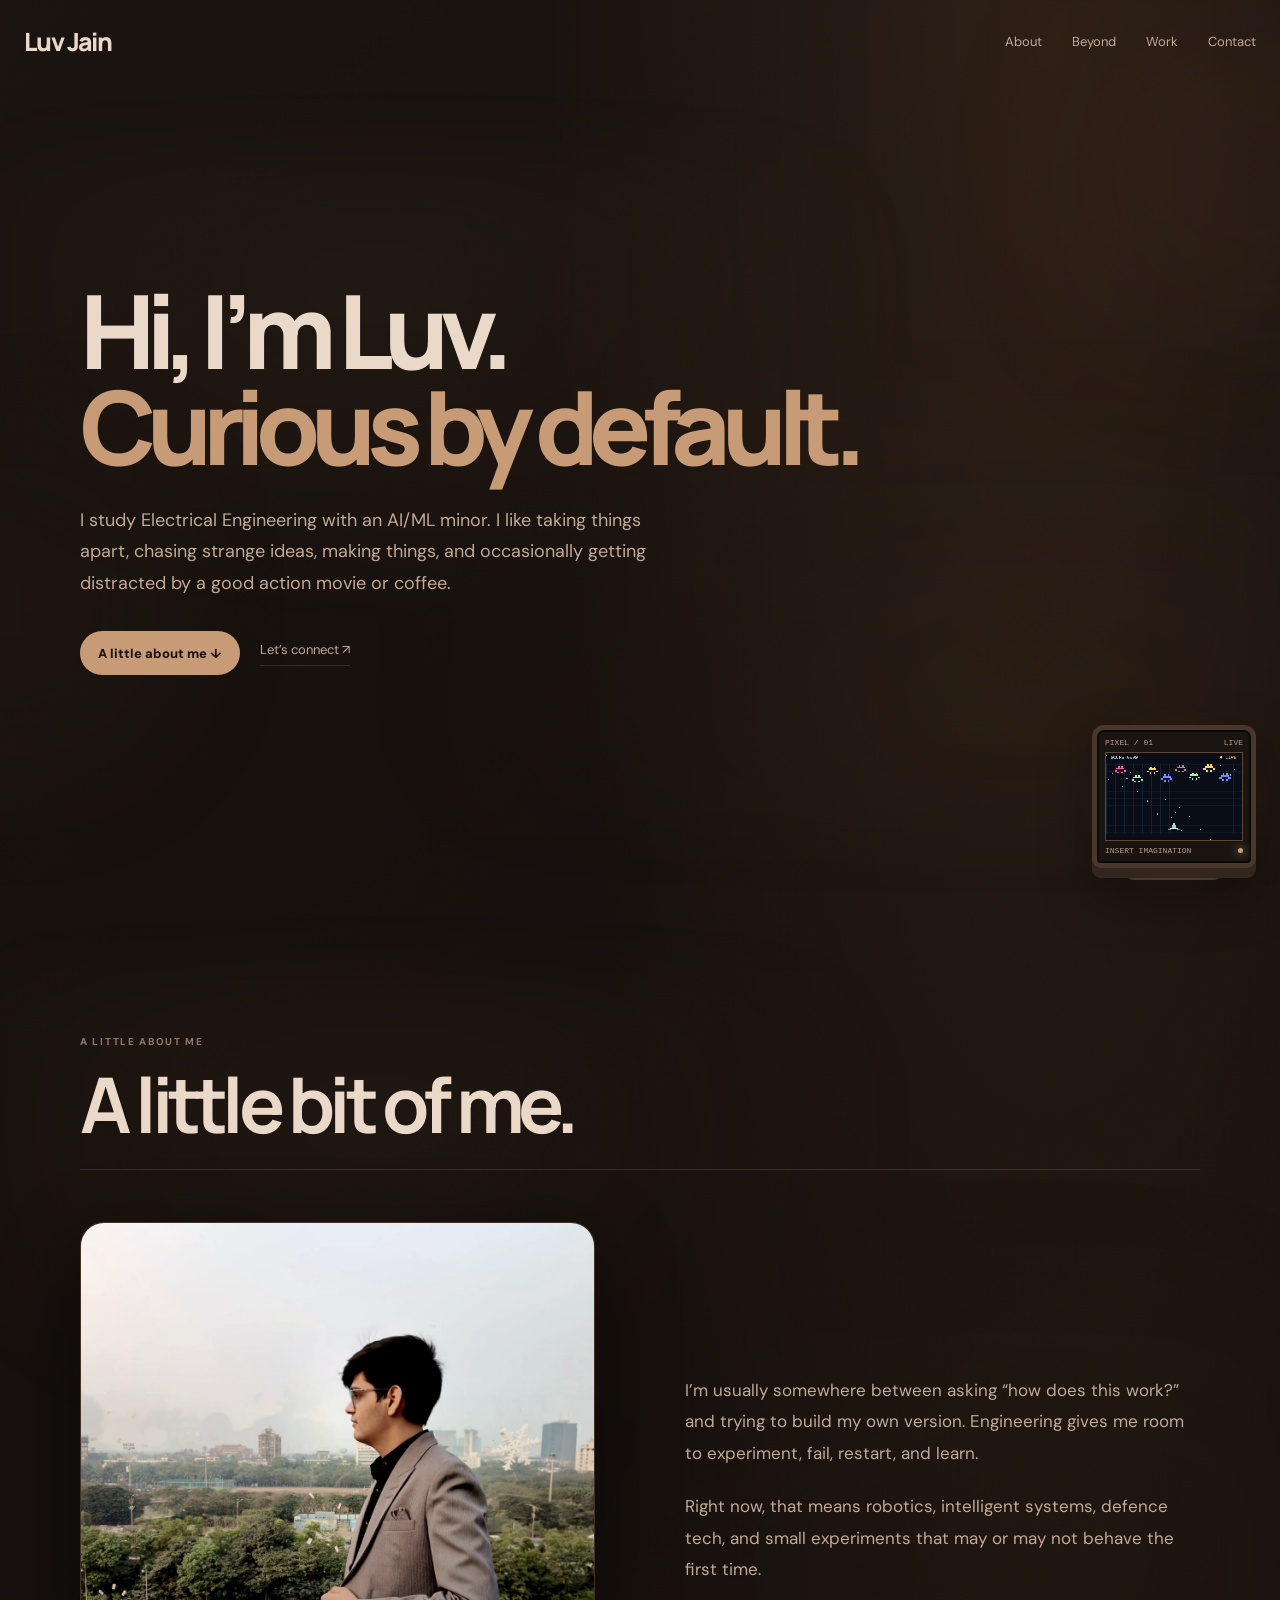
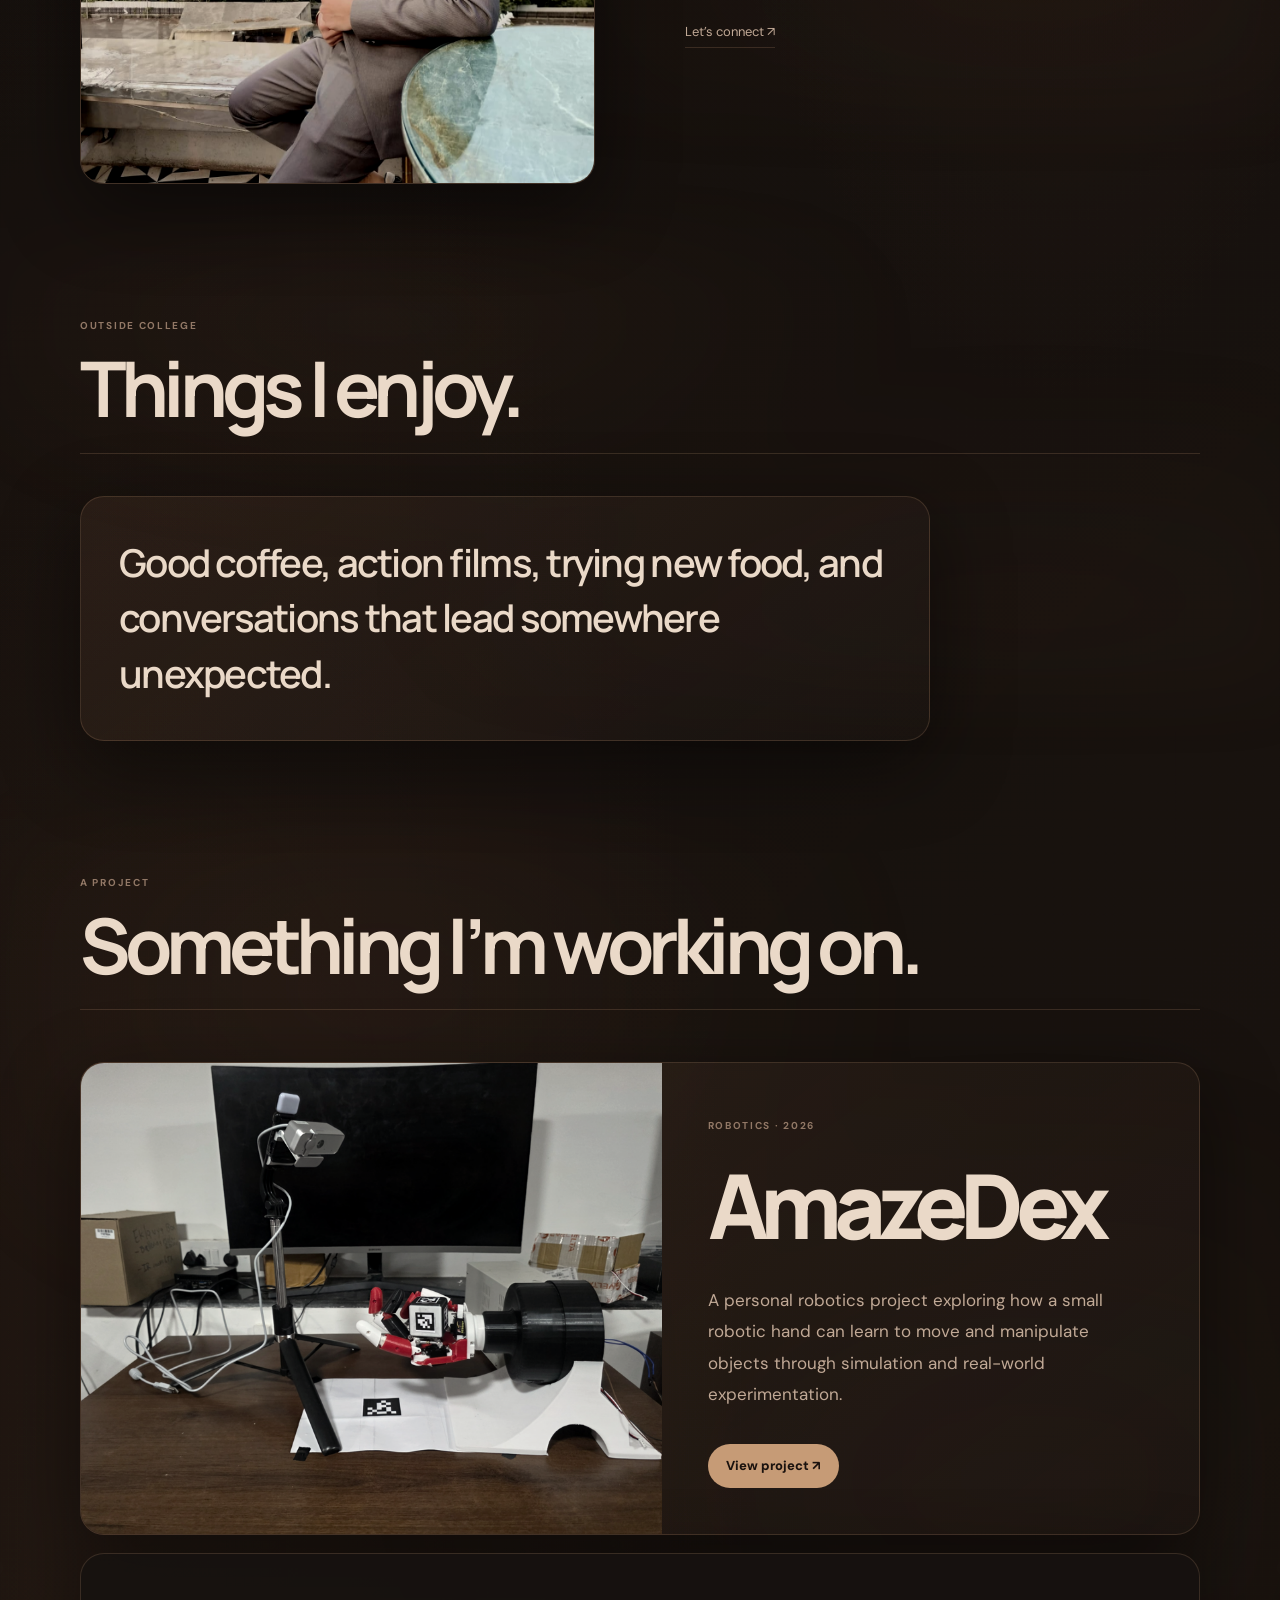
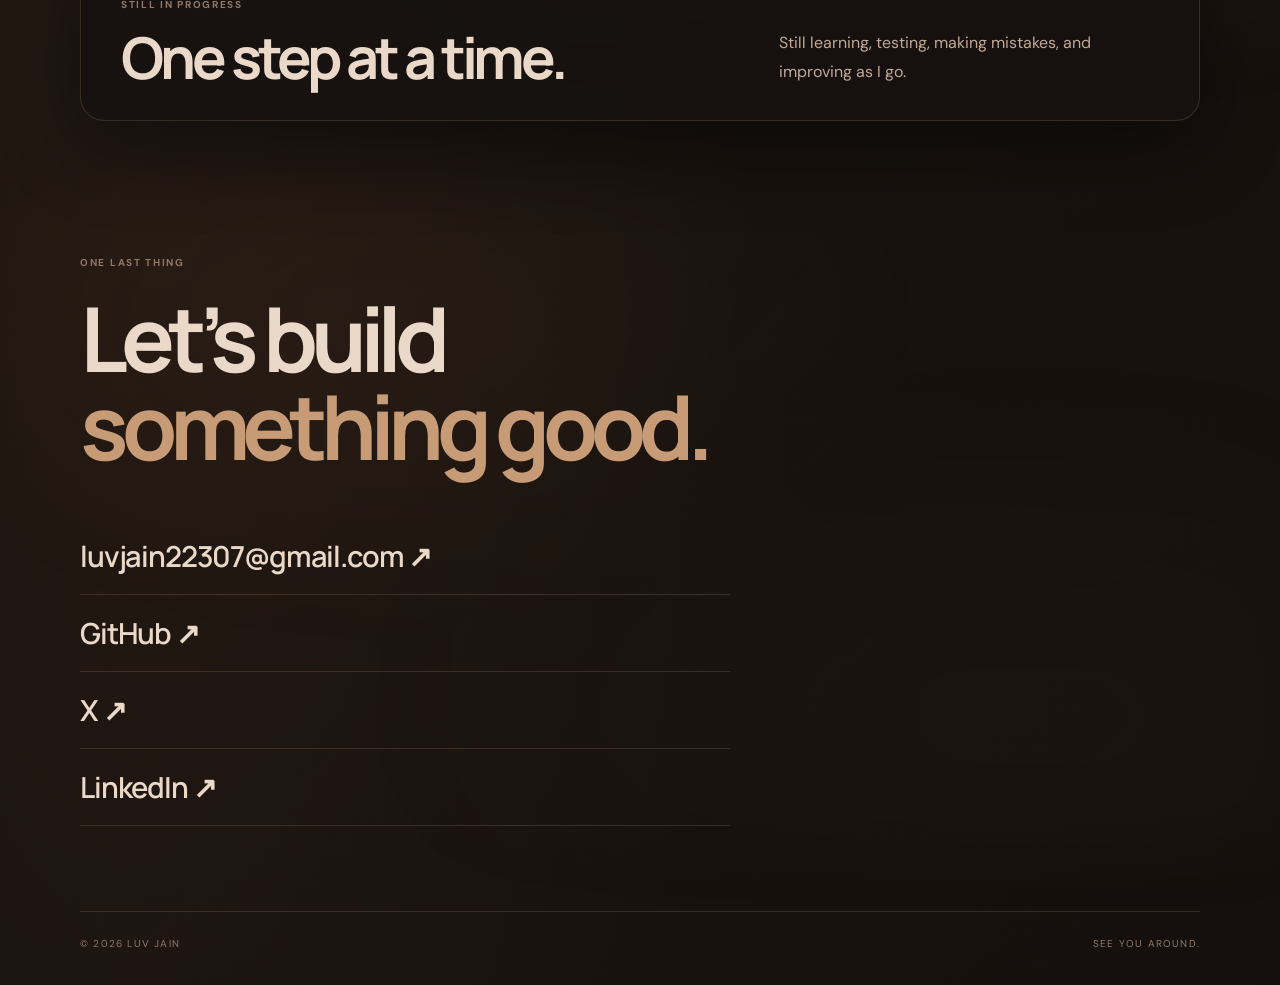
==== commit 5b50a137: "v5 of site b/w simple" ====
--- a/index.html
+++ b/index.html
@@ -34,6 +34,6 @@
 <section id="home" class="hero shell"><div class="hero-copy reveal"><h1>Hi, I’m Luv.<br><span>Curious by default.</span></h1><p class="lead">I study Electrical Engineering with an AI/ML minor. I like taking things apart, chasing strange ideas, making things, and occasionally getting distracted by a good action movie or coffee.</p><div class="actions"><a class="button light" href="#about">A little about me ↓</a><a class="simple-link" href="#contact">Let’s connect ↗</a></div></div></section>
 <section id="about" class="section shell reveal"><div class="section-heading"><p class="eyebrow">A LITTLE ABOUT ME</p><h2>A little bit of me.</h2></div><div class="about-grid"><div class="portrait-wrap"><img src="assets/portrait.jpg" alt="Luv Jain"></div><div class="copy"><p>I’m usually somewhere between asking “how does this work?” and trying to build my own version. Engineering gives me room to experiment, fail, restart, and learn.</p><p>Right now, that means robotics, intelligent systems, defence tech, and small experiments that may or may not behave the first time.</p><a class="simple-link" href="#contact">Let’s connect ↗</a></div></section>
 <section id="ideas" class="section shell reveal"><div class="section-heading"><p class="eyebrow">OUTSIDE COLLEGE</p><h2>Things I enjoy.</h2></div><div class="ideas-panel"><p>Good coffee, action films, trying new food, and conversations that lead somewhere unexpected.</p></div></section><section id="work" class="section shell reveal"><div class="section-heading"><p class="eyebrow">A PROJECT</p><h2>Something I’m working on.</h2></div><article class="project"><div class="project-image"><img src="assets/amazedex-setup.png" alt="AmazeDex robotic hand setup"></div><div class="project-copy"><p class="eyebrow">ROBOTICS · 2026</p><h3>AmazeDex</h3><p>A personal robotics project exploring how a small robotic hand can learn to move and manipulate objects through simulation and real-world experimentation.</p><a class="button light" href="https://github.com/OMSONTAKKE003/AmazeDex" target="_blank" rel="noreferrer">View project ↗</a></div></article><div class="progress-card"><div><p class="eyebrow">STILL IN PROGRESS</p><h3>One step at a time.</h3></div><p>Still learning, testing, making mistakes, and improving as I go.</p></div></section>
-<section id="contact" class="section shell reveal contact"><p class="eyebrow">ONE LAST THING</p><h2>Let’s build<br><span>something good.</span></h2><div class="contact-links"><a href="mailto:luvjain22307@gmail.com">luvjain22307@gmail.com ↗</a><a href="https://github.com/luvjain22307-hue" target="_blank" rel="noreferrer">GitHub ↗</a><a href="https://x.com/LuvJain22" target="_blank" rel="noreferrer">X ↗</a><a href="https://www.linkedin.com/in/luv-jain-228b87369" target="_blank" rel="noreferrer">LinkedIn ↗</a></div></section>
+<section id="contact" class="section shell reveal contact"><p class="eyebrow">ONE LAST THING</p><h2>Let’s build<br><span>something good.</span></h2><div class="contact-links"><a href="mailto:luvjain22307@gmail.com">luvjain22307@gmail.com ↗</a><a href="https://github.com/jainluv" target="_blank" rel="noreferrer">GitHub ↗</a><a href="https://x.com/LuvJain22" target="_blank" rel="noreferrer">X ↗</a><a href="https://www.linkedin.com/in/luv-jain-228b87369" target="_blank" rel="noreferrer">LinkedIn ↗</a></div></section>
 </main><footer class="shell"><span>© 2026 LUV JAIN</span><span>SEE YOU AROUND.</span></footer><script src="script.js"></script>
 </body></html>
